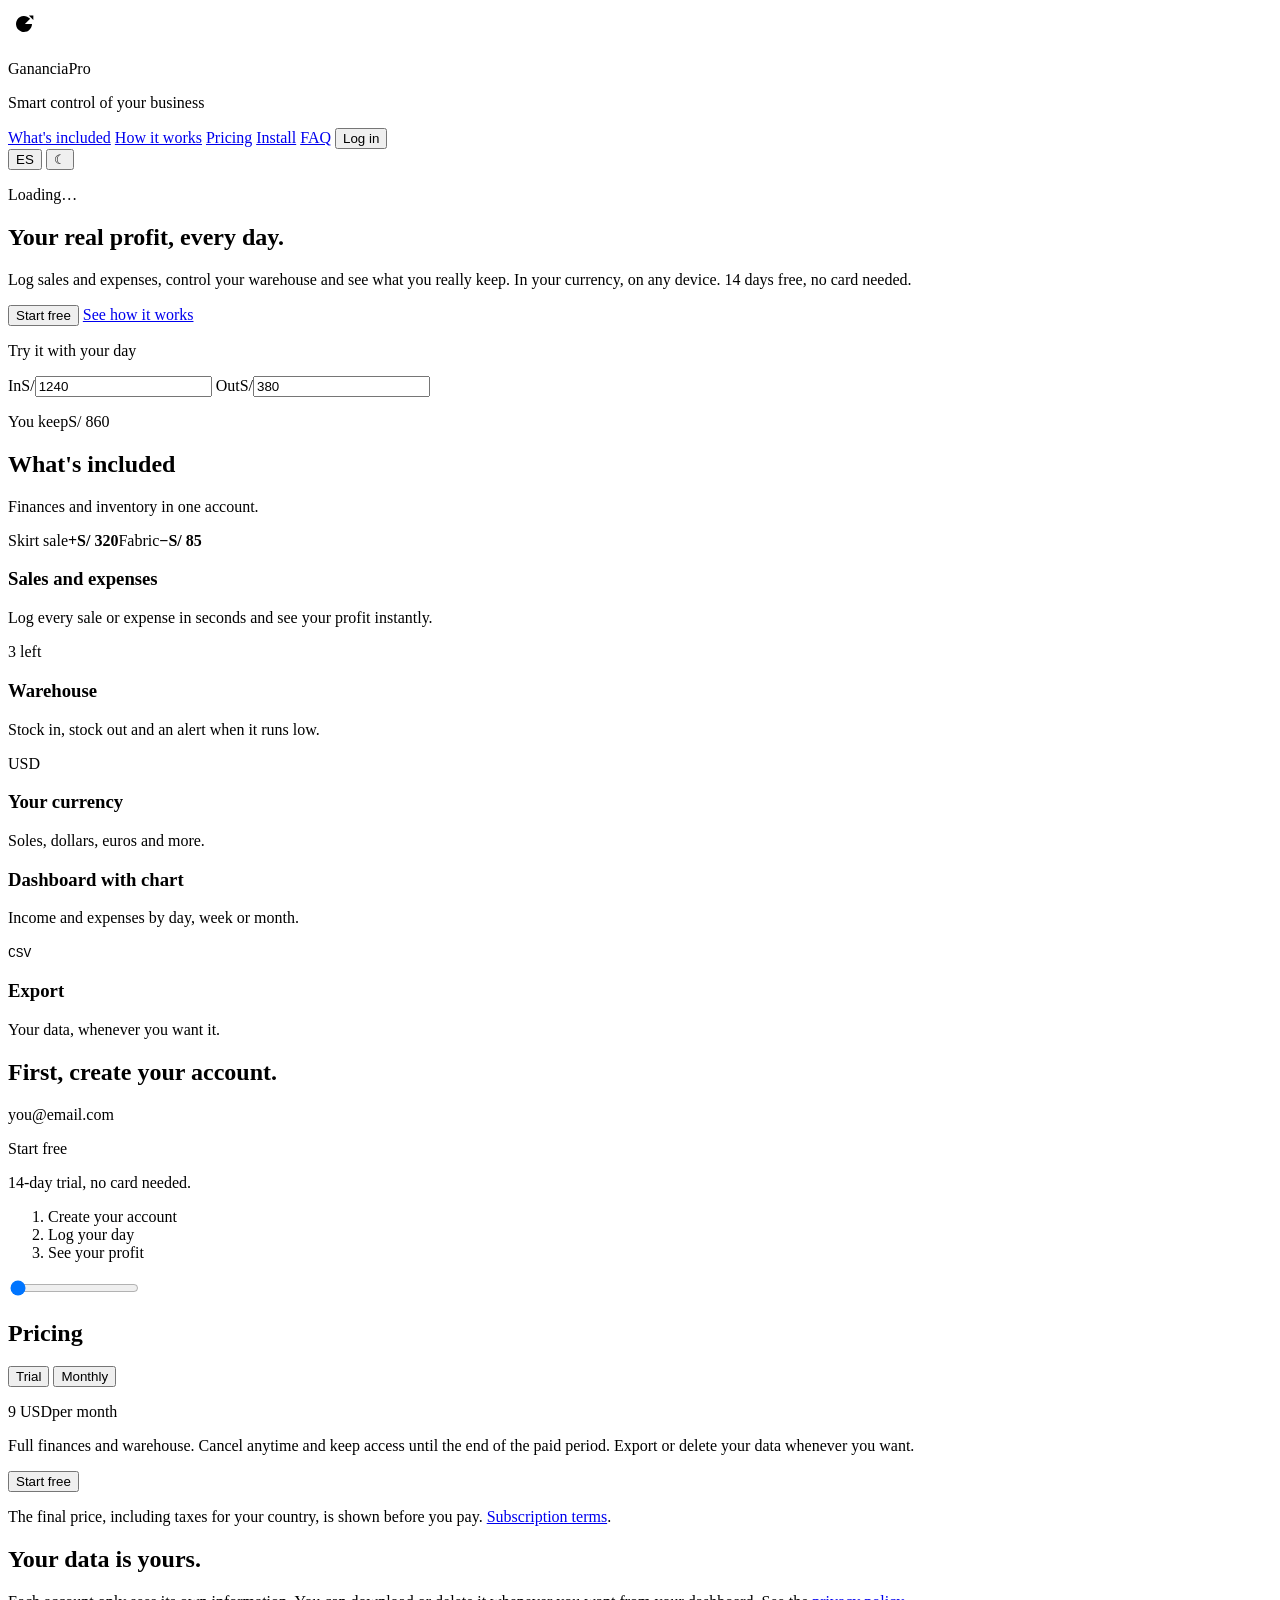
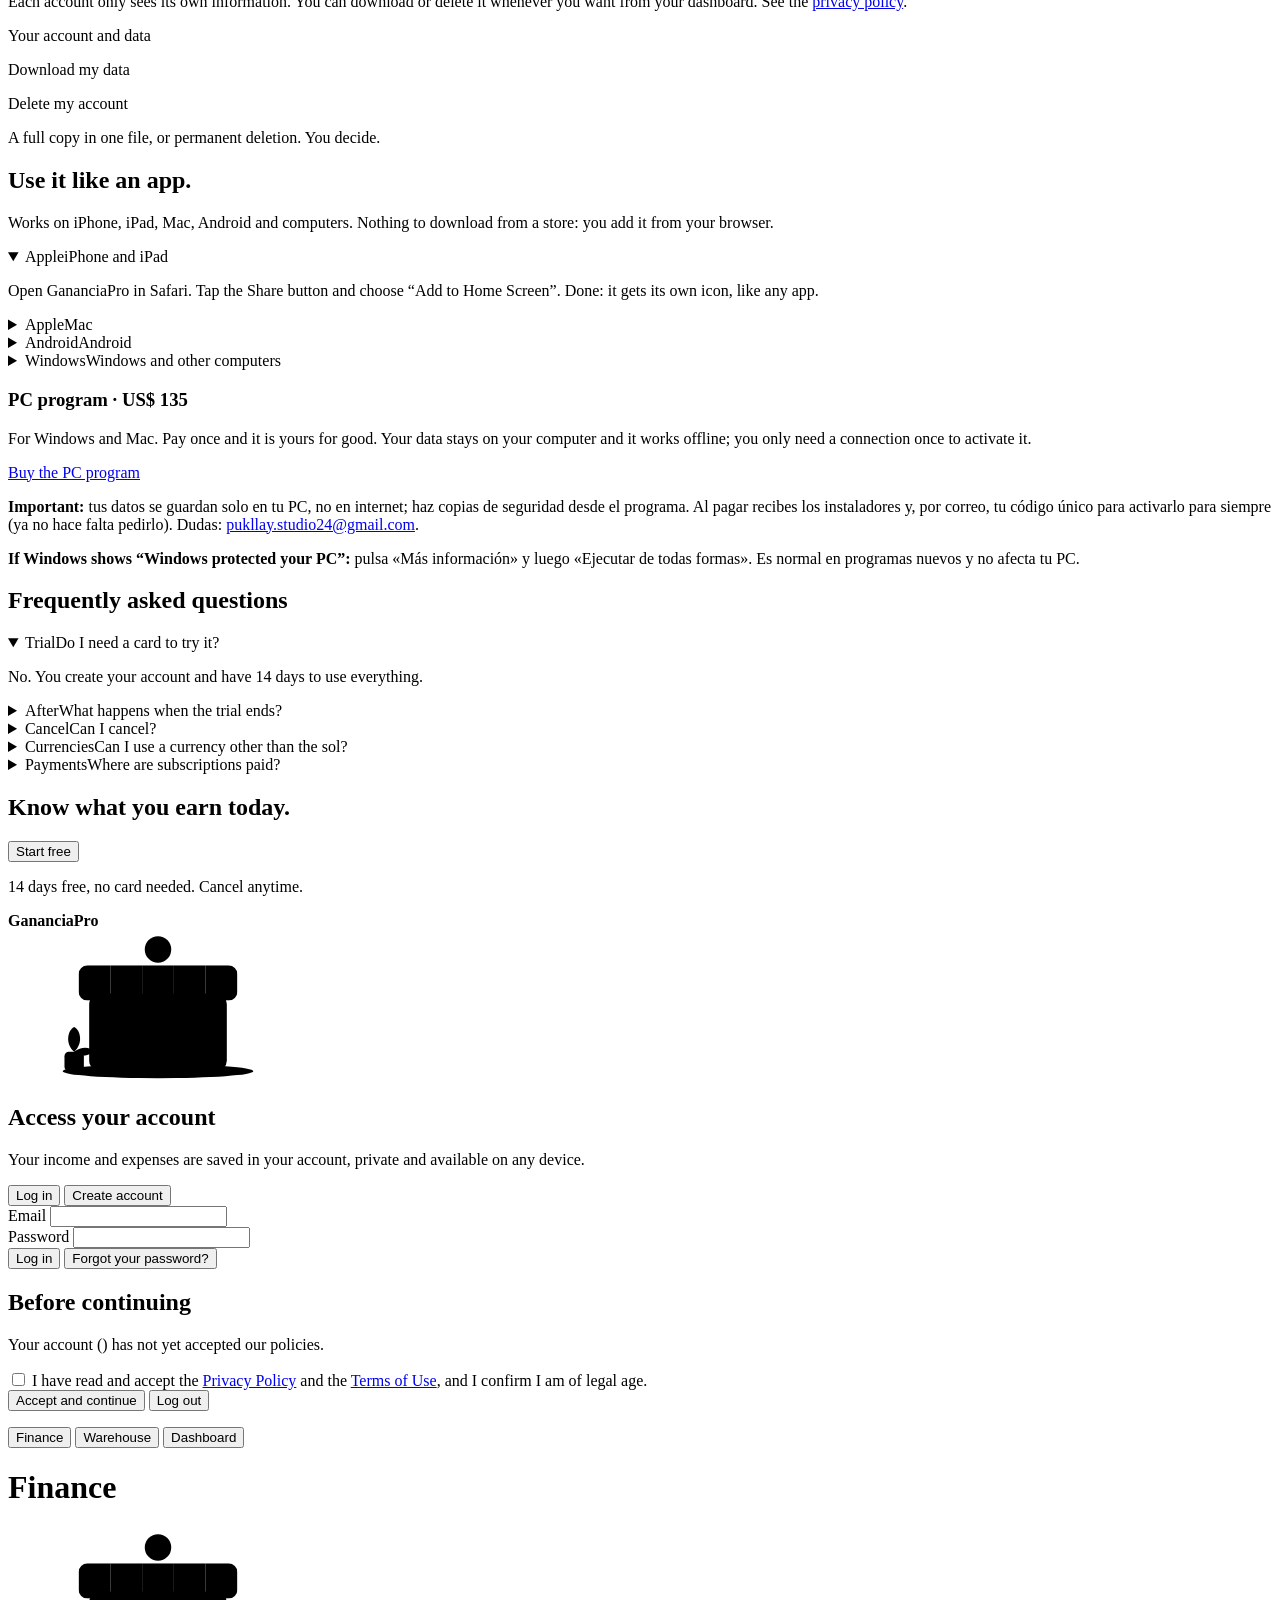
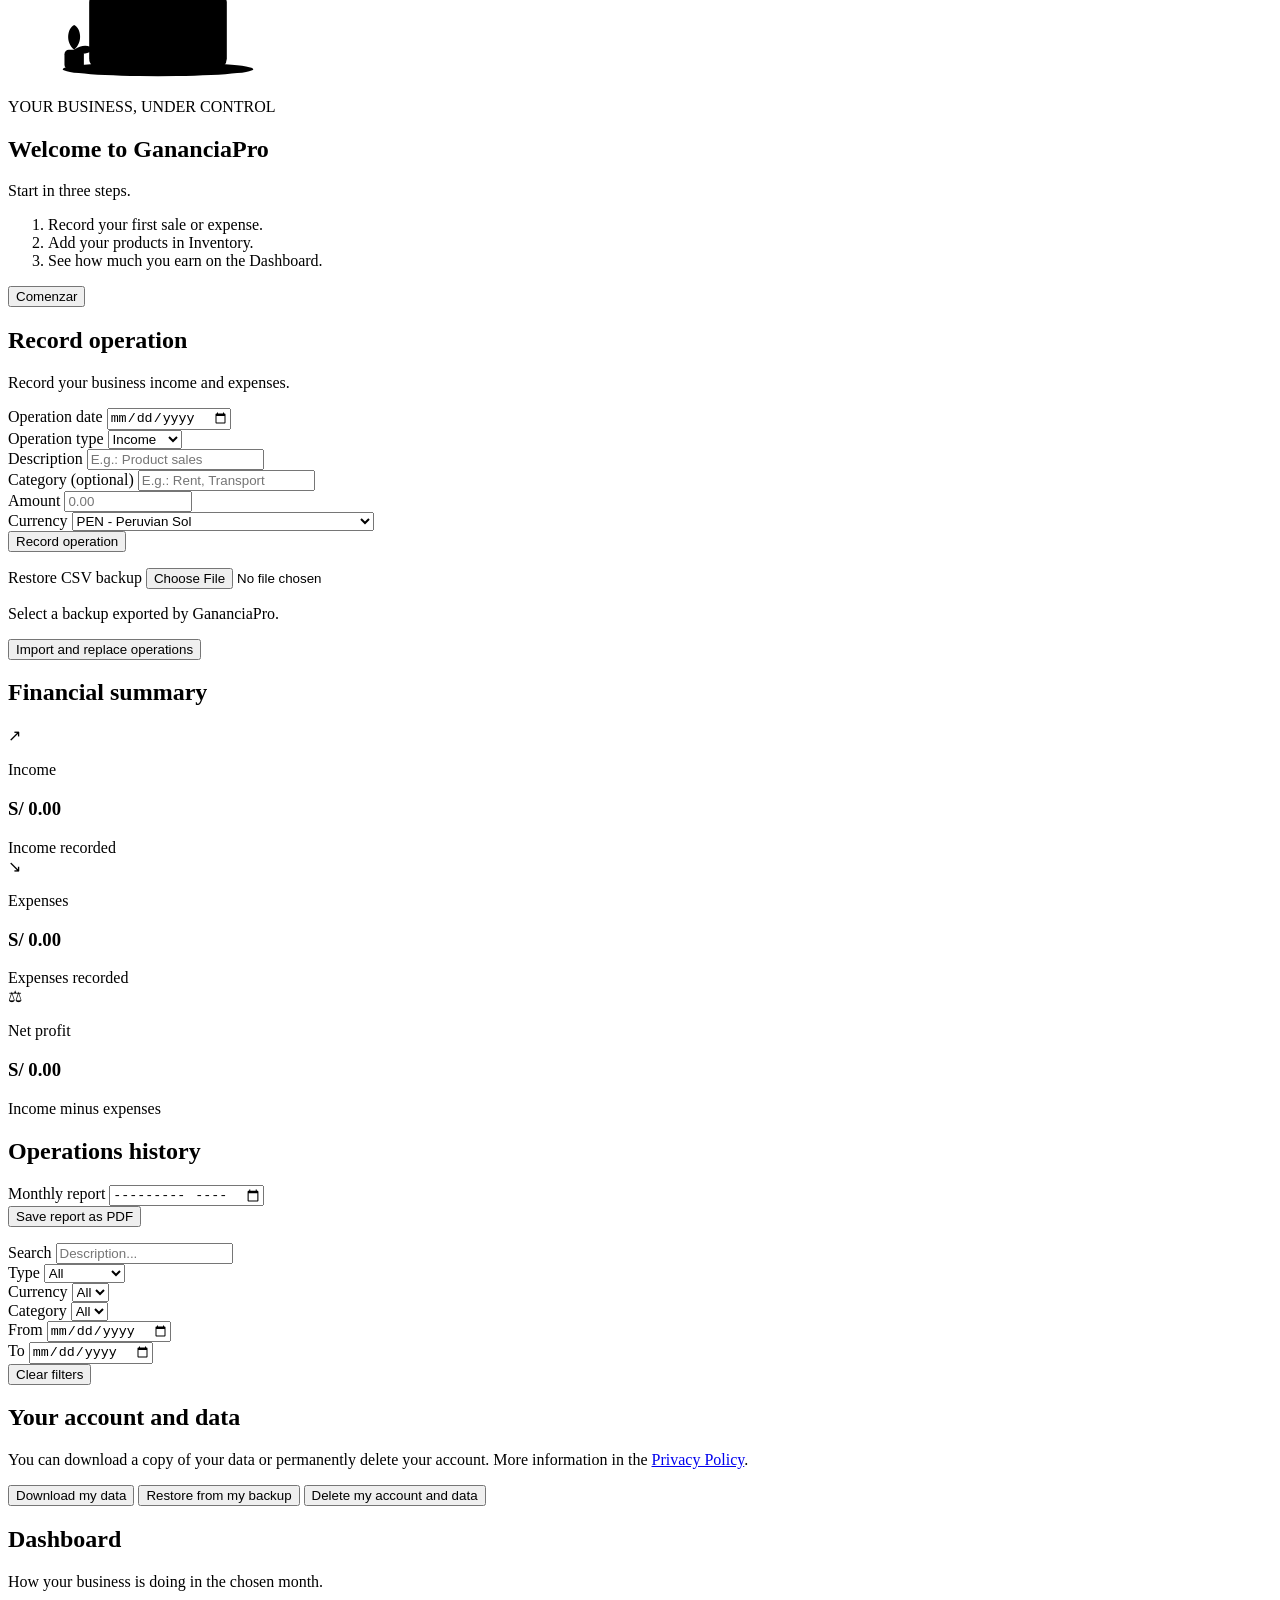
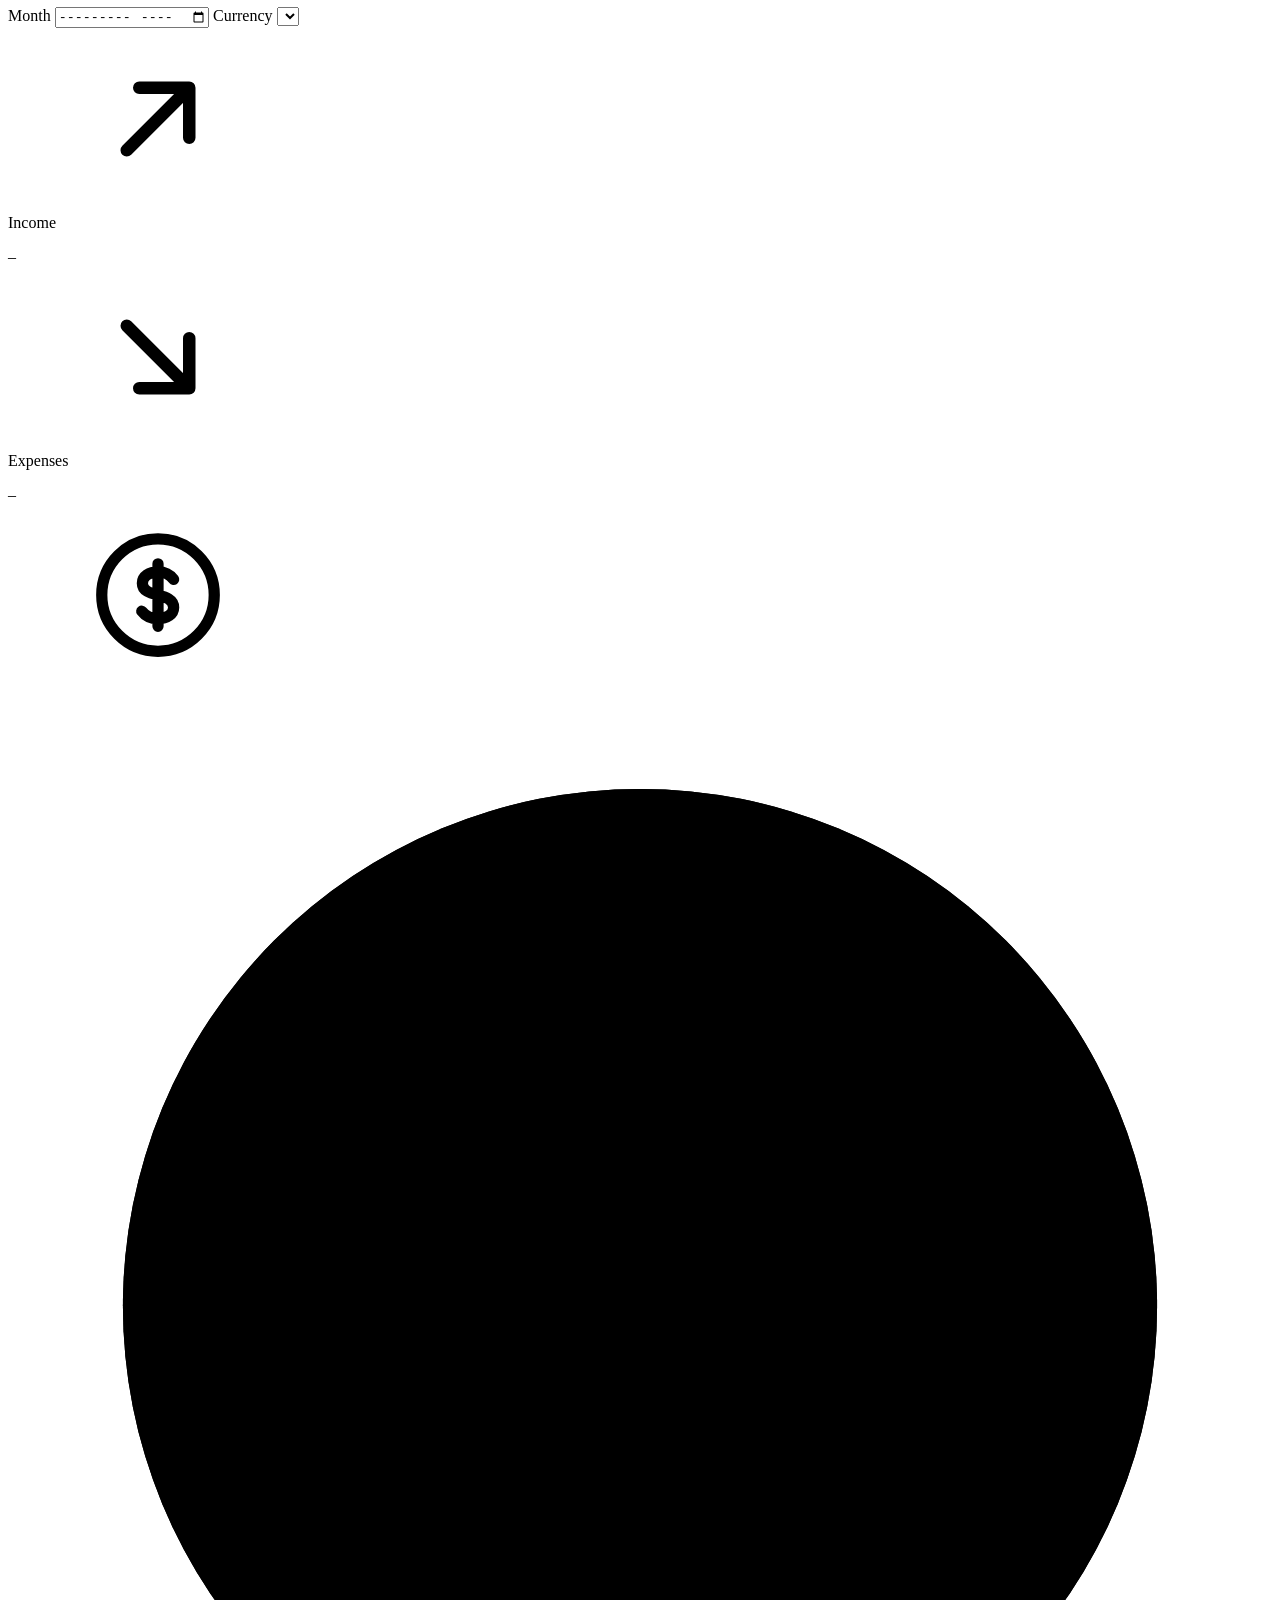
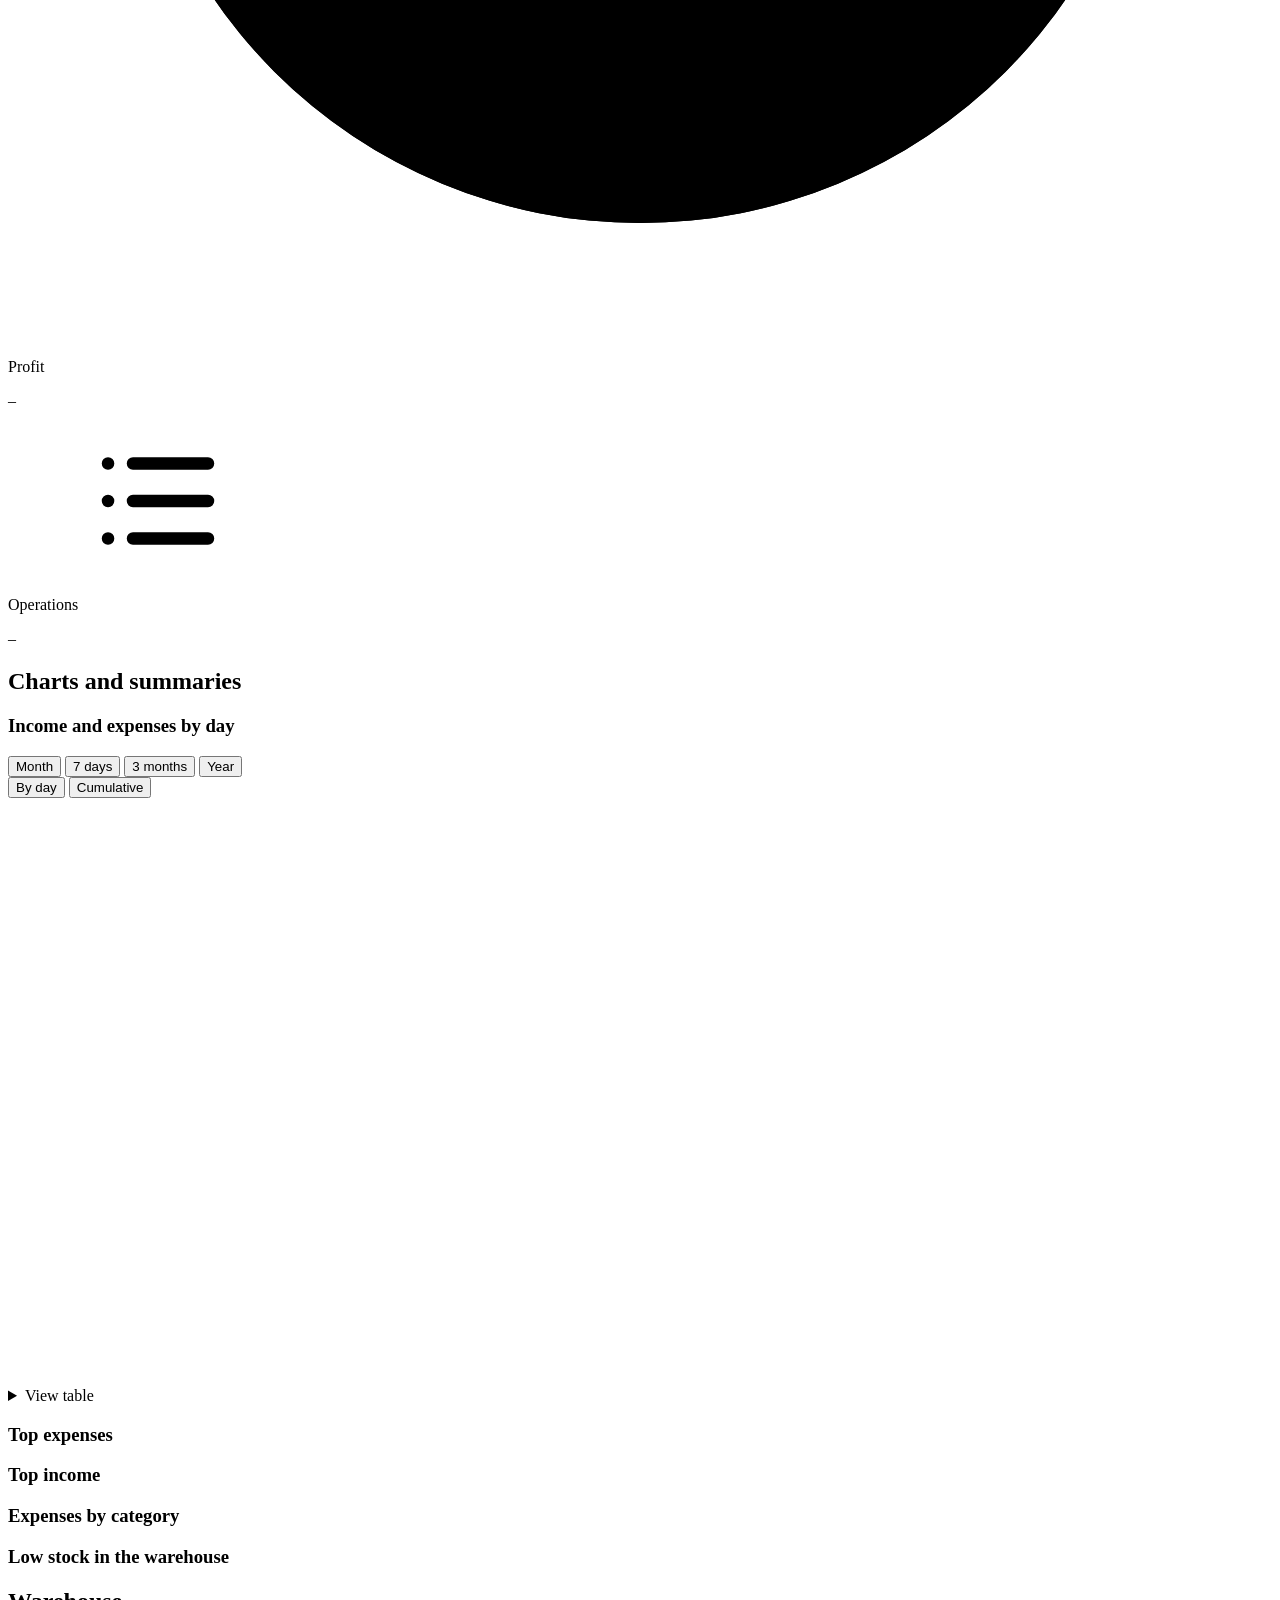
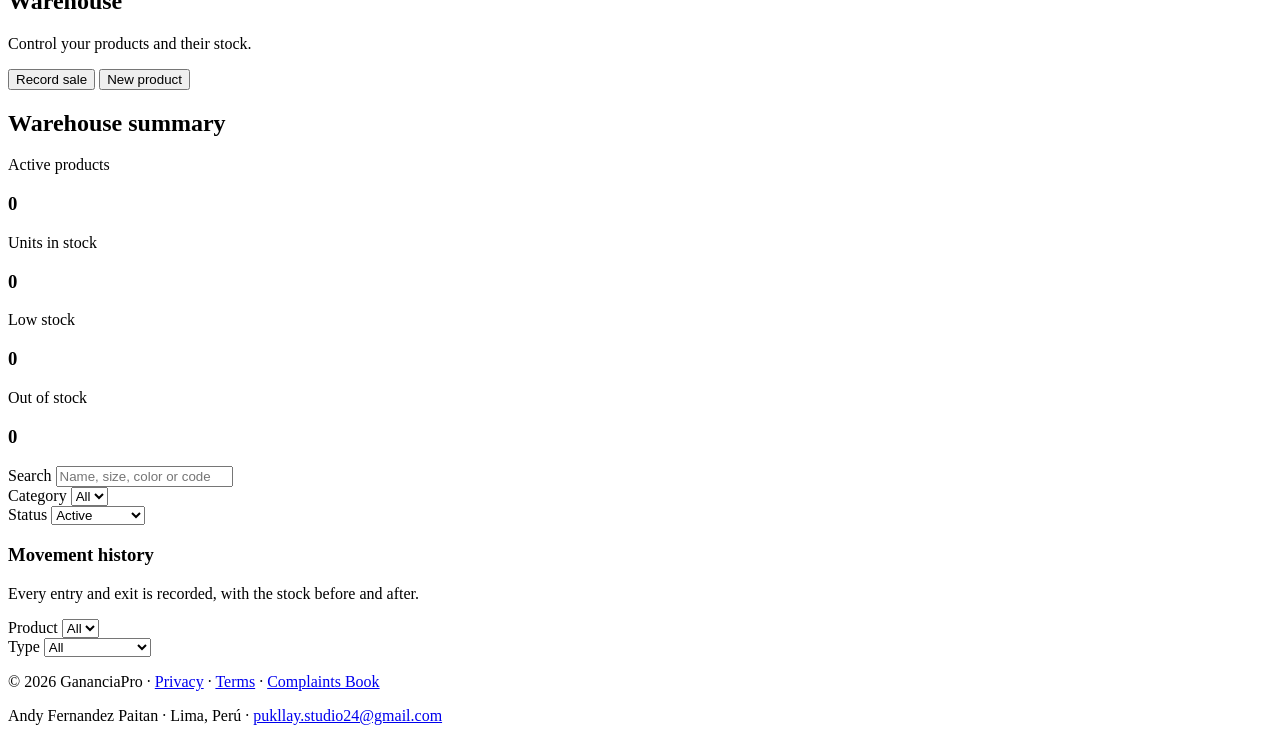
==== index.html @ c4acd56e "SEO: título, descripción y datos estructurados con palabras clave Co-Authored-By: Claude Sonnet 5.5 " ====
<!DOCTYPE html>
<html lang="es">
<head>
    <meta charset="UTF-8">
    <meta http-equiv="Content-Security-Policy" content="default-src 'self'; script-src 'self' https://challenges.cloudflare.com; style-src 'self' 'unsafe-inline'; img-src 'self' data: blob: https://ckipjthrubmhvwphkhyf.supabase.co; font-src 'self'; connect-src 'self' https://ckipjthrubmhvwphkhyf.supabase.co; object-src 'none'; base-uri 'self'; form-action 'self'; frame-src https://challenges.cloudflare.com">
    <meta name="referrer" content="strict-origin-when-cross-origin">
    <meta name="viewport" content="width=device-width, initial-scale=1, viewport-fit=cover">
    <meta name="theme-color" content="#0d0d0d">
    <meta name="color-scheme" content="light dark">
    <meta name="description" content="Programa para llevar el control de ingresos, gastos, ventas e inventario de tu negocio o emprendimiento. Sabe cuánto ganas cada día. Web y programa para PC. Prueba gratis 14 días, sin tarjeta.">
    <meta property="og:title" content="GananciaPro: control de ingresos, gastos e inventario para tu negocio">
    <meta property="og:description" content="Prueba gratis 14 días. Multimoneda, privado y disponible en cualquier dispositivo.">
    <meta property="og:type" content="website">
    <meta property="og:url" content="https://gananciapro.app/">
    <meta property="og:image" content="https://gananciapro.app/img/og.png">
    <meta property="og:image:width" content="1200">
    <meta property="og:image:height" content="630">
    <meta name="twitter:card" content="summary_large_image">
    <link rel="icon" href="favicon.svg" type="image/svg+xml">
    <link rel="manifest" href="manifest.webmanifest">
    <link rel="apple-touch-icon" href="img/apple-touch-icon.png">
    <meta name="mobile-web-app-capable" content="yes">
    <meta name="apple-mobile-web-app-title" content="GananciaPro">
    <link rel="canonical" href="https://gananciapro.app/">
    <title>GananciaPro | Control de ingresos, gastos e inventario para tu negocio</title>
    <link rel="stylesheet" href="css/styles.css">
    <link rel="stylesheet" href="css/mejoras.css">
    <link rel="stylesheet" href="css/landing.css">
    <link rel="stylesheet" href="css/app.css">
    <script type="application/ld+json">{"@context":"https://schema.org","@type":"SoftwareApplication","name":"GananciaPro","applicationCategory":"BusinessApplication","operatingSystem":"Web, Windows, macOS","description":"Control de ingresos, gastos, ventas e inventario para negocios y emprendedores.","url":"https://gananciapro.app/","inLanguage":["es","en"],"offers":[{"@type":"Offer","name":"Suscripción mensual","price":"9","priceCurrency":"USD"},{"@type":"Offer","name":"Programa para PC (pago único)","price":"135","priceCurrency":"USD"}]}</script>
    <script src="js/tema.js"></script>
</head>
<body data-sesion="cargando" data-vista="finanzas">
    <svg width="0" height="0" style="position:absolute" aria-hidden="true" focusable="false">
    <defs>
        <clipPath id="ilu-toldo"><rect x="30" y="40" width="180" height="40" rx="10"/></clipPath>
    </defs>
    <symbol id="ico-sube" viewBox="0 0 24 24"><path d="M7 17L17 7M9 7h8v8" fill="none" stroke="currentColor" stroke-width="2" stroke-linecap="round" stroke-linejoin="round"/></symbol>
    <symbol id="ico-baja" viewBox="0 0 24 24"><path d="M7 7l10 10M17 9v8H9" fill="none" stroke="currentColor" stroke-width="2" stroke-linecap="round" stroke-linejoin="round"/></symbol>
    <symbol id="ico-lista" viewBox="0 0 24 24"><path d="M8 6h12M8 12h12M8 18h12M4 6h.01M4 12h.01M4 18h.01" fill="none" stroke="currentColor" stroke-width="2" stroke-linecap="round"/></symbol>
    <symbol id="ico-finanzas" viewBox="0 0 24 24"><path d="M4 19V5M4 19h16M8 15l3-4 3 2 5-6" fill="none" stroke="currentColor" stroke-width="1.8" stroke-linecap="round" stroke-linejoin="round"/></symbol>
    <symbol id="ico-almacen" viewBox="0 0 24 24"><path d="M3 8l9-5 9 5v9l-9 5-9-5zM3 8l9 5 9-5M12 13v9" fill="none" stroke="currentColor" stroke-width="1.8" stroke-linecap="round" stroke-linejoin="round"/></symbol>
    <symbol id="ico-moneda" viewBox="0 0 24 24"><circle cx="12" cy="12" r="9" fill="none" stroke="currentColor" stroke-width="1.8"/><path d="M12 7v10M14.5 9.5c-.6-.8-1.5-1.2-2.5-1.2-1.4 0-2.5.7-2.5 1.8 0 2.5 5 1.3 5 3.9 0 1.1-1.1 1.8-2.5 1.8-1.1 0-2-.4-2.6-1.2" fill="none" stroke="currentColor" stroke-width="1.8" stroke-linecap="round"/></symbol>
    <symbol id="ilu-tienda" viewBox="0 0 240 170">
        <ellipse cx="120" cy="160" rx="108" ry="8" fill="var(--ilu-sombra)"/>
        <rect x="42" y="72" width="156" height="88" rx="12" fill="var(--ilu-2)"/>
        <g clip-path="url(#ilu-toldo)">
            <rect x="30" y="40" width="36" height="40" fill="var(--ilu-1)"/>
            <rect x="66" y="40" width="36" height="40" fill="var(--ilu-3)"/>
            <rect x="102" y="40" width="36" height="40" fill="var(--ilu-1)"/>
            <rect x="138" y="40" width="36" height="40" fill="var(--ilu-3)"/>
            <rect x="174" y="40" width="36" height="40" fill="var(--ilu-1)"/>
        </g>
        <rect x="104" y="102" width="40" height="58" rx="8" fill="var(--ilu-4)"/>
        <circle cx="137" cy="132" r="3" fill="var(--ilu-3)"/>
        <rect x="54" y="98" width="40" height="34" rx="8" fill="var(--ilu-5)"/>
        <rect x="154" y="98" width="34" height="34" rx="8" fill="var(--ilu-5)"/>
        <path d="M60 106h14M60 114h22" stroke="var(--ilu-2)" stroke-width="3" stroke-linecap="round"/>
        <circle cx="120" cy="22" r="15" fill="var(--ilu-6)"/>
        <circle cx="120" cy="22" r="9" fill="none" stroke="var(--ilu-2)" stroke-width="3"/>
        <rect x="14" y="138" width="22" height="22" rx="5" fill="var(--ilu-1)"/>
        <path d="M25 138c-10-8-8-24 0-28 8 4 10 20 0 28zM25 138c8-6 18-6 22 0-8 6-18 6-22 0z" fill="var(--ilu-7)"/>
    </symbol>
    <symbol id="ilu-cajas" viewBox="0 0 240 170">
        <ellipse cx="120" cy="160" rx="100" ry="8" fill="var(--ilu-sombra)"/>
        <rect x="44" y="104" width="86" height="54" rx="10" fill="var(--ilu-1)"/>
        <rect x="44" y="104" width="86" height="14" rx="7" fill="var(--ilu-3)"/>
        <rect x="116" y="90" width="82" height="68" rx="10" fill="var(--ilu-2)"/>
        <path d="M157 90v68" stroke="var(--ilu-1)" stroke-width="8"/>
        <rect x="70" y="52" width="72" height="50" rx="10" fill="var(--ilu-4)"/>
        <rect x="70" y="52" width="72" height="12" rx="6" fill="var(--ilu-1)"/>
        <circle cx="176" cy="52" r="16" fill="var(--ilu-6)"/>
        <path d="M168 52l6 6 10-12" fill="none" stroke="var(--ilu-3)" stroke-width="4" stroke-linecap="round" stroke-linejoin="round"/>
        <path d="M30 158c-2-14 2-24 10-30 4 10 2 22-10 30zM30 158c8-12 20-14 28-10-6 10-16 14-28 10z" fill="var(--ilu-7)"/>
    </symbol>
</svg>

    <header class="encabezado">
        <div class="marca">
            <div class="logo" aria-hidden="true">
                <svg viewBox="2 2 36 36" width="32" height="32" focusable="false">
                    <path class="logo-g" d="M26.9 14.2A9 9 0 1 0 29 20H21"/>
                    <path class="logo-flecha" d="M23.5 17.5L30.5 10.5M25.5 10.5H30.5V15.5"/>
                </svg>
            </div>
            <div>
                <p class="marca-nombre">Ganancia<span class="marca-pro">Pro</span></p>
                <p>Control inteligente de tu negocio</p>
            </div>
        </div>
        <nav class="nav-portada" aria-label="Secciones">
            <a href="#incluye">Qué incluye</a>
            <a href="#como">Cómo funciona</a>
            <a href="#precio">Precio</a>
            <a href="#instalar">Instalar</a>
            <a href="#preguntas">Preguntas</a>
            <button type="button" class="btn-secundario btn-chico" data-cta="entrar">Iniciar sesión</button>
        </nav>
        <div class="cuenta" id="cuenta" hidden>
            <span id="correoUsuario"></span>
            <button id="btnSalir" class="btn-salir" type="button">Cerrar sesión</button>
        </div>
        <button class="btn-tema btn-idioma" type="button" data-idioma-boton aria-label="Change language to English">EN</button>
        <button id="btnTema" class="btn-tema" type="button" aria-label="Cambiar entre modo claro y oscuro">&#9790;</button>
    </header>

    <main class="contenedor">
        <p id="cargando" class="nota" role="status">Cargando…</p>

        <div id="avisoSuscripcion" class="aviso-suscripcion" data-nivel="info" role="status" hidden>
            <p id="textoSuscripcion"></p>
            <button type="button" id="btnVerPlanes" class="btn-secundario btn-chico">Ver planes</button>
        </div>

        <div class="portada-zona lp">
        <section class="lp-hero" aria-labelledby="tituloPortada">
            <div class="lp-hero-texto">
                <h1 id="tituloPortada" class="lp-h1" data-aparece>Tu ganancia real, al día.</h1>
                <p class="lp-lead" data-aparece style="--i:1">Anota ventas y gastos, controla tu almacén y mira lo que de verdad te queda. En tu moneda, desde cualquier dispositivo. 14 días gratis, sin tarjeta.</p>
                <div class="lp-acciones" data-aparece style="--i:2">
                    <button type="button" class="lp-btn" data-cta="crear">Empezar gratis</button>
                    <a class="lp-enlace" href="#como">Ver cómo funciona</a>
                </div>
            </div>
            <div class="lp-escenario">
                <span class="lp-disco" aria-hidden="true"></span>
                <form class="lp-calc" data-ui data-aparece style="--i:3" aria-labelledby="calcTitulo">
                    <p class="lp-calc-titulo" id="calcTitulo">Prueba con tu día</p>
                    <label class="lp-fila"><span class="lp-punto lp-punto-menta" aria-hidden="true"></span><span class="lp-fila-nombre">Entra</span><span class="lp-prefijo">S/</span><input id="calcIngreso" type="text" inputmode="decimal" maxlength="12" value="1240" autocomplete="off" aria-label="Lo que entra hoy en ventas"></label>
                    <label class="lp-fila"><span class="lp-punto lp-punto-rosa" aria-hidden="true"></span><span class="lp-fila-nombre">Sale</span><span class="lp-prefijo">S/</span><input id="calcGasto" type="text" inputmode="decimal" maxlength="12" value="380" autocomplete="off" aria-label="Lo que sale hoy en gastos"></label>
                    <p class="lp-res" aria-live="polite"><span id="calcEtiqueta">Te queda</span><output id="calcGanancia" for="calcIngreso calcGasto">S/ 860</output></p>
                </form>
            </div>
        </section>

        <section id="incluye" class="lp-sec lp-incluye" aria-labelledby="tituloIncluye">
            <div class="lp-tablero">
                <div class="lp-teja lp-t-titulo" data-aparece>
                    <h2 id="tituloIncluye" class="lp-h2">Lo que incluye</h2>
                    <p>Finanzas y almacén en una sola cuenta.</p>
                </div>
                <article class="lp-teja lp-t-ventas" data-aparece style="--i:1">
                    <div class="lp-el lp-el-venta" data-ui aria-hidden="true"><span>Venta falda</span><strong>+S/ 320</strong><span>Tela</span><strong class="lp-neg">−S/ 85</strong></div>
                    <h3>Ventas y gastos</h3>
                    <p>Anota cada movimiento en segundos y ve tu ganancia al instante.</p>
                </article>
                <article class="lp-teja lp-t-stock" data-aparece style="--i:2">
                    <div class="lp-el lp-el-stock" data-ui aria-hidden="true"><span>Quedan 3</span></div>
                    <h3>Almacén</h3>
                    <p>Entradas, salidas y aviso cuando queda poco.</p>
                </article>
                <article class="lp-teja lp-t-moneda" data-aparece style="--i:3">
                    <div class="lp-el lp-el-moneda" data-ui aria-hidden="true"><span>USD</span></div>
                    <h3>Tu moneda</h3>
                    <p>Soles, dólares, euros y más.</p>
                </article>
                <article class="lp-teja lp-t-grafico" data-aparece style="--i:4">
                    <div class="lp-el lp-el-barras" data-ui aria-hidden="true"><i></i><i></i><i></i><i></i><i></i></div>
                    <h3>Panel con gráfico</h3>
                    <p>Ingresos y gastos por día, semana o mes.</p>
                </article>
                <article class="lp-teja lp-t-csv" data-aparece style="--i:5">
                    <div class="lp-el lp-el-tecla" data-ui aria-hidden="true"><kbd>CSV</kbd></div>
                    <h3>Exporta</h3>
                    <p>Tus datos, cuando los quieras.</p>
                </article>
            </div>
        </section>

        <section id="como" class="lp-sec lp-como" aria-labelledby="tituloComo">
            <div class="lp-como-campo lp-como-texto">
                <h2 id="tituloComo" class="lp-clausula" aria-live="polite"><span id="comoClausula">Primero, crea tu cuenta.</span></h2>
            </div>
            <div class="lp-como-campo lp-como-vista">
                <div class="lp-vista" id="comoVista" data-ui data-paso="0">
                    <div class="lp-vista-p" data-vp="0">
                        <p class="lp-input-falso">tu@correo.com</p>
                        <p class="lp-boton-falso">Empezar gratis</p>
                        <p class="lp-vista-n">14 días de prueba, sin tarjeta.</p>
                    </div>
                    <div class="lp-vista-p" data-vp="1" hidden>
                        <p class="lp-vista-t">Hoy</p>
                        <p class="lp-op"><span><i class="lp-punto lp-punto-menta"></i>Venta falda</span><b>+S/ 320</b></p>
                        <p class="lp-op"><span><i class="lp-punto lp-punto-rosa"></i>Tela</span><b>−S/ 85</b></p>
                        <p class="lp-op"><span><i class="lp-punto lp-punto-menta"></i>Venta medias</span><b>+S/ 120</b></p>
                    </div>
                    <div class="lp-vista-p" data-vp="2" hidden>
                        <p class="lp-vista-t">Tu ganancia del mes</p>
                        <p class="lp-vista-cifra">S/ 3 450</p>
                        <p class="lp-vista-n">Entró S/ 5 100 · Salió S/ 1 650</p>
                    </div>
                </div>
            </div>
            <div class="lp-control">
                <ol class="lp-pasos">
                    <li data-n="0" aria-current="true">Crea tu cuenta</li>
                    <li data-n="1">Registra tu día</li>
                    <li data-n="2">Mira tu ganancia</li>
                </ol>
                <input type="range" id="comoRango" min="0" max="2" step="1" value="0" aria-label="Paso de 3">
            </div>
        </section>

        <section id="precio" class="lp-sec lp-precio" aria-labelledby="tituloPrecio">
            <h2 id="tituloPrecio" class="lp-solo-lector">Precio</h2>
            <div class="lp-planes" role="tablist" aria-label="Planes">
                <button type="button" role="tab" class="lp-plan" id="planPrueba" aria-selected="false" aria-controls="planEscena" data-plan="prueba">Prueba</button>
                <button type="button" role="tab" class="lp-plan" id="planMensual" aria-selected="true" aria-controls="planEscena" data-plan="mensual">Mensual</button>
            </div>
            <div class="lp-plan-escena" id="planEscena" role="tabpanel" aria-labelledby="planMensual">
                <p class="lp-cifra"><span id="planCifra" data-precio-cifra>9 USD</span><span class="lp-periodo" id="planPeriodo">al mes</span></p>
                <p class="lp-plan-texto" id="planTexto">Finanzas y almacén completos. Cancela cuando quieras y conserva el acceso hasta el final del periodo pagado. Exporta o borra tus datos en cualquier momento.</p>
                <button type="button" class="lp-btn" id="planBoton" data-cta="crear">Empezar gratis</button>
                <p class="lp-nota">El precio final, con los impuestos de tu país, se te muestra antes de pagar. <a href="terminos.html#suscripcion">Condiciones de la suscripción</a>.</p>
            </div>
        </section>

        <section id="datos" class="lp-sec lp-datos" aria-labelledby="tituloDatos">
            <h2 id="tituloDatos" class="lp-h2">Tus datos son tuyos.</h2>
            <p class="lp-lead">Cada cuenta ve solo su información. Puedes descargarla o eliminarla cuando quieras desde tu panel. Consulta la <a href="privacidad.html">política de privacidad</a>.</p>
            <div class="lp-cuenta" data-ui aria-hidden="true">
                <p class="lp-vista-t">Tu cuenta y tus datos</p>
                <p class="lp-boton-falso lp-boton-claro">Descargar mis datos</p>
                <p class="lp-boton-falso lp-boton-claro">Eliminar mi cuenta</p>
                <p class="lp-vista-n">Una copia completa en un archivo, o borrado definitivo. Tú decides.</p>
            </div>
        </section>

        <section id="instalar" class="lp-sec lp-faq lp-instalar" aria-labelledby="tituloInstalar">
            <h2 id="tituloInstalar" class="lp-h2">Úsala como una app.</h2>
            <p class="lp-lead">Funciona en iPhone, iPad, Mac, Android y computadora. No hay nada que descargar de una tienda: la agregas desde tu navegador.</p>
            <div class="lp-fichas">
                <details name="inst" class="lp-ficha" open><summary><span class="lp-pestana">Apple</span><span class="lp-pregunta">iPhone y iPad</span></summary><p>Abre GananciaPro en Safari. Toca el botón Compartir y elige «Agregar a inicio». Listo: queda con su icono, como cualquier app.</p></details>
                <details name="inst" class="lp-ficha"><summary><span class="lp-pestana">Apple</span><span class="lp-pregunta">Mac</span></summary><p>Abre GananciaPro en Safari. En el menú Archivo elige «Agregar al Dock». Si usas Chrome, abre el menú de tres puntos y elige «Instalar GananciaPro».</p></details>
                <details name="inst" class="lp-ficha"><summary><span class="lp-pestana">Android</span><span class="lp-pregunta">Android</span></summary><p>Abre GananciaPro en Chrome. Toca el menú de tres puntos y elige «Instalar app» o «Agregar a la pantalla de inicio».</p></details>
                <details name="inst" class="lp-ficha"><summary><span class="lp-pestana">Windows</span><span class="lp-pregunta">Windows y otras computadoras</span></summary><p>Abre GananciaPro en Chrome o Edge. A la derecha de la barra de direcciones aparece el icono «Instalar»: púlsalo y confirma.</p></details>
            </div>
            <div class="lp-descarga">
                <h3 class="lp-descarga-t">Programa para PC · US$ 135</h3>
                <p>Para Windows y Mac. Pagas una sola vez y es tuyo para siempre. Tus datos se guardan en tu computadora y funciona sin internet; solo necesitas conexión una vez para activarlo.</p>
                <div class="lp-acciones">
                    <a class="lp-btn" href="https://buy.polar.sh/polar_cl_VUU9Y18mNoUMFZue7yYFqJueEMiuDHrmohDiP1S2RzD" rel="noopener">Comprar el programa para PC</a>
                </div>
                <p class="lp-descarga-n"><strong>Importante:</strong> tus datos se guardan solo en tu PC, no en internet; haz copias de seguridad desde el programa. Al pagar recibes los instaladores y, por correo, tu código único para activarlo para siempre (ya no hace falta pedirlo). Dudas: <a href="mailto:pukllay.studio24@gmail.com">pukllay.studio24@gmail.com</a>.</p>
                <p class="lp-descarga-n"><strong>Si Windows muestra «Windows protegió su PC»:</strong> pulsa «Más información» y luego «Ejecutar de todas formas». Es normal en programas nuevos y no afecta tu PC.</p>
            </div>
        </section>

        <section id="preguntas" class="lp-sec lp-faq" aria-labelledby="tituloPreguntas">
            <h2 id="tituloPreguntas" class="lp-h2">Preguntas frecuentes</h2>
            <div class="lp-fichas">
                <details name="faq" class="lp-ficha" open><summary><span class="lp-pestana">Prueba</span><span class="lp-pregunta">¿Necesito tarjeta para probar?</span></summary><p>No. Creas tu cuenta y tienes 14 días para usar todo.</p></details>
                <details name="faq" class="lp-ficha"><summary><span class="lp-pestana">Después</span><span class="lp-pregunta">¿Qué pasa cuando termina la prueba?</span></summary><p>Puedes seguir viendo y descargando tus datos. Para seguir registrando necesitas suscribirte.</p></details>
                <details name="faq" class="lp-ficha"><summary><span class="lp-pestana">Cancelar</span><span class="lp-pregunta">¿Puedo cancelar?</span></summary><p>Sí, cuando quieras desde tu cuenta. Conservas el acceso hasta el final del periodo pagado.</p></details>
                <details name="faq" class="lp-ficha"><summary><span class="lp-pestana">Monedas</span><span class="lp-pregunta">¿Puedo usar otra moneda que no sea el sol?</span></summary><p>Sí. Cada operación se guarda con la moneda que elijas.</p></details>
                <details name="faq" class="lp-ficha"><summary><span class="lp-pestana">Pagos</span><span class="lp-pregunta">¿Dónde se pagan las suscripciones?</span></summary><p>Con Polar, un procesador de pagos seguro. GananciaPro no guarda los datos de tu tarjeta.</p></details>
            </div>
        </section>

        <section class="lp-sec lp-cierre" aria-labelledby="tituloCierre">
            <h2 id="tituloCierre" class="lp-h1">Sabe cuánto ganas hoy.</h2>
            <div class="lp-cierre-acc">
                <button type="button" class="lp-btn" data-cta="crear">Empezar gratis</button>
                <p class="lp-nota">14 días gratis, sin tarjeta. Cancela cuando quieras.</p>
            </div>
        </section>

        <div class="lp-marca" aria-hidden="true"><b>G</b><b>a</b><b>n</b><b>a</b><b>n</b><b>c</b><b>i</b><b>a</b><b>P</b><b>r</b><b>o</b></div>
        </div>

        <section id="acceso" class="acceso" aria-labelledby="tituloAcceso">
            <div class="acceso-tarjeta">
                <svg class="ilustracion ilu-acceso" aria-hidden="true" focusable="false"><use href="#ilu-tienda"/></svg>
                <h2 id="tituloAcceso">Accede a tu cuenta</h2>
                <p class="nota">Tus ingresos y gastos quedan guardados en tu cuenta, privados y disponibles en cualquier dispositivo.</p>

                <div id="bloqueGoogle" hidden>
                    <button type="button" id="btnGoogle" class="btn-google">
                        <svg class="icono-google" viewBox="0 0 48 48" width="18" height="18" aria-hidden="true" focusable="false"><path fill="#EA4335" d="M24 9.5c3.54 0 6.71 1.22 9.21 3.6l6.85-6.85C35.9 2.38 30.47 0 24 0 14.62 0 6.51 5.38 2.56 13.22l7.98 6.19C12.43 13.72 17.74 9.5 24 9.5z"/><path fill="#4285F4" d="M46.98 24.55c0-1.57-.15-3.09-.38-4.55H24v9.02h12.94c-.58 2.96-2.26 5.48-4.78 7.18l7.73 6c4.51-4.18 7.09-10.36 7.09-17.65z"/><path fill="#FBBC05" d="M10.53 28.59c-.48-1.45-.76-2.99-.76-4.59s.27-3.14.76-4.59l-7.98-6.19C.92 16.46 0 20.12 0 24c0 3.88.92 7.54 2.56 10.78l7.97-6.19z"/><path fill="#34A853" d="M24 48c6.48 0 11.93-2.13 15.89-5.81l-7.73-6c-2.15 1.45-4.92 2.3-8.16 2.3-6.26 0-11.57-4.22-13.47-9.91l-7.98 6.19C6.51 42.62 14.62 48 24 48z"/></svg>
                        <span>Continuar con Google</span>
                    </button>
                    <p class="nota nota-google">Si es tu primera vez, te pediremos aceptar la Política de privacidad y los Términos de uso.</p>
                    <p class="separador" aria-hidden="true"><span>o con tu correo</span></p>
                </div>

                <div id="pestanasAcceso" class="acceso-pestanas" role="tablist">
                    <button type="button" role="tab" id="tabEntrar" aria-selected="true" aria-controls="formEntrar">Iniciar sesión</button>
                    <button type="button" role="tab" id="tabCrear" aria-selected="false" aria-controls="formCrear">Crear cuenta</button>
                </div>

                <form id="formEntrar" class="acceso-form">
                    <div class="campo">
                        <label for="correoEntrar">Correo electrónico</label>
                        <input type="email" id="correoEntrar" autocomplete="email" maxlength="254" required>
                    </div>
                    <div class="campo">
                        <label for="claveEntrar">Contraseña</label>
                        <input type="password" id="claveEntrar" autocomplete="current-password" maxlength="128" required>
                    </div>
                    <div class="captcha-caja" data-captcha></div>
                    <button type="submit">Entrar</button>
                    <button type="button" id="btnOlvide" class="btn-enlace">¿Olvidaste tu contraseña?</button>
                </form>

                <form id="formCrear" class="acceso-form" hidden>
                    <div class="campo">
                        <label for="correoCrear">Correo electrónico</label>
                        <input type="email" id="correoCrear" autocomplete="email" maxlength="254" required>
                    </div>
                    <div class="campo">
                        <label for="claveCrear">Contraseña</label>
                        <input type="password" id="claveCrear" autocomplete="new-password" minlength="10" maxlength="128" required>
                        <p>Mínimo 10 caracteres, con letras y números.</p>
                    </div>
                    <div class="campo">
                        <label for="claveCrear2">Repite la contraseña</label>
                        <input type="password" id="claveCrear2" autocomplete="new-password" maxlength="128" required>
                    </div>
                    <label class="campo-check" for="aceptoPolitica">
                        <input type="checkbox" id="aceptoPolitica" required>
                        <span>He leído y acepto la <a href="privacidad.html" target="_blank" rel="noopener">Política de privacidad</a> y los <a href="terminos.html" target="_blank" rel="noopener">Términos de uso</a>, y confirmo que soy mayor de edad.</span>
                    </label>
                    <div class="captcha-caja" data-captcha></div>
                    <button type="submit">Crear cuenta</button>
                </form>

                <form id="formRecuperar" class="acceso-form" hidden>
                    <div class="campo">
                        <label for="correoRecuperar">Correo de tu cuenta</label>
                        <input type="email" id="correoRecuperar" autocomplete="email" maxlength="254" required>
                    </div>
                    <div class="captcha-caja" data-captcha></div>
                    <button type="submit">Enviar enlace</button>
                    <button type="button" id="btnVolverEntrar" class="btn-enlace">Volver</button>
                </form>

                <form id="formNuevaClave" class="acceso-form" hidden>
                    <div class="campo">
                        <label for="claveNueva">Nueva contraseña</label>
                        <input type="password" id="claveNueva" autocomplete="new-password" minlength="10" maxlength="128" required>
                        <p>Mínimo 10 caracteres, con letras y números.</p>
                    </div>
                    <div class="campo">
                        <label for="claveNueva2">Repite la nueva contraseña</label>
                        <input type="password" id="claveNueva2" autocomplete="new-password" maxlength="128" required>
                    </div>
                    <button type="submit">Guardar contraseña</button>
                </form>

                <p id="mensajeAcceso" class="mensaje-acceso" role="status" aria-live="polite"></p>
            </div>
        </section>

        <section id="consentimiento" class="aviso-tarjeta" aria-labelledby="tituloConsentimiento">
            <h2 id="tituloConsentimiento">Antes de continuar</h2>
            <p>Tu cuenta (<span id="correoConsentimiento"></span>) aún no tiene registrada la aceptación de nuestras políticas.</p>
            <label class="campo-check" for="aceptoConsentimiento">
                <input type="checkbox" id="aceptoConsentimiento">
                <span>He leído y acepto la <a href="privacidad.html" target="_blank" rel="noopener">Política de privacidad</a> y los <a href="terminos.html" target="_blank" rel="noopener">Términos de uso</a>, y confirmo que soy mayor de edad.</span>
            </label>
            <div class="acciones">
                <button type="button" id="btnAceptarConsentimiento">Aceptar y continuar</button>
                <button type="button" id="btnSalirConsentimiento" class="btn-secundario">Cerrar sesión</button>
            </div>
            <p id="mensajeConsentimiento" class="mensaje-acceso" role="status" aria-live="polite"></p>
        </section>

        <section id="migracion" class="aviso-tarjeta" aria-labelledby="tituloMigracion" hidden>
            <h2 id="tituloMigracion">Datos de este navegador</h2>
            <p id="textoMigracion"></p>
            <div class="acciones">
                <button type="button" id="btnSubirLocales">Subir a mi cuenta</button>
                <button type="button" id="btnOmitirMigracion" class="btn-secundario">Ahora no</button>
            </div>
        </section>
        <nav id="navApp" class="nav-app" role="tablist" aria-label="Secciones de la aplicación">
            <button type="button" id="navFinanzas" role="tab" aria-selected="true">Finanzas</button>
            <button type="button" id="navAlmacen" role="tab" aria-selected="false">Almacén</button>
            <button type="button" id="navPanel" role="tab" aria-selected="false">Panel</button>
        </nav>

        <h1 class="app-titulo">Finanzas</h1>

        <section class="bienvenida">
            <svg class="ilustracion ilu-bienvenida" aria-hidden="true" focusable="false"><use href="#ilu-tienda"/></svg>
            <p class="etiqueta">TU NEGOCIO, BAJO CONTROL</p>
            <h2>Bienvenido a GananciaPro</h2>
            <p>Empieza en tres pasos.</p>
            <ol class="pasos-inicio">
                <li>Registra tu primera venta o gasto.</li>
                <li>Agrega tus productos en Almacén.</li>
                <li>Mira cuánto ganas en el Panel.</li>
            </ol>
            <button id="btnComenzar" type="button">Comenzar</button>
            <p id="mensaje" role="status" aria-live="polite"></p>
        </section>

        <section class="operaciones">
            <h2>Registrar operación</h2>
            <p>Registra los ingresos y gastos de tu negocio.</p>

            <form id="formOperacion">
                <div class="campo">
                    <label for="fechaOperacion">Fecha de operación</label>
                    <input
                        type="date"
                        id="fechaOperacion"
                        name="fechaOperacion"
                        required
                    >
                </div>

                <div class="campo">
                    <label for="tipoOperacion">Tipo de operación</label>
                    <select id="tipoOperacion" name="tipo" required>
                        <option value="ingreso">Ingreso</option>
                        <option value="gasto">Gasto</option>
                    </select>
                </div>

                <div class="campo">
                    <label for="descripcion">Descripción</label>
                    <input
                        type="text"
                        id="descripcion"
                        name="descripcion"
                        maxlength="100"
                        placeholder="Ej.: Venta de productos"
                        required
                    >
                </div>

                <div class="campo">
                    <label for="categoriaOperacion">Categoría (opcional)</label>
                    <input
                        type="text"
                        id="categoriaOperacion"
                        name="categoria"
                        maxlength="30"
                        list="listaCategoriasOp"
                        placeholder="Ej.: Alquiler, Transporte"
                        autocomplete="off"
                    >
                    <datalist id="listaCategoriasOp"></datalist>
                </div>

                <div class="campo">
                    <label for="importe">Importe</label>
                    <input
                        type="number"
                        inputmode="decimal"
                        id="importe"
                        name="importe"
                        min="0.01"
                        max="100000000"
                        step="0.01"
                        placeholder="0.00"
                        required
                    >
                </div>

                <div class="campo">
                    <label for="monedaOperacion">Moneda</label>
                    <select id="monedaOperacion" name="moneda" required>
                        <optgroup label="Más usadas">
                        <option value="PEN">PEN - Sol peruano</option>
                        <option value="USD">USD - Dólar estadounidense</option>
                        <option value="EUR">EUR - Euro</option>
                        <option value="GBP">GBP - Libra esterlina</option>
                        <option value="MXN">MXN - Peso mexicano</option>
                        <option value="COP">COP - Peso colombiano</option>
                        <option value="CLP">CLP - Peso chileno</option>
                        <option value="ARS">ARS - Peso argentino</option>
                        <option value="BRL">BRL - Real brasileño</option>
                        <option value="CAD">CAD - Dólar canadiense</option>
                        <option value="AUD">AUD - Dólar australiano</option>
                        </optgroup>
                        <optgroup label="Todas las monedas">
                        <option value="AFN">AFN - Afgani afgano</option>
                        <option value="MGA">MGA - Ariari malgache</option>
                        <option value="PAB">PAB - Balboa panameño</option>
                        <option value="THB">THB - Bat tailandés</option>
                        <option value="ETB">ETB - Bir etíope</option>
                        <option value="VES">VES - Bolívar venezolano</option>
                        <option value="BOB">BOB - Boliviano</option>
                        <option value="GHS">GHS - Cedi ghanés</option>
                        <option value="KES">KES - Chelín keniano</option>
                        <option value="SOS">SOS - Chelín somalí</option>
                        <option value="TZS">TZS - Chelín tanzano</option>
                        <option value="UGX">UGX - Chelín ugandés</option>
                        <option value="CRC">CRC - Colón costarricense</option>
                        <option value="SVC">SVC - Colón salvadoreño</option>
                        <option value="NIO">NIO - Córdoba oro</option>
                        <option value="CZK">CZK - Corona checa</option>
                        <option value="DKK">DKK - Corona danesa</option>
                        <option value="ISK">ISK - Corona islandesa</option>
                        <option value="NOK">NOK - Corona noruega</option>
                        <option value="SEK">SEK - Corona sueca</option>
                        <option value="GMD">GMD - Dalasi gambiano</option>
                        <option value="DZD">DZD - Dinar argelino</option>
                        <option value="BHD">BHD - Dinar bareiní</option>
                        <option value="IQD">IQD - Dinar iraquí</option>
                        <option value="JOD">JOD - Dinar jordano</option>
                        <option value="KWD">KWD - Dinar kuwaití</option>
                        <option value="LYD">LYD - Dinar libio</option>
                        <option value="MKD">MKD - Dinar macedonio</option>
                        <option value="RSD">RSD - Dinar serbio</option>
                        <option value="TND">TND - Dinar tunecino</option>
                        <option value="AED">AED - Dírham de los Emiratos Árabes Unidos</option>
                        <option value="MAD">MAD - Dírham marroquí</option>
                        <option value="STN">STN - Dobra santotomense</option>
                        <option value="BSD">BSD - Dólar bahameño</option>
                        <option value="BBD">BBD - Dólar barbadense</option>
                        <option value="BZD">BZD - Dólar beliceño</option>
                        <option value="BMD">BMD - Dólar bermudeño</option>
                        <option value="BND">BND - Dólar bruneano</option>
                        <option value="KYD">KYD - Dólar de las Islas Caimán</option>
                        <option value="TTD">TTD - Dólar de Trinidad y Tobago</option>
                        <option value="XCD">XCD - Dólar del Caribe Oriental</option>
                        <option value="FJD">FJD - Dólar fiyiano</option>
                        <option value="GYD">GYD - Dólar guyanés</option>
                        <option value="HKD">HKD - Dólar hongkonés</option>
                        <option value="JMD">JMD - Dólar jamaicano</option>
                        <option value="LRD">LRD - Dólar liberiano</option>
                        <option value="NAD">NAD - Dólar namibio</option>
                        <option value="NZD">NZD - Dólar neozelandés</option>
                        <option value="SBD">SBD - Dólar salomonense</option>
                        <option value="SGD">SGD - Dólar singapurense</option>
                        <option value="SRD">SRD - Dólar surinamés</option>
                        <option value="ZWL">ZWL - Dólar zimbabuense</option>
                        <option value="VND">VND - Dong vietnamita</option>
                        <option value="AMD">AMD - Dram armenio</option>
                        <option value="CVE">CVE - Escudo de Cabo Verde</option>
                        <option value="PLN">PLN - Esloti polaco</option>
                        <option value="ANG">ANG - Florín antillano</option>
                        <option value="AWG">AWG - Florín arubeño</option>
                        <option value="HUF">HUF - Forinto húngaro</option>
                        <option value="BIF">BIF - Franco burundés</option>
                        <option value="XAF">XAF - Franco CFA de África Central</option>
                        <option value="XOF">XOF - Franco CFA de África Occidental</option>
                        <option value="XPF">XPF - Franco CFP</option>
                        <option value="KMF">KMF - Franco comorense</option>
                        <option value="CDF">CDF - Franco congoleño</option>
                        <option value="GNF">GNF - Franco guineano</option>
                        <option value="RWF">RWF - Franco ruandés</option>
                        <option value="CHF">CHF - Franco suizo</option>
                        <option value="DJF">DJF - Franco yibutiano</option>
                        <option value="UAH">UAH - Grivna ucraniana</option>
                        <option value="PYG">PYG - Guaraní paraguayo</option>
                        <option value="BTN">BTN - Gultrum butanés</option>
                        <option value="HTG">HTG - Gurde haitiano</option>
                        <option value="MMK">MMK - Kiat de Myanmar</option>
                        <option value="PGK">PGK - Kina papú</option>
                        <option value="LAK">LAK - Kip laosiano</option>
                        <option value="MWK">MWK - Kuacha malauí</option>
                        <option value="ZMW">ZMW - Kuacha zambiano</option>
                        <option value="AOA">AOA - Kuanza angoleño</option>
                        <option value="GEL">GEL - Lari georgiano</option>
                        <option value="ALL">ALL - Lek albanés</option>
                        <option value="HNL">HNL - Lempira hondureño</option>
                        <option value="SLE">SLE - Leona sierraleonesa</option>
                        <option value="MDL">MDL - Leu moldavo</option>
                        <option value="RON">RON - Leu rumano</option>
                        <option value="SHP">SHP - Libra de Santa Elena</option>
                        <option value="EGP">EGP - Libra egipcia</option>
                        <option value="GIP">GIP - Libra gibraltareña</option>
                        <option value="LBP">LBP - Libra libanesa</option>
                        <option value="FKP">FKP - Libra malvinense</option>
                        <option value="SYP">SYP - Libra siria</option>
                        <option value="SDG">SDG - Libra sudanesa</option>
                        <option value="SSP">SSP - Libra sursudanesa</option>
                        <option value="SZL">SZL - Lilangeni esuatiní</option>
                        <option value="TRY">TRY - Lira turca</option>
                        <option value="LSL">LSL - Loti lesotense</option>
                        <option value="AZN">AZN - Manat azerbaiyano</option>
                        <option value="TMT">TMT - Manat turcomano</option>
                        <option value="BAM">BAM - Marco convertible de Bosnia y Herzegovina</option>
                        <option value="MZN">MZN - Metical mozambiqueño</option>
                        <option value="NGN">NGN - Naira nigeriano</option>
                        <option value="ERN">ERN - Nakfa eritreo</option>
                        <option value="TWD">TWD - Nuevo dólar taiwanés</option>
                        <option value="ILS">ILS - Nuevo séquel israelí</option>
                        <option value="TOP">TOP - Paanga tongano</option>
                        <option value="MOP">MOP - Pataca macaense</option>
                        <option value="CUP">CUP - Peso cubano</option>
                        <option value="DOP">DOP - Peso dominicano</option>
                        <option value="PHP">PHP - Peso filipino</option>
                        <option value="UYU">UYU - Peso uruguayo</option>
                        <option value="BWP">BWP - Pula botsuano</option>
                        <option value="GTQ">GTQ - Quetzal guatemalteco</option>
                        <option value="ZAR">ZAR - Rand sudafricano</option>
                        <option value="QAR">QAR - Rial catarí</option>
                        <option value="IRR">IRR - Rial iraní</option>
                        <option value="OMR">OMR - Rial omaní</option>
                        <option value="SAR">SAR - Rial saudí</option>
                        <option value="YER">YER - Rial yemení</option>
                        <option value="KHR">KHR - Riel camboyano</option>
                        <option value="MYR">MYR - Ringit malasio</option>
                        <option value="BYN">BYN - Rublo bielorruso</option>
                        <option value="RUB">RUB - Rublo ruso</option>
                        <option value="MVR">MVR - Rufiya maldiva</option>
                        <option value="LKR">LKR - Rupia esrilanquesa</option>
                        <option value="INR">INR - Rupia india</option>
                        <option value="IDR">IDR - Rupia indonesia</option>
                        <option value="MUR">MUR - Rupia mauriciana</option>
                        <option value="NPR">NPR - Rupia nepalí</option>
                        <option value="PKR">PKR - Rupia pakistaní</option>
                        <option value="SCR">SCR - Rupia seychellense</option>
                        <option value="KGS">KGS - Som kirguís</option>
                        <option value="TJS">TJS - Somoni tayiko</option>
                        <option value="UZS">UZS - Sum uzbeko</option>
                        <option value="BDT">BDT - Taka bangladesí</option>
                        <option value="WST">WST - Tala samoano</option>
                        <option value="KZT">KZT - Tengue kazajo</option>
                        <option value="MNT">MNT - Tugrik mongol</option>
                        <option value="MRU">MRU - Uguiya mauritano</option>
                        <option value="VUV">VUV - Vatu vanuatense</option>
                        <option value="KPW">KPW - Won norcoreano</option>
                        <option value="KRW">KRW - Won surcoreano</option>
                        <option value="JPY">JPY - Yen japonés</option>
                        <option value="CNY">CNY - Yuan renminbi</option>
                        </optgroup>
                    </select>
                </div>

                <button type="submit">Registrar operación</button>
                <button type="button" id="btnCancelarEdicion" class="btn-secundario" hidden>Cancelar edición</button>
                <p id="mensajeOperacion" role="status" aria-live="polite"></p>

                <div class="campo">
                    <label for="archivoCSV">Recuperar respaldo CSV</label>
                    <input
                        type="file"
                        id="archivoCSV"
                        name="archivoCSV"
                        accept=".csv,text/csv"
                    >
                    <p>Selecciona un respaldo exportado por GananciaPro.</p>
                </div>

                <button id="btnImportarCSV" type="button" class="btn-secundario">
                    Importar y reemplazar operaciones
                </button>

                <p id="mensajeImportacion" role="status" aria-live="polite"></p>
            </form>
        </section>

        <section class="resumen" aria-label="Resumen financiero">
            <h2>Resumen financiero</h2>

            <div class="tarjetas">
                <article class="tarjeta tarjeta-ingresos">
                    <div class="icono" aria-hidden="true">&#8599;</div>
                    <p>Ingresos</p>
                    <h3 id="totalIngresos">S/ 0.00</h3>
                    <span>Ingresos registrados</span>
                </article>

                <article class="tarjeta tarjeta-gastos">
                    <div class="icono" aria-hidden="true">&#8600;</div>
                    <p>Gastos</p>
                    <h3 id="totalGastos">S/ 0.00</h3>
                    <span>Gastos registrados</span>
                </article>

                <article class="tarjeta tarjeta-balance">
                    <div class="icono" aria-hidden="true">&#9878;</div>
                    <p>Ganancia neta</p>
                    <h3 id="balanceTotal">S/ 0.00</h3>
                    <span>Ingresos menos gastos</span>
                </article>
            </div>
        </section>

        <section class="historial">
            <h2>Historial de operaciones</h2>

            <div class="reporte-mes">
                <div class="campo">
                    <label for="reporteMes">Reporte del mes</label>
                    <input type="month" id="reporteMes">
                </div>
                <button type="button" id="btnReporte" class="btn-secundario">Guardar reporte en PDF</button>
                <p id="mensajeReporte" class="nota" role="status" aria-live="polite"></p>
            </div>

            <div class="filtros" role="search" aria-label="Filtrar historial">
                <div class="campo">
                    <label for="filtroBusqueda">Buscar</label>
                    <input type="search" id="filtroBusqueda" placeholder="Descripción..." autocomplete="off">
                </div>
                <div class="campo">
                    <label for="filtroTipo">Tipo</label>
                    <select id="filtroTipo">
                        <option value="">Todos</option>
                        <option value="ingreso">Ingresos</option>
                        <option value="gasto">Gastos</option>
                    </select>
                </div>
                <div class="campo">
                    <label for="filtroMoneda">Moneda</label>
                    <select id="filtroMoneda">
                        <option value="">Todas</option>
                    </select>
                </div>
                <div class="campo">
                    <label for="filtroCategoria">Categoría</label>
                    <select id="filtroCategoria">
                        <option value="">Todas</option>
                    </select>
                </div>
                <div class="campo">
                    <label for="filtroDesde">Desde</label>
                    <input type="date" id="filtroDesde">
                </div>
                <div class="campo">
                    <label for="filtroHasta">Hasta</label>
                    <input type="date" id="filtroHasta">
                </div>
                <button type="button" id="btnLimpiarFiltros" class="btn-secundario">Limpiar filtros</button>
            </div>

            <p id="contadorHistorial" class="nota" role="status" aria-live="polite"></p>
            <ul id="listaOperaciones" class="lista-operaciones"></ul>
        </section>
        <section id="gastosFijos" class="gastos-fijos" aria-labelledby="tituloFijos" hidden>
            <h2 id="tituloFijos">Gastos fijos</h2>
            <p class="nota">Gastos que se repiten cada mes, como el alquiler o el internet. Se registran solos desde el día que elijas, una vez al mes, cuando abres la app. Los meses que ya pasaron no se rellenan.</p>
            <ul id="listaFijos" class="lista-fijos"></ul>
            <form id="formFijo" class="form-fijo">
                <div class="campo">
                    <label for="fijoDescripcion">Descripción</label>
                    <input type="text" id="fijoDescripcion" maxlength="100" placeholder="Ej.: Alquiler del local" required>
                </div>
                <div class="campo">
                    <label for="fijoCategoria">Categoría (opcional)</label>
                    <input type="text" id="fijoCategoria" maxlength="30" list="listaCategoriasOp" autocomplete="off">
                </div>
                <div class="campo">
                    <label for="fijoImporte">Importe</label>
                    <input type="number" inputmode="decimal" id="fijoImporte" min="0.01" max="100000000" step="0.01" placeholder="0.00" required>
                </div>
                <div class="campo">
                    <label for="fijoMoneda">Moneda</label>
                    <select id="fijoMoneda"></select>
                </div>
                <div class="campo">
                    <label for="fijoDia">Día del mes (1 a 28)</label>
                    <input type="number" inputmode="numeric" id="fijoDia" min="1" max="28" step="1" value="1" required>
                </div>
                <button type="submit">Agregar gasto fijo</button>
            </form>
            <p id="mensajeFijo" class="mensaje-acceso" role="status" aria-live="polite"></p>
        </section>

        <section id="panelCuenta" class="panel-cuenta" aria-labelledby="tituloCuenta">
            <h2 id="tituloCuenta">Tu cuenta y tus datos</h2>
            <p id="textoPlan" class="nota" hidden></p>
            <p class="nota">Puedes descargar una copia de tus datos o eliminar tu cuenta de forma definitiva. Más información en la <a href="privacidad.html">Política de privacidad</a>.</p>
            <div class="acciones">
                <button type="button" id="btnGestionar" class="btn-secundario" hidden>Gestionar suscripción</button>
                <button type="button" id="btnInstalar" class="btn-secundario" hidden>Instalar en tu celular</button>
                <button type="button" id="btnExportarCuenta" class="btn-secundario">Descargar mis datos</button>
                <button type="button" id="btnRestaurarCuenta" class="btn-secundario">Restaurar desde mi respaldo</button>
                <input type="file" id="archivoRestaurar" accept=".json,application/json" hidden>
                <button type="button" id="btnEliminarCuenta" class="btn-peligro">Eliminar mi cuenta y mis datos</button>
            </div>
            <p id="pistaInstalar" class="nota" hidden>Para instalarla en tu iPhone: toca Compartir y luego «Agregar a inicio».</p>
            <p id="mensajeCuenta" class="mensaje-acceso" role="status" aria-live="polite"></p>
        </section>
        <section id="tablero" class="tablero" aria-labelledby="tituloTablero">
            <div class="tablero-cab">
                <div>
                    <h1 id="tituloTablero">Panel</h1>
                    <p class="nota">Cómo va tu negocio en el mes elegido.</p>
                </div>
                <div class="tablero-filtros">
                    <label>Mes <input type="month" id="tabMes"></label>
                    <label>Moneda <select id="tabMoneda"></select></label>
                </div>
            </div>
            <p id="tabMensaje" class="nota" role="status"></p>

            <div class="kpis">
                <article class="kpi kpi-ing"><span class="kpi-ico" aria-hidden="true"><svg><use href="#ico-sube"/></svg></span><p class="kpi-etiqueta">Ingresos</p><p class="kpi-valor" id="kpiIngresos">–</p><p class="kpi-delta" id="kpiIngresosD"></p></article>
                <article class="kpi kpi-gas"><span class="kpi-ico" aria-hidden="true"><svg><use href="#ico-baja"/></svg></span><p class="kpi-etiqueta">Gastos</p><p class="kpi-valor" id="kpiGastos">–</p><p class="kpi-delta" id="kpiGastosD"></p></article>
                <article class="kpi kpi-gan"><span class="kpi-ico" aria-hidden="true"><svg><use href="#ico-moneda"/></svg></span><svg class="kpi-anillo" viewBox="0 0 44 44" aria-hidden="true"><circle class="anillo-pista" cx="22" cy="22" r="18"/><circle class="anillo-valor" id="anilloMargen" cx="22" cy="22" r="18" pathLength="100"/></svg><p class="kpi-etiqueta">Ganancia</p><p class="kpi-valor" id="kpiGanancia">–</p><p class="kpi-delta" id="kpiMargen"></p></article>
                <article class="kpi kpi-ops"><span class="kpi-ico" aria-hidden="true"><svg><use href="#ico-lista"/></svg></span><p class="kpi-etiqueta">Operaciones</p><p class="kpi-valor" id="kpiOps">–</p><p class="kpi-delta" id="kpiOpsD"></p></article>
            </div>

            <h2 class="solo-lector">Gráficos y resúmenes</h2>
            <div class="tablero-grid">
                <article class="tablero-tarjeta tablero-ancha">
                    <div class="graf-cabecera">
                        <h3 id="grafTitulo">Ingresos y gastos por día</h3>
                        <div class="graf-controles">
                            <div class="segmento" role="group" aria-label="Periodo">
                                <button type="button" class="seg-btn" data-graf-rango="mes" aria-pressed="true">Mes</button>
                                <button type="button" class="seg-btn" data-graf-rango="7" aria-pressed="false">7 días</button>
                                <button type="button" class="seg-btn" data-graf-rango="3m" aria-pressed="false">3 meses</button>
                                <button type="button" class="seg-btn" data-graf-rango="12m" aria-pressed="false">Año</button>
                            </div>
                            <div class="segmento" role="group" aria-label="Vista">
                                <button type="button" class="seg-btn" data-graf-modo="dia" aria-pressed="true">Por día</button>
                                <button type="button" class="seg-btn" data-graf-modo="acum" aria-pressed="false">Acumulado</button>
                            </div>
                        </div>
                    </div>
                    <p id="grafLeyenda" class="leyenda"></p>
                    <div class="graf-wrap">
                        <svg id="grafLinea" class="grafico" viewBox="0 0 640 280" role="img" aria-label="Gráfico de ingresos y gastos por día"></svg>
                        <div id="grafTip" class="graf-tip" hidden></div>
                    </div>
                    <p id="grafLectura" class="lectura solo-lector" aria-live="polite"></p>
                    <details class="graf-tabla">
                        <summary>Ver tabla</summary>
                        <table>
                            <thead><tr><th scope="col">Fecha</th><th scope="col">Ingresos</th><th scope="col">Gastos</th><th scope="col">Ganancia</th></tr></thead>
                            <tbody id="grafTablaCuerpo"></tbody>
                        </table>
                    </details>
                </article>
                <article class="tablero-tarjeta">
                    <h3>Mayores gastos</h3>
                    <ul id="topGastos" class="barras"></ul>
                </article>
                <article class="tablero-tarjeta">
                    <h3>Mayores ingresos</h3>
                    <ul id="topIngresos" class="barras"></ul>
                </article>
                <article class="tablero-tarjeta">
                    <h3>Gastos por categoría</h3>
                    <ul id="topCategorias" class="barras"></ul>
                </article>
                <article class="tablero-tarjeta" id="tarjetaAlmacen" hidden>
                    <h3>Ganancia del almacén</h3>
                    <dl id="gananciaAlmacen" class="resumen-lista"></dl>
                    <p id="notaAlmacen" class="nota"></p>
                </article>
                <article class="tablero-tarjeta" id="tarjetaMasVendidos" hidden>
                    <h3>Productos más vendidos</h3>
                    <ul id="masVendidos" class="barras"></ul>
                </article>
                <article class="tablero-tarjeta">
                    <h3>Stock bajo en el almacén</h3>
                    <ul id="stockBajo" class="barras"></ul>
                </article>
            </div>
        </section>

        <section id="almacen" class="almacen" aria-labelledby="tituloAlmacen">
            <div class="almacen-cab">
                <div>
                    <h1 id="tituloAlmacen">Almacén</h1>
                    <p class="nota">Controla tus productos y su stock.</p>
                </div>
                <div class="acciones">
                    <button type="button" id="btnVenta">Registrar venta</button>
                    <button type="button" id="btnNuevoProducto" class="btn-secundario">Nuevo producto</button>
                </div>
            </div>

            <h2 class="solo-lector">Resumen del almacén</h2>
            <div class="tarjetas tarjetas-almacen" aria-label="Resumen del almacén">
                <article class="tarjeta"><p>Productos activos</p><h3 id="almProductos">0</h3></article>
                <article class="tarjeta"><p>Unidades en stock</p><h3 id="almUnidades">0</h3></article>
                <article class="tarjeta tarjeta-poco"><p>Poco stock</p><h3 id="almPoco">0</h3></article>
                <article class="tarjeta tarjeta-gastos"><p>Agotados</p><h3 id="almAgotados">0</h3></article>
            </div>

            <div class="filtros filtros-almacen" role="search" aria-label="Filtrar productos">
                <div class="campo">
                    <label for="almBusqueda">Buscar</label>
                    <input type="search" id="almBusqueda" placeholder="Nombre, talla, color o código" autocomplete="off">
                </div>
                <div class="campo">
                    <label for="almCategoria">Categoría</label>
                    <select id="almCategoria"><option value="">Todas</option></select>
                </div>
                <div class="campo">
                    <label for="almEstado">Estado</label>
                    <select id="almEstado">
                        <option value="activos">Activos</option>
                        <option value="poco">Poco stock</option>
                        <option value="agotados">Agotados</option>
                        <option value="inactivos">Inactivos</option>
                        <option value="todos">Todos</option>
                    </select>
                </div>
            </div>

            <p id="contadorAlmacen" class="nota" role="status" aria-live="polite"></p>
            <ul id="listaProductos" class="lista-productos"></ul>
            <p id="mensajeAlmacen" class="mensaje-acceso" role="status" aria-live="polite"></p>

            <div class="almacen-hist">
                <h3 id="tituloMov">Historial de movimientos</h3>
                <p class="nota">Cada entrada y salida queda registrada, con el stock antes y después.</p>
                <div class="filtros filtros-hist" role="search" aria-label="Filtrar movimientos">
                    <div class="campo">
                        <label for="histProducto">Producto</label>
                        <select id="histProducto"><option value="">Todos</option></select>
                    </div>
                    <div class="campo">
                        <label for="histTipo">Tipo</label>
                        <select id="histTipo">
                            <option value="">Todos</option>
                            <option value="entrada">Entradas</option>
                            <option value="venta">Ventas</option>
                            <option value="perdida">Pérdidas</option>
                            <option value="dano">Daños</option>
                            <option value="uso_interno">Uso interno</option>
                            <option value="ajuste_positivo">Ajustes +</option>
                            <option value="ajuste_negativo">Ajustes −</option>
                        </select>
                    </div>
                </div>
                <p id="contadorHist" class="nota" role="status" aria-live="polite"></p>
                <ul id="listaMovimientos" class="lista-movimientos"></ul>
                <p id="mensajeHist" class="mensaje-acceso" role="status" aria-live="polite"></p>
            </div>
        </section>

        <dialog id="dlgProducto" aria-labelledby="tituloDlgProducto">
            <form id="formProducto" class="acceso-form" method="dialog">
                <h2 id="tituloDlgProducto">Nuevo producto</h2>
                <div class="campo">
                    <label for="prodNombre">Nombre</label>
                    <input type="text" id="prodNombre" maxlength="120" required>
                </div>
                <div class="campo-doble">
                    <div class="campo" id="campoTalla">
                        <label for="prodTalla">Talla</label>
                        <input type="text" id="prodTalla" maxlength="40">
                    </div>
                    <div class="campo">
                        <label for="prodColor">Color</label>
                        <input type="text" id="prodColor" maxlength="60" list="listaColores" autocomplete="off">
                        <datalist id="listaColores">
                            <option value="Negro"><option value="Blanco"><option value="Gris"><option value="Azul"><option value="Rojo"><option value="Verde">
                            <option value="Amarillo"><option value="Rosado"><option value="Morado"><option value="Naranja"><option value="Beige"><option value="Marrón"><option value="Celeste"><option value="Dorado"><option value="Plateado">
                        </datalist>
                    </div>
                </div>
                <div class="campo" id="bloqueTallas" hidden>
                    <label>Tallas y cantidades</label>
                    <div id="filasTallas" class="filas-tallas"></div>
                    <div class="atajos-tallas">
                        <button type="button" id="btnMasTalla" class="btn-secundario btn-chico">+ Agregar talla</button>
                        <button type="button" id="btnTallasNumeros" class="btn-secundario btn-chico">Tallas 2 a 16</button>
                        <button type="button" id="btnTallasLetras" class="btn-secundario btn-chico">S · M · L · XL</button>
                        <button type="button" id="btnTallasExtra" class="btn-secundario btn-chico">XS a XXXL</button>
                        <button type="button" id="btnTallaUnica" class="btn-secundario btn-chico">Talla única</button>
                        <button type="button" id="btnTallasInfantil" class="btn-secundario btn-chico">Bebé / infantil</button>
                        <select id="sistemaTalla" class="select-chico" aria-label="Sistema de tallas de calzado"><option value="EU">EU</option><option value="US">US</option><option value="UK">UK</option></select>
                        <button type="button" id="btnTallasCalzado" class="btn-secundario btn-chico">Calzado</button>
                    </div>
                    <p>Cada talla se guarda como una variante de este producto y se despliega en la lista. El color es el mismo para todas.</p>
                </div>
                <div class="campo">
                    <label for="prodCategoria">Categoría</label>
                    <input type="text" id="prodCategoria" list="listaCategorias" maxlength="80" autocomplete="off" placeholder="Ej.: Ropa">
                    <datalist id="listaCategorias"></datalist>
                    <div id="chipsCategoria" class="chips-elegir" role="group" aria-label="Elegir categoría"></div>
                    <p>Toca una categoría o escribe una nueva: si no existe, se crea sola. En <strong>Ropa</strong> cada producto se maneja por tallas.</p>
                </div>
                <div class="campo" id="campoFoto" hidden>
                    <label for="prodFoto">Foto de referencia (opcional)</label>
                    <div class="foto-editor">
                        <img id="prodFotoVista" alt="Vista previa de la foto" hidden>
                        <div class="foto-controles">
                            <input type="file" id="prodFoto" accept="image/jpeg,image/png,image/webp">
                            <button type="button" id="btnQuitarFoto" class="btn-secundario btn-chico" hidden>Quitar foto</button>
                        </div>
                    </div>
                    <p>JPG, PNG o WEBP. Se reduce sola y se quitan los datos ocultos de la foto (como la ubicación).</p>
                </div>
                <div class="campo">
                    <label for="prodCodigo">Código (opcional)</label>
                    <input type="text" id="prodCodigo" maxlength="60">
                </div>
                <div class="campo">
                    <label for="prodCosto">Costo por unidad (opcional)</label>
                    <input type="number" inputmode="decimal" id="prodCosto" min="0" max="100000000" step="0.01" placeholder="0.00">
                    <p>Lo que te costó cada unidad, en la moneda de tus ventas. Sirve para calcular tu ganancia en el Panel.</p>
                </div>
                <div class="campo" id="campoCantidadInicial">
                    <label for="prodCantidad">Cantidad inicial (stock)</label>
                    <input type="number" id="prodCantidad" min="0" max="1000000" step="1" inputmode="numeric" placeholder="0">
                    <p>Cuántas unidades tienes ahora. Se registra como una entrada.</p>
                </div>
                <p id="mensajeProducto" class="mensaje-acceso" role="alert" aria-live="assertive"></p>
                <div class="acciones">
                    <button type="submit" id="btnGuardarProducto">Guardar</button>
                    <button type="button" id="btnCancelarProducto" class="btn-secundario">Cancelar</button>
                </div>
            </form>
        </dialog>

        <dialog id="dlgVenta" aria-labelledby="tituloDlgVenta">
            <form id="formVenta" class="acceso-form" method="dialog">
                <h2 id="tituloDlgVenta">Registrar venta</h2>
                <div id="ventaLineas" class="venta-lineas"></div>
                <button type="button" id="btnAgregarLinea" class="btn-secundario btn-chico">+ Agregar otro producto</button>
                <div class="campo-doble">
                    <div class="campo">
                        <label for="ventaImporte">Importe total (se calcula: cantidad × precio c/u)</label>
                        <input type="number" id="ventaImporte" min="0.01" max="100000000" step="0.01" inputmode="decimal" required>
                    </div>
                    <div class="campo">
                        <label for="ventaMoneda">Moneda</label>
                        <select id="ventaMoneda"></select>
                    </div>
                </div>
                <div class="campo-doble">
                    <div class="campo">
                        <label for="ventaFecha">Fecha</label>
                        <input type="date" id="ventaFecha" required>
                    </div>
                    <div class="campo">
                        <label for="ventaDescripcion">Descripción</label>
                        <input type="text" id="ventaDescripcion" maxlength="100" value="Venta de almacén">
                    </div>
                </div>
                <p class="nota">El importe se registra como un ingreso en Finanzas y el stock se descuenta a la vez.</p>
                <p id="mensajeVenta" class="mensaje-acceso" role="alert" aria-live="assertive"></p>
                <div class="acciones">
                    <button type="submit" id="btnGuardarVenta">Registrar venta</button>
                    <button type="button" id="btnCancelarVenta" class="btn-secundario">Cancelar</button>
                </div>
            </form>
        </dialog>

        <dialog id="dlgPlanes" aria-labelledby="tituloDlgPlanes">
            <div class="acceso-form">
                <h2 id="tituloDlgPlanes">Planes de GananciaPro</h2>
                <ul class="lista-planes">
                    <li><strong>14 días de prueba gratis</strong>, sin tarjeta.</li>
                    <li><strong>Después, suscripción mensual</strong> con todo incluido: finanzas, almacén, multimoneda y respaldos.</li>
                    <li>Si no te suscribes, <strong>tus datos siguen siendo tuyos</strong>: puedes verlos, descargarlos o eliminar tu cuenta cuando quieras.</li>
                </ul>
                <p id="textoPrecio" class="nota"></p>
                <p id="textoEstadoPlan" class="mensaje-acceso" role="status"></p>
                <div class="acciones">
                    <button type="button" id="btnSuscribirme" disabled>Suscribirme (próximamente)</button>
                    <button type="button" id="btnCerrarPlanes" class="btn-secundario">Cerrar</button>
                </div>
            </div>
        </dialog>

        <dialog id="dlgFoto" aria-label="Foto del producto" class="dlg-foto">
            <img id="fotoGrande" alt="">
            <div class="acciones"><button type="button" id="btnCerrarFoto" class="btn-secundario">Cerrar</button></div>
        </dialog>

        <dialog id="dlgMovimiento" aria-labelledby="tituloDlgMov">
            <form id="formMovimiento" class="acceso-form" method="dialog">
                <h2 id="tituloDlgMov">Mover stock</h2>
                <p id="movProducto" class="nota"></p>
                <div class="campo">
                    <label for="movTipo">Tipo de movimiento</label>
                    <select id="movTipo">
                        <option value="entrada">Entrada (suma stock)</option>
                        <option value="venta">Venta (resta y suma a Finanzas)</option>
                        <option value="perdida">Pérdida (resta)</option>
                        <option value="dano">Daño (resta)</option>
                        <option value="uso_interno">Uso interno (resta)</option>
                        <option value="ajuste_positivo">Ajuste + (suma)</option>
                        <option value="ajuste_negativo">Ajuste − (resta)</option>
                    </select>
                </div>
                <div class="campo">
                    <label for="movCantidad">Cantidad</label>
                    <input type="number" id="movCantidad" min="1" max="1000000" step="1" inputmode="numeric" required>
                </div>
                <div class="campo">
                    <label for="movNota">Nota (opcional)</label>
                    <input type="text" id="movNota" maxlength="250">
                </div>
                <p id="mensajeMovimiento" class="mensaje-acceso" role="alert" aria-live="assertive"></p>
                <div class="acciones">
                    <button type="submit" id="btnGuardarMov">Registrar</button>
                    <button type="button" id="btnCancelarMov" class="btn-secundario">Cancelar</button>
                </div>
            </form>
        </dialog>

    </main>

    <footer>
        <p>&copy; 2026 GananciaPro · <a href="privacidad.html">Privacidad</a> · <a href="terminos.html">Términos</a> · <a href="reclamaciones.html">Libro de Reclamaciones</a></p>
        <p class="pie-titular">Andy Fernandez Paitan · Lima, Perú · <a href="mailto:pukllay.studio24@gmail.com">pukllay.studio24@gmail.com</a></p>
    </footer>

    <script src="js/vendor/supabase.js"></script>
    <script src="js/config.js"></script>
    <script src="js/captcha.js"></script>
    <script src="js/idioma.js"></script>
    <script src="js/nube.js"></script>
    <script src="js/app.js"></script>
    <script src="js/acceso.js"></script>
    <script src="js/almacen.js"></script>
    <script src="js/panel.js"></script>
    <script src="js/portada.js"></script>
    <script src="js/instalar.js"></script>
    <div id="reporteImpresion" class="reporte-impresion" aria-hidden="true"></div>
    <script src="js/gastosfijos.js"></script>
    <script src="js/reporte.js"></script>
    <script src="js/escaner.js"></script>
</body>
</html>
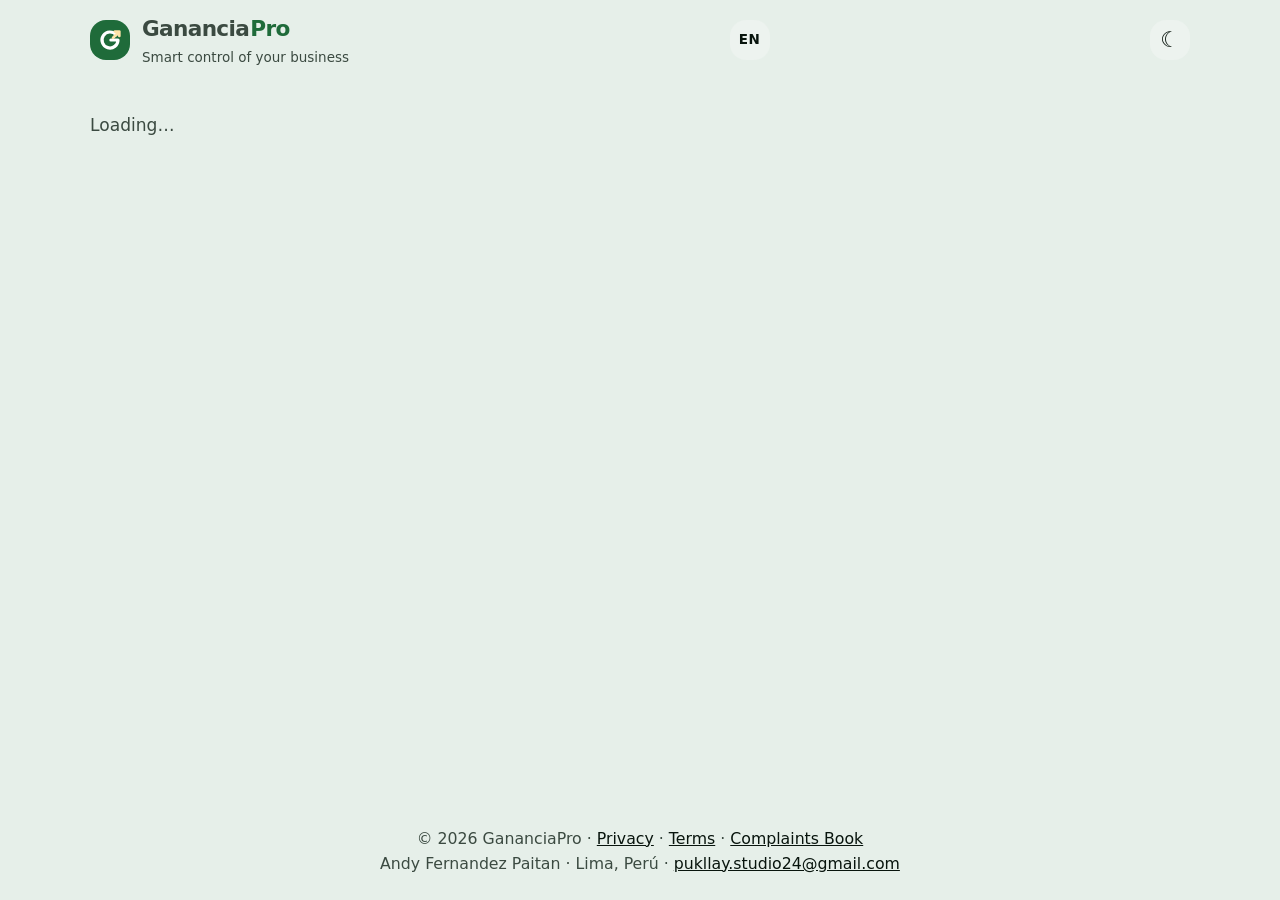
==== commit 97833c1d: "Idioma: portugués + menú de idiomas (ES/EN/PT) Co-Authored-By: Claude Sonnet 5.5 <noreply@anthropic." ====
--- a/index.html
+++ b/index.html
@@ -1097,6 +1097,7 @@
     <script src="js/vendor/supabase.js"></script>
     <script src="js/config.js"></script>
     <script src="js/captcha.js"></script>
+    <script src="js/idioma-pt.js"></script>
     <script src="js/idioma.js"></script>
     <script src="js/nube.js"></script>
     <script src="js/app.js"></script>
--- a/css/styles.css
+++ b/css/styles.css
@@ -0,0 +1,3733 @@
+/* ==========================================================================
+   GananciaPro - Hoja de estilos principal
+   Estructura: 1 Tokens · 2 Base · 3 Encabezado · 4 Componentes ·
+               5 Secciones · 6 Historial · 7 Estados y animaciones · 8 Responsive
+   ========================================================================== */
+
+/* Fuente Inter: usa la instalada o css/fuentes/Inter-Variable.woff2 si existe.
+   Si no hay ninguna, se usa la fuente del sistema (sin errores). */
+@font-face {
+    font-family: "Inter";
+    src: local("Inter"), url("fuentes/Inter-Variable.woff2") format("woff2");
+    font-weight: 100 900;
+    font-display: swap;
+}
+
+/* ---------- 1. DESIGN TOKENS ---------- */
+:root {
+    color-scheme: light;
+
+    /* Tipografía y escala modular (razón 1.2) */
+    --font: "Inter", system-ui, -apple-system, "Segoe UI", Roboto, Arial, sans-serif;
+    --fs-xs: 0.75rem;
+    --fs-sm: 0.875rem;
+    --fs-base: 1rem;
+    --fs-md: 1.2rem;
+    --fs-lg: 1.44rem;
+    --fs-xl: 1.73rem;
+    --fs-2xl: 2.07rem;
+
+    /* Espaciado */
+    --sp-1: 4px;
+    --sp-2: 8px;
+    --sp-3: 12px;
+    --sp-4: 16px;
+    --sp-6: 24px;
+    --sp-8: 32px;
+
+    /* Radios */
+    --radio-sm: 8px;
+    --radio: 12px;
+    --radio-lg: 16px;
+
+    /* Tiempos (en "reducir movimiento" pasan a 0) */
+    --dur-fast: 120ms;
+    --dur: 200ms;
+    --dur-slow: 500ms;
+    --ease: cubic-bezier(0.22, 0.61, 0.36, 1);
+
+    /* Colores: neutros + un acento */
+    --bg: #f5f6fa;
+    --surface: #ffffff;
+    --surface-2: #f8f9fc;
+    --texto: #0f172a;
+    --texto-suave: #556075;
+    --borde: #e3e7ef;
+    --borde-fuerte: #c9d0dd;
+    --acento: #4f46e5;
+    --acento-hover: #4338ca;
+    --acento-texto: #ffffff;
+    --anillo: rgba(79, 70, 229, 0.35);
+
+    /* Colores semánticos (solo ingresos / gastos) */
+    --ok: #0f7a55;
+    --ok-fondo: #e6f6ef;
+    --mal: #c62f2f;
+    --mal-fondo: #fdeceb;
+
+    /* Sombras */
+    --sombra-sm: 0 1px 2px rgba(15, 23, 42, 0.06);
+    --sombra: 0 1px 2px rgba(15, 23, 42, 0.04), 0 8px 24px rgba(15, 23, 42, 0.06);
+    --sombra-lg: 0 2px 4px rgba(15, 23, 42, 0.05), 0 18px 40px rgba(15, 23, 42, 0.1);
+
+    /* Encabezado (siempre oscuro) */
+    --cab-fondo: rgba(11, 16, 32, 0.92);
+    --cab-texto: #f1f4fb;
+    --cab-suave: #a7b1c7;
+    --cab-borde: rgba(255, 255, 255, 0.08);
+}
+
+/* Modo oscuro automático (si el sistema lo usa y no se eligió claro a mano) */
+@media (prefers-color-scheme: dark) {
+    :root:not([data-theme="light"]) {
+        color-scheme: dark;
+        --bg: #0a0f1d;
+        --surface: #121a2b;
+        --surface-2: #0f1626;
+        --texto: #e8ecf5;
+        --texto-suave: #9ba7bd;
+        --borde: #222c42;
+        --borde-fuerte: #34415c;
+        --acento: #5a5ded;
+        --acento-hover: #4a4ddc;
+        --anillo: rgba(129, 140, 248, 0.45);
+        --ok: #4ade9e;
+        --ok-fondo: rgba(74, 222, 158, 0.12);
+        --mal: #ff8f8f;
+        --mal-fondo: rgba(255, 143, 143, 0.12);
+        --sombra-sm: 0 1px 2px rgba(0, 0, 0, 0.4);
+        --sombra: 0 1px 2px rgba(0, 0, 0, 0.35), 0 8px 24px rgba(0, 0, 0, 0.35);
+        --sombra-lg: 0 2px 4px rgba(0, 0, 0, 0.4), 0 18px 40px rgba(0, 0, 0, 0.5);
+    }
+}
+
+/* Modo oscuro elegido con el botón */
+:root[data-theme="dark"] {
+    color-scheme: dark;
+    --bg: #0a0f1d;
+    --surface: #121a2b;
+    --surface-2: #0f1626;
+    --texto: #e8ecf5;
+    --texto-suave: #9ba7bd;
+    --borde: #222c42;
+    --borde-fuerte: #34415c;
+    --acento: #5a5ded;
+    --acento-hover: #4a4ddc;
+    --anillo: rgba(129, 140, 248, 0.45);
+    --ok: #4ade9e;
+    --ok-fondo: rgba(74, 222, 158, 0.12);
+    --mal: #ff8f8f;
+    --mal-fondo: rgba(255, 143, 143, 0.12);
+    --sombra-sm: 0 1px 2px rgba(0, 0, 0, 0.4);
+    --sombra: 0 1px 2px rgba(0, 0, 0, 0.35), 0 8px 24px rgba(0, 0, 0, 0.35);
+    --sombra-lg: 0 2px 4px rgba(0, 0, 0, 0.4), 0 18px 40px rgba(0, 0, 0, 0.5);
+}
+
+/* Reducir movimiento: todos los tiempos pasan a 0 */
+@media (prefers-reduced-motion: reduce) {
+    :root {
+        --dur-fast: 0ms;
+        --dur: 0ms;
+        --dur-slow: 0ms;
+    }
+}
+
+/* ---------- 2. BASE ---------- */
+* {
+    box-sizing: border-box;
+}
+
+html {
+    scroll-behavior: smooth;
+    -webkit-tap-highlight-color: transparent;
+    -webkit-text-size-adjust: 100%;
+}
+
+button,
+a,
+[role="tab"] {
+    touch-action: manipulation;
+}
+
+button {
+    -webkit-user-select: none;
+    user-select: none;
+}
+
+@media (prefers-reduced-motion: reduce) {
+    html {
+        scroll-behavior: auto;
+    }
+}
+
+body {
+    margin: 0;
+    min-height: 100vh;
+    min-height: 100dvh;
+    display: flex;
+    flex-direction: column;
+    font-family: var(--font);
+    font-size: var(--fs-base);
+    line-height: 1.55;
+    color: var(--texto);
+    background: var(--bg);
+    -webkit-font-smoothing: antialiased;
+    text-rendering: optimizeLegibility;
+}
+
+h1,
+h2,
+h3 {
+    line-height: 1.2;
+    letter-spacing: -0.015em;
+}
+
+p {
+    margin: 0 0 var(--sp-3);
+}
+
+:focus-visible {
+    outline: 2px solid var(--acento);
+    outline-offset: 2px;
+}
+
+/* ---------- 3. ENCABEZADO (fijo) ---------- */
+.encabezado {
+    position: sticky;
+    top: 0;
+    z-index: 50;
+    display: flex;
+    align-items: center;
+    justify-content: space-between;
+    gap: var(--sp-4);
+    padding: calc(var(--sp-3) + env(safe-area-inset-top, 0px)) max(5%, calc((100% - 1100px) / 2)) var(--sp-3);
+    color: var(--cab-texto);
+    background: var(--cab-fondo);
+    border-bottom: 1px solid var(--cab-borde);
+    -webkit-backdrop-filter: saturate(160%) blur(12px);
+    backdrop-filter: saturate(160%) blur(12px);
+}
+
+.marca {
+    display: flex;
+    align-items: center;
+    gap: var(--sp-3);
+}
+
+.logo {
+    width: 40px;
+    height: 40px;
+    display: grid;
+    place-items: center;
+    border-radius: var(--radio);
+    background: linear-gradient(135deg, #6366f1, #4338ca);
+    color: #ffffff;
+    font-size: var(--fs-md);
+    font-weight: 800;
+    box-shadow: 0 4px 14px rgba(99, 102, 241, 0.45);
+}
+
+.marca h1,
+.marca .marca-nombre {
+    margin: 0;
+    font-size: var(--fs-md);
+    font-weight: 700;
+}
+
+.marca p {
+    margin: 0;
+    color: var(--cab-suave);
+    font-size: var(--fs-xs);
+}
+
+/* ---------- 4. COMPONENTES ---------- */
+
+/* Botones */
+button {
+    padding: var(--sp-3) var(--sp-6);
+    margin-top: var(--sp-2);
+    border: 1px solid transparent;
+    border-radius: var(--radio-sm);
+    background: var(--acento);
+    color: var(--acento-texto);
+    font: inherit;
+    font-size: var(--fs-sm);
+    font-weight: 600;
+    cursor: pointer;
+    box-shadow: var(--sombra-sm);
+    transition: background var(--dur) var(--ease), transform var(--dur-fast) var(--ease),
+        box-shadow var(--dur) var(--ease), border-color var(--dur) var(--ease);
+}
+
+@media (hover: hover) and (pointer: fine) {
+    button:hover {
+        background: var(--acento-hover);
+        box-shadow: var(--sombra);
+    }
+}
+
+button:active {
+    transform: translateY(1px);
+    box-shadow: none;
+}
+
+button:focus-visible {
+    outline: 2px solid var(--acento);
+    outline-offset: 3px;
+    box-shadow: 0 0 0 4px var(--anillo);
+}
+
+button:disabled {
+    opacity: 0.5;
+    cursor: not-allowed;
+    transform: none;
+    box-shadow: none;
+}
+
+.btn-secundario,
+#btnImportarCSV,
+#btnExportarCSV {
+    background: var(--surface);
+    color: var(--texto);
+    border-color: var(--borde-fuerte);
+    box-shadow: none;
+}
+
+@media (hover: hover) and (pointer: fine) {
+    .btn-secundario:hover,
+    #btnImportarCSV:hover,
+    #btnExportarCSV:hover {
+        background: var(--surface-2);
+        border-color: var(--acento);
+        box-shadow: none;
+    }
+}
+
+.btn-tema {
+    width: 40px;
+    height: 40px;
+    margin: 0;
+    padding: 0;
+    display: grid;
+    place-items: center;
+    flex-shrink: 0;
+    border: 1px solid var(--cab-borde);
+    border-radius: var(--radio);
+    background: rgba(255, 255, 255, 0.06);
+    color: var(--cab-texto);
+    font-size: var(--fs-md);
+    box-shadow: none;
+}
+
+@media (hover: hover) and (pointer: fine) {
+    .btn-tema:hover {
+        background: rgba(255, 255, 255, 0.14);
+        box-shadow: none;
+    }
+}
+
+.btn-editar {
+    margin: 0;
+    padding: var(--sp-1) var(--sp-3);
+    background: transparent;
+    color: var(--texto-suave);
+    border-color: transparent;
+    font-size: var(--fs-xs);
+    box-shadow: none;
+}
+
+.btn-eliminar {
+    margin: 0;
+    padding: var(--sp-1) var(--sp-3);
+    background: transparent;
+    color: var(--mal);
+    border-color: var(--mal-fondo);
+    font-size: var(--fs-xs);
+    box-shadow: none;
+}
+
+@media (hover: hover) and (pointer: fine) {
+    .btn-eliminar:hover {
+        background: var(--mal-fondo);
+        border-color: var(--mal);
+        box-shadow: none;
+    }
+}
+
+/* Campos de formulario */
+.campo {
+    display: flex;
+    flex-direction: column;
+    gap: var(--sp-2);
+}
+
+.campo label {
+    font-size: var(--fs-sm);
+    font-weight: 600;
+}
+
+.campo p {
+    margin: 0;
+    color: var(--texto-suave);
+    font-size: var(--fs-xs);
+}
+
+.campo input,
+.campo select {
+    width: 100%;
+    min-height: 46px;
+    padding: var(--sp-3);
+    border: 1px solid var(--borde-fuerte);
+    border-radius: var(--radio-sm);
+    background: var(--surface);
+    color: var(--texto);
+    font: inherit;
+    transition: border-color var(--dur) var(--ease), box-shadow var(--dur) var(--ease);
+}
+
+.campo input::placeholder {
+    color: var(--texto-suave);
+    opacity: 0.8;
+}
+
+@media (hover: hover) and (pointer: fine) {
+    .campo input:hover,
+    .campo select:hover {
+        border-color: var(--texto-suave);
+    }
+}
+
+.campo input:focus,
+.campo select:focus {
+    outline: none;
+    border-color: var(--acento);
+    box-shadow: 0 0 0 4px var(--anillo);
+}
+
+/* Mensajes de estado */
+#mensaje,
+#mensajeOperacion,
+#mensajeImportacion {
+    margin: 0;
+    color: var(--ok);
+    font-size: var(--fs-sm);
+    font-weight: 600;
+}
+
+.nota {
+    color: var(--texto-suave);
+    font-size: var(--fs-sm);
+}
+
+/* ---------- 5. SECCIONES ---------- */
+.contenedor {
+    width: min(1100px, 90%);
+    margin: var(--sp-8) auto;
+    flex: 1;
+}
+
+.bienvenida,
+.operaciones,
+.historial {
+    border: 1px solid var(--borde);
+    border-radius: var(--radio-lg);
+    background: var(--surface);
+    box-shadow: var(--sombra);
+}
+
+.bienvenida {
+    padding: var(--sp-8) clamp(var(--sp-6), 4vw, 48px);
+    background: linear-gradient(135deg, var(--surface) 0%, var(--surface-2) 100%);
+}
+
+.etiqueta {
+    display: inline-block;
+    margin-bottom: var(--sp-2);
+    padding: var(--sp-1) var(--sp-3);
+    border-radius: 999px;
+    background: var(--ok-fondo);
+    color: var(--ok);
+    font-size: var(--fs-xs);
+    font-weight: 700;
+    letter-spacing: 0.08em;
+}
+
+.bienvenida h2 {
+    margin: var(--sp-2) 0 var(--sp-3);
+    font-size: clamp(var(--fs-xl), 4vw, var(--fs-2xl));
+}
+
+.bienvenida > p:not(.etiqueta) {
+    max-width: 56ch;
+    color: var(--texto-suave);
+    font-size: var(--fs-md);
+}
+
+.operaciones {
+    margin-top: var(--sp-6);
+    padding: var(--sp-6);
+}
+
+.historial,
+.gastos-fijos {
+    margin-top: var(--sp-6);
+    padding: var(--sp-6);
+}
+
+.operaciones h2,
+.historial h2,
+.resumen > h2 {
+    margin: 0 0 var(--sp-2);
+    font-size: var(--fs-lg);
+}
+
+.operaciones > p {
+    color: var(--texto-suave);
+}
+
+#formOperacion {
+    display: grid;
+    grid-template-columns: repeat(2, minmax(0, 1fr));
+    gap: var(--sp-4) var(--sp-6);
+    margin-top: var(--sp-6);
+}
+
+#formOperacion > button {
+    justify-self: start;
+}
+
+#formOperacion > button,
+#mensajeOperacion,
+#mensajeImportacion {
+    grid-column: 1 / -1;
+}
+
+.operaciones > #btnExportarCSV {
+    margin-top: var(--sp-4);
+}
+
+/* Resumen financiero */
+.resumen {
+    margin-top: var(--sp-8);
+}
+
+.tarjetas {
+    display: grid;
+    grid-template-columns: repeat(auto-fit, minmax(240px, 1fr));
+    gap: var(--sp-4);
+    margin-top: var(--sp-4);
+}
+
+.tarjeta {
+    position: relative;
+    overflow: hidden;
+    container-type: inline-size;
+    padding: var(--sp-6);
+    border: 1px solid var(--borde);
+    border-radius: var(--radio-lg);
+    background: var(--surface);
+    box-shadow: var(--sombra);
+    transition: transform var(--dur) var(--ease), box-shadow var(--dur) var(--ease);
+}
+
+@media (hover: hover) and (pointer: fine) {
+    .tarjeta:hover {
+        transform: translateY(-3px);
+        box-shadow: var(--sombra-lg);
+    }
+}
+
+.tarjeta::before {
+    content: "";
+    position: absolute;
+    inset: 0 0 auto 0;
+    height: 3px;
+    background: var(--acento);
+}
+
+.tarjeta-ingresos::before { background: var(--ok); }
+.tarjeta-gastos::before { background: var(--mal); }
+
+.tarjeta .icono {
+    width: 40px;
+    height: 40px;
+    display: grid;
+    place-items: center;
+    margin-bottom: var(--sp-3);
+    border-radius: var(--radio);
+    background: var(--surface-2);
+    color: var(--acento);
+    font-size: var(--fs-md);
+    font-weight: 700;
+}
+
+.tarjeta-ingresos .icono { background: var(--ok-fondo); color: var(--ok); }
+.tarjeta-gastos .icono { background: var(--mal-fondo); color: var(--mal); }
+
+.tarjeta p {
+    margin: 0;
+    color: var(--texto-suave);
+    font-size: var(--fs-sm);
+    font-weight: 500;
+}
+
+.tarjeta h3 {
+    margin: var(--sp-2) 0;
+    font-size: var(--fs-lg);
+    font-size: clamp(1rem, 8.5cqi, var(--fs-xl));
+    font-variant-numeric: tabular-nums;
+}
+
+/* Los montos no se parten: la letra se ajusta al ancho de la tarjeta */
+.tarjeta h3 div {
+    white-space: nowrap;
+}
+
+.tarjeta h3 div + div {
+    margin-top: 2px;
+    font-size: var(--fs-md);
+    font-size: clamp(0.9rem, 6.5cqi, var(--fs-md));
+}
+
+.tarjeta-balance h3 .negativo {
+    color: var(--mal);
+}
+
+.tarjeta-ingresos h3 { color: var(--ok); }
+.tarjeta-gastos h3 { color: var(--mal); }
+
+.tarjeta span {
+    color: var(--texto-suave);
+    font-size: var(--fs-xs);
+}
+
+/* ---------- 6. HISTORIAL ---------- */
+.filtros {
+    display: grid;
+    grid-template-columns: 2fr repeat(4, 1fr) auto;
+    gap: var(--sp-3);
+    align-items: end;
+    margin-top: var(--sp-4);
+    padding: var(--sp-4);
+    border: 1px solid var(--borde);
+    border-radius: var(--radio);
+    background: var(--surface-2);
+}
+
+.filtros button {
+    margin: 0;
+    min-height: 46px;
+}
+
+#contadorHistorial {
+    margin: var(--sp-4) 0 0;
+}
+
+.lista-operaciones {
+    display: block;
+    padding: 0;
+    margin: var(--sp-2) 0 0;
+    list-style: none;
+}
+
+.lista-operaciones li {
+    display: grid;
+    grid-template-columns: minmax(0, 1fr) auto auto auto;
+    align-items: center;
+    gap: var(--sp-4);
+    padding: var(--sp-3) var(--sp-3);
+    border-bottom: 1px solid var(--borde);
+    border-radius: var(--radio-sm);
+    transition: background var(--dur-fast) var(--ease);
+}
+
+.lista-operaciones li:last-child {
+    border-bottom: 0;
+}
+
+@media (hover: hover) and (pointer: fine) {
+    .lista-operaciones li:hover {
+        background: var(--surface-2);
+    }
+}
+
+.lista-operaciones li.vacio {
+    display: block;
+    padding: var(--sp-8) var(--sp-3);
+    text-align: center;
+    color: var(--texto-suave);
+}
+
+.lista-operaciones .detalle {
+    display: flex;
+    align-items: flex-start;
+    gap: var(--sp-3);
+    min-width: 0;
+    overflow-wrap: anywhere;
+}
+
+.etiqueta-tipo {
+    flex-shrink: 0;
+    margin-top: 1px;
+    padding: 2px var(--sp-3);
+    border-radius: 999px;
+    font-size: var(--fs-xs);
+    font-weight: 700;
+}
+
+.etiqueta-ingreso { background: var(--ok-fondo); color: var(--ok); }
+.etiqueta-gasto { background: var(--mal-fondo); color: var(--mal); }
+
+.lista-operaciones li.ver-mas {
+    display: flex;
+    justify-content: center;
+    padding: var(--sp-4) var(--sp-3);
+}
+
+.lista-operaciones li.ver-mas button {
+    margin: 0;
+}
+
+.lista-operaciones strong {
+    text-align: right;
+    font-variant-numeric: tabular-nums;
+    white-space: nowrap;
+}
+
+.importe-ingreso { color: var(--ok); }
+.importe-gasto { color: var(--mal); }
+
+/* ---------- Pie ---------- */
+footer {
+    padding: var(--sp-6) var(--sp-6) calc(var(--sp-6) + env(safe-area-inset-bottom, 0px));
+    text-align: center;
+    color: var(--texto-suave);
+    border-top: 1px solid var(--borde);
+    background: var(--surface);
+    font-size: var(--fs-sm);
+}
+
+footer p {
+    margin: 0;
+}
+
+/* ---------- 7. ESTADOS Y ANIMACIONES ---------- */
+.operaciones.plegada,
+.bienvenida.oculta {
+    display: none;
+}
+
+.bienvenida.saliendo {
+    animation: salidaBienvenida var(--dur-slow) var(--ease) both;
+    pointer-events: none;
+}
+
+.operaciones.abriendo {
+    animation: entradaOperaciones calc(var(--dur-slow) * 1.4) var(--ease) both;
+}
+
+.bienvenida,
+.tarjeta,
+.historial {
+    animation: aparecer var(--dur-slow) var(--ease) both;
+}
+
+.tarjeta:nth-child(2) { animation-delay: 80ms; }
+.tarjeta:nth-child(3) { animation-delay: 160ms; }
+
+@keyframes aparecer {
+    from {
+        opacity: 0;
+        transform: translateY(12px);
+    }
+    to {
+        opacity: 1;
+        transform: none;
+    }
+}
+
+@keyframes salidaBienvenida {
+    to {
+        opacity: 0;
+        transform: translateY(-24px) scale(0.98);
+    }
+}
+
+@keyframes entradaOperaciones {
+    from {
+        opacity: 0;
+        transform: translateY(32px) scale(0.98);
+    }
+    to {
+        opacity: 1;
+        transform: none;
+    }
+}
+
+/* ---------- 8. RESPONSIVE ---------- */
+@media (max-width: 960px) {
+    .filtros {
+        grid-template-columns: repeat(2, minmax(0, 1fr));
+    }
+
+    .filtros .campo:first-child,
+    .filtros button {
+        grid-column: 1 / -1;
+    }
+}
+
+@media (max-width: 640px) {
+    .contenedor {
+        width: 92%;
+        margin: var(--sp-6) auto;
+    }
+
+    .marca p {
+        display: none;
+    }
+
+    .bienvenida,
+    .operaciones,
+    .historial {
+        padding: var(--sp-4);
+    }
+
+    .bienvenida {
+        padding: var(--sp-6) var(--sp-4);
+    }
+
+    #formOperacion {
+        grid-template-columns: 1fr;
+    }
+
+    .filtros {
+        grid-template-columns: 1fr;
+    }
+
+    .lista-operaciones li {
+        grid-template-columns: minmax(0, 1fr) auto auto;
+    }
+
+    .lista-operaciones .detalle {
+        grid-column: 1 / -1;
+        flex-wrap: wrap;
+        gap: var(--sp-2);
+    }
+
+    .lista-operaciones li strong {
+        text-align: left;
+    }
+}
+
+/* ---------- 9. ACCESO Y CUENTA ---------- */
+
+/* Qué se ve según el estado de la sesión (lo fija acceso.js en <body data-sesion>) */
+body:not([data-sesion="si"]) .bienvenida,
+body:not([data-sesion="si"]) .operaciones,
+body:not([data-sesion="si"]) .resumen,
+body:not([data-sesion="si"]) .historial,
+body:not([data-sesion="si"]) .panel-cuenta,
+body:not([data-sesion="si"]) #migracion,
+body:not([data-sesion="no"]) .acceso,
+body:not([data-sesion="consentimiento"]) #consentimiento,
+body:not([data-sesion="cargando"]) #cargando {
+    display: none;
+}
+
+.acceso {
+    display: grid;
+    place-items: center;
+    min-height: 60vh;
+}
+
+.acceso-tarjeta {
+    width: min(460px, 100%);
+    padding: var(--sp-8) var(--sp-6);
+    border: 1px solid var(--borde);
+    border-radius: var(--radio-lg);
+    background: var(--surface);
+    box-shadow: var(--sombra-lg);
+    animation: aparecer var(--dur-slow) var(--ease) both;
+}
+
+.acceso-tarjeta h2 {
+    margin: 0 0 var(--sp-2);
+    font-size: var(--fs-lg);
+}
+
+.acceso-pestanas {
+    display: grid;
+    grid-template-columns: 1fr 1fr;
+    gap: var(--sp-1);
+    margin: var(--sp-4) 0;
+    padding: var(--sp-1);
+    border: 1px solid var(--borde);
+    border-radius: var(--radio);
+    background: var(--surface-2);
+}
+
+.acceso-pestanas[hidden],
+.acceso-form[hidden],
+#migracion[hidden],
+.cuenta[hidden] {
+    display: none;
+}
+
+.acceso-pestanas button {
+    margin: 0;
+    border: 0;
+    background: transparent;
+    color: var(--texto-suave);
+    box-shadow: none;
+}
+
+.acceso-pestanas button[aria-selected="true"] {
+    background: var(--surface);
+    color: var(--texto);
+    box-shadow: var(--sombra-sm);
+}
+
+@media (hover: hover) and (pointer: fine) {
+    .acceso-pestanas button:hover {
+        background: var(--surface);
+        color: var(--texto);
+        box-shadow: var(--sombra-sm);
+    }
+}
+
+.acceso-form {
+    display: grid;
+    gap: var(--sp-4);
+}
+
+.acceso-form button[type="submit"] {
+    width: 100%;
+    margin-top: var(--sp-2);
+}
+
+.btn-enlace {
+    margin: 0;
+    padding: 0;
+    border: 0;
+    background: none;
+    color: var(--acento);
+    font-weight: 600;
+    text-decoration: underline;
+    box-shadow: none;
+}
+
+@media (hover: hover) and (pointer: fine) {
+    .btn-enlace:hover {
+        background: none;
+        box-shadow: none;
+        color: var(--acento-hover);
+    }
+}
+
+.campo-check {
+    display: flex;
+    gap: var(--sp-3);
+    align-items: flex-start;
+    font-size: var(--fs-sm);
+    line-height: 1.45;
+}
+
+.campo-check input {
+    flex-shrink: 0;
+    width: 20px;
+    height: 20px;
+    margin-top: 2px;
+    accent-color: var(--acento);
+}
+
+.campo-check a,
+.panel-cuenta a,
+footer a {
+    color: var(--acento);
+}
+
+.mensaje-acceso {
+    min-height: 1.4em;
+    margin: var(--sp-4) 0 0;
+    font-size: var(--fs-sm);
+    font-weight: 600;
+    color: var(--texto-suave);
+}
+
+.mensaje-acceso[data-tipo="error"] { color: var(--mal); }
+.mensaje-acceso[data-tipo="ok"] { color: var(--ok); }
+
+.aviso-tarjeta,
+.panel-cuenta {
+    margin-top: var(--sp-6);
+    padding: var(--sp-6);
+    border: 1px solid var(--borde);
+    border-radius: var(--radio-lg);
+    background: var(--surface);
+    box-shadow: var(--sombra);
+}
+
+.aviso-tarjeta {
+    border-left: 4px solid var(--acento);
+}
+
+.aviso-tarjeta h2,
+.panel-cuenta h2 {
+    margin: 0 0 var(--sp-2);
+    font-size: var(--fs-lg);
+}
+
+.acciones {
+    display: flex;
+    flex-wrap: wrap;
+    gap: var(--sp-3);
+    margin-top: var(--sp-3);
+}
+
+.acciones button {
+    margin: 0;
+}
+
+.btn-peligro {
+    background: transparent;
+    color: var(--mal);
+    border-color: var(--mal);
+    box-shadow: none;
+}
+
+@media (hover: hover) and (pointer: fine) {
+    .btn-peligro:hover {
+        background: var(--mal-fondo);
+        box-shadow: none;
+    }
+}
+
+/* Cuenta en el encabezado */
+.cuenta {
+    display: flex;
+    align-items: center;
+    gap: var(--sp-3);
+    margin-left: auto;
+}
+
+.cuenta span {
+    max-width: 24ch;
+    overflow: hidden;
+    text-overflow: ellipsis;
+    white-space: nowrap;
+    color: var(--cab-suave);
+    font-size: var(--fs-sm);
+}
+
+.btn-salir {
+    margin: 0;
+    padding: var(--sp-2) var(--sp-3);
+    border: 1px solid var(--cab-borde);
+    background: rgba(255, 255, 255, 0.06);
+    color: var(--cab-texto);
+    font-size: var(--fs-xs);
+    box-shadow: none;
+}
+
+@media (hover: hover) and (pointer: fine) {
+    .btn-salir:hover {
+        background: rgba(255, 255, 255, 0.14);
+        box-shadow: none;
+    }
+}
+
+/* Páginas legales */
+.legal {
+    max-width: 760px;
+    margin: var(--sp-8) auto;
+    padding: 0 var(--sp-4);
+}
+
+.legal h1 { font-size: var(--fs-xl); }
+.legal h2 { margin-top: var(--sp-6); font-size: var(--fs-md); }
+.legal li { margin-bottom: var(--sp-2); }
+
+.borrador {
+    padding: var(--sp-3) var(--sp-4);
+    border: 1px solid var(--mal);
+    border-radius: var(--radio-sm);
+    background: var(--mal-fondo);
+    color: var(--texto);
+    font-size: var(--fs-sm);
+}
+
+@media (max-width: 640px) {
+    .cuenta span {
+        display: none;
+    }
+}
+
+/* Entrar con Google */
+.btn-google {
+    width: 100%;
+    display: flex;
+    align-items: center;
+    justify-content: center;
+    gap: var(--sp-3);
+    margin: var(--sp-4) 0 0;
+    background: var(--surface);
+    color: var(--texto);
+    border-color: var(--borde-fuerte);
+    box-shadow: none;
+}
+
+.icono-google {
+    flex-shrink: 0;
+}
+
+.nota-google {
+    margin: var(--sp-3) 0 0;
+    font-size: var(--fs-xs);
+}
+
+.separador {
+    display: flex;
+    align-items: center;
+    gap: var(--sp-3);
+    margin: var(--sp-4) 0 0;
+    color: var(--texto-suave);
+    font-size: var(--fs-xs);
+}
+
+.separador::before,
+.separador::after {
+    content: "";
+    flex: 1;
+    height: 1px;
+    background: var(--borde);
+}
+
+#bloqueGoogle[hidden] {
+    display: none;
+}
+
+@media (hover: hover) and (pointer: fine) {
+    .btn-google:hover {
+        background: var(--surface-2);
+        border-color: var(--acento);
+        box-shadow: none;
+    }
+}
+
+/* ---------- 10. NAVEGACIÓN Y ALMACÉN ---------- */
+body:not([data-sesion="si"]) .nav-app,
+body:not([data-sesion="si"]) .almacen,
+body:not([data-vista="almacen"]) .almacen,
+body[data-vista="almacen"] .bienvenida,
+body[data-vista="almacen"] .operaciones,
+body[data-vista="almacen"] .resumen,
+body[data-vista="almacen"] .historial,
+body[data-vista="almacen"] .gastos-fijos,
+body[data-vista="almacen"] .panel-cuenta,
+body[data-vista="almacen"] #migracion {
+    display: none;
+}
+
+.nav-app {
+    display: flex;
+    gap: var(--sp-2);
+    margin-bottom: var(--sp-6);
+    border-bottom: 1px solid var(--borde);
+}
+
+.nav-app button {
+    margin: 0 0 -1px;
+    padding: var(--sp-3) var(--sp-4);
+    border: 0;
+    border-bottom: 2px solid transparent;
+    border-radius: 0;
+    background: transparent;
+    color: var(--texto-suave);
+    box-shadow: none;
+}
+
+.nav-app button[aria-selected="true"] {
+    color: var(--texto);
+    border-bottom-color: var(--acento);
+}
+
+@media (hover: hover) and (pointer: fine) {
+    .nav-app button:hover {
+        background: transparent;
+        color: var(--texto);
+        box-shadow: none;
+    }
+}
+
+.almacen-cab {
+    display: flex;
+    flex-wrap: wrap;
+    align-items: flex-end;
+    justify-content: space-between;
+    gap: var(--sp-4);
+}
+
+.almacen-cab h2 {
+    margin: 0 0 var(--sp-1);
+    font-size: var(--fs-lg);
+}
+
+.almacen-cab p {
+    margin: 0;
+}
+
+.tarjetas-almacen {
+    grid-template-columns: repeat(auto-fit, minmax(160px, 1fr));
+}
+
+.tarjetas-almacen h3 {
+    font-size: var(--fs-xl);
+}
+
+.filtros-almacen {
+    grid-template-columns: 2fr 1fr 1fr;
+}
+
+.lista-productos {
+    margin: var(--sp-2) 0 0;
+    padding: 0;
+    list-style: none;
+}
+
+.lista-productos li {
+    display: grid;
+    grid-template-columns: minmax(0, 1fr) auto auto;
+    align-items: center;
+    gap: var(--sp-4);
+    padding: var(--sp-3);
+    border-bottom: 1px solid var(--borde);
+    border-radius: var(--radio-sm);
+}
+
+.lista-productos li:last-child {
+    border-bottom: 0;
+}
+
+.lista-productos li.inactivo {
+    opacity: 0.6;
+}
+
+.lista-productos li.vacio {
+    display: block;
+    padding: var(--sp-8) var(--sp-3);
+    text-align: center;
+    color: var(--texto-suave);
+}
+
+.lista-productos li.ver-mas {
+    display: flex;
+    justify-content: center;
+}
+
+.prod-info {
+    display: grid;
+    gap: 2px;
+    min-width: 0;
+    overflow-wrap: anywhere;
+}
+
+.prod-info span {
+    color: var(--texto-suave);
+    font-size: var(--fs-sm);
+}
+
+.estado-stock {
+    padding: 2px var(--sp-3);
+    border-radius: 999px;
+    border: 1px solid var(--borde);
+    font-size: var(--fs-xs);
+    font-weight: 700;
+    font-variant-numeric: tabular-nums;
+    white-space: nowrap;
+}
+
+.estado-ok { background: var(--ok-fondo); color: var(--ok); border-color: transparent; }
+.estado-poco { background: var(--surface-2); color: var(--texto); }
+.estado-agotado { background: var(--mal-fondo); color: var(--mal); border-color: transparent; }
+
+.prod-acciones {
+    display: flex;
+    flex-wrap: wrap;
+    justify-content: flex-end;
+    gap: var(--sp-2);
+}
+
+.prod-acciones button,
+.lista-productos li.ver-mas button {
+    margin: 0;
+}
+
+.btn-chico {
+    padding: var(--sp-1) var(--sp-3);
+    font-size: var(--fs-xs);
+}
+
+dialog {
+    width: min(520px, calc(100% - var(--sp-8)));
+    padding: var(--sp-6);
+    border: 1px solid var(--borde);
+    border-radius: var(--radio-lg);
+    background: var(--surface);
+    color: var(--texto);
+    box-shadow: var(--sombra-lg);
+}
+
+dialog::backdrop {
+    background: rgba(10, 15, 29, 0.55);
+}
+
+dialog h2 {
+    margin: 0;
+    font-size: var(--fs-lg);
+}
+
+.campo-doble {
+    display: grid;
+    grid-template-columns: 1fr 1fr;
+    gap: var(--sp-4);
+}
+
+@media (max-width: 640px) {
+    .filtros-almacen,
+    .campo-doble {
+        grid-template-columns: 1fr;
+    }
+
+    .lista-productos li {
+        grid-template-columns: minmax(0, 1fr) auto;
+    }
+
+    .prod-acciones {
+        grid-column: 1 / -1;
+        justify-content: flex-start;
+    }
+}
+
+/* ---------- 11. HISTORIAL DE MOVIMIENTOS ---------- */
+.almacen-hist {
+    margin-top: var(--sp-8);
+}
+
+.almacen-hist h3 {
+    margin: 0 0 var(--sp-2);
+    font-size: var(--fs-md);
+}
+
+.filtros-hist {
+    grid-template-columns: 1fr 1fr;
+}
+
+.lista-movimientos {
+    margin: var(--sp-2) 0 0;
+    padding: 0;
+    list-style: none;
+}
+
+.lista-movimientos li {
+    display: grid;
+    grid-template-columns: minmax(0, 1fr) auto auto;
+    align-items: center;
+    gap: var(--sp-4);
+    padding: var(--sp-3);
+    border-bottom: 1px solid var(--borde);
+}
+
+.lista-movimientos li:last-child {
+    border-bottom: 0;
+}
+
+.lista-movimientos li.vacio {
+    display: block;
+    padding: var(--sp-8) var(--sp-3);
+    text-align: center;
+    color: var(--texto-suave);
+}
+
+.lista-movimientos li.ver-mas {
+    display: flex;
+    justify-content: center;
+}
+
+.lista-movimientos li.ver-mas button {
+    margin: 0;
+}
+
+.mov-info {
+    display: grid;
+    gap: 2px;
+    min-width: 0;
+    overflow-wrap: anywhere;
+}
+
+.mov-info span {
+    color: var(--texto-suave);
+    font-size: var(--fs-sm);
+}
+
+.mov-cantidad {
+    font-weight: 700;
+    font-variant-numeric: tabular-nums;
+    white-space: nowrap;
+}
+
+.mov-suma { color: var(--ok); }
+.mov-resta { color: var(--mal); }
+
+.mov-saldo {
+    color: var(--texto-suave);
+    font-size: var(--fs-sm);
+    font-variant-numeric: tabular-nums;
+    white-space: nowrap;
+}
+
+@media (max-width: 640px) {
+    .filtros-hist {
+        grid-template-columns: 1fr;
+    }
+
+    .lista-movimientos li {
+        grid-template-columns: minmax(0, 1fr) auto;
+    }
+
+    .mov-saldo {
+        grid-column: 1 / -1;
+    }
+}
+
+/* ---------- 12. COLORES POR SIGNIFICADO ---------- */
+:root {
+    --aviso: #92400e;
+    --aviso-fondo: #fef3c7;
+    --info: #3730a3;
+    --info-fondo: #e0e7ff;
+    --neutro-fondo: #eceff5;
+}
+
+@media (prefers-color-scheme: dark) {
+    :root:not([data-theme="light"]) {
+        --aviso: #fbbf24;
+        --aviso-fondo: rgba(251, 191, 36, 0.14);
+        --info: #a5b4fc;
+        --info-fondo: rgba(129, 140, 248, 0.18);
+        --neutro-fondo: rgba(148, 163, 184, 0.16);
+    }
+}
+
+:root[data-theme="dark"] {
+    --aviso: #fbbf24;
+    --aviso-fondo: rgba(251, 191, 36, 0.14);
+    --info: #a5b4fc;
+    --info-fondo: rgba(129, 140, 248, 0.18);
+    --neutro-fondo: rgba(148, 163, 184, 0.16);
+}
+
+/* Poco stock: ámbar (no es error, es aviso) */
+.estado-poco { background: var(--aviso-fondo); color: var(--aviso); border-color: transparent; }
+.tarjeta-poco::before { background: var(--aviso); }
+.tarjeta-poco h3 { color: var(--aviso); }
+
+/* Tipo de movimiento: cada uno con su color */
+.mov-detalle {
+    display: flex;
+    flex-wrap: wrap;
+    align-items: center;
+    gap: var(--sp-2);
+}
+
+.mov-tipo {
+    padding: 1px var(--sp-3);
+    border-radius: 999px;
+    background: var(--neutro-fondo);
+    color: var(--texto);
+    font-size: var(--fs-xs);
+    font-weight: 700;
+}
+
+.mov-tipo-entrada { background: var(--ok-fondo); color: var(--ok); }
+.mov-tipo-venta { background: var(--info-fondo); color: var(--info); }
+.mov-tipo-perdida { background: var(--mal-fondo); color: var(--mal); }
+.mov-tipo-dano { background: var(--aviso-fondo); color: var(--aviso); }
+
+/* Categorías: un color estable por nombre (el tono lo calcula almacen.js) */
+.chip-cat {
+    --h: 220;
+    display: inline-block;
+    margin-left: var(--sp-2);
+    padding: 1px var(--sp-3);
+    border-radius: 999px;
+    background: hsl(var(--h) 70% 92%);
+    color: hsl(var(--h) 60% 26%);
+    font-size: var(--fs-xs);
+    font-weight: 600;
+}
+
+@media (prefers-color-scheme: dark) {
+    :root:not([data-theme="light"]) .chip-cat {
+        background: hsl(var(--h) 45% 22%);
+        color: hsl(var(--h) 75% 82%);
+    }
+}
+
+:root[data-theme="dark"] .chip-cat {
+    background: hsl(var(--h) 45% 22%);
+    color: hsl(var(--h) 75% 82%);
+}
+
+/* ---------- 13. VENTA ---------- */
+.venta-lineas {
+    display: grid;
+    gap: var(--sp-3);
+}
+
+.venta-linea {
+    display: grid;
+    grid-template-columns: minmax(0, 1fr) 80px 104px auto;
+    gap: var(--sp-2);
+    align-items: center;
+}
+
+.venta-linea select,
+.venta-linea input {
+    width: 100%;
+    min-height: 46px;
+    padding: var(--sp-3);
+    border: 1px solid var(--borde-fuerte);
+    border-radius: var(--radio-sm);
+    background: var(--surface);
+    color: var(--texto);
+    font: inherit;
+}
+
+.venta-linea select:focus,
+.venta-linea input:focus {
+    outline: none;
+    border-color: var(--acento);
+    box-shadow: 0 0 0 4px var(--anillo);
+}
+
+.venta-linea button {
+    margin: 0;
+}
+
+@media (max-width: 640px) {
+    .venta-linea {
+        grid-template-columns: minmax(0, 1fr) 72px 96px;
+    }
+
+    .venta-linea select {
+        grid-column: 1 / -1;
+    }
+
+    .venta-linea button {
+        grid-column: 1 / -1;
+        justify-self: start;
+    }
+}
+
+/* ==========================================================================
+   14. TEMA CÁLIDO Y CERCANO
+   Colores tierra y coral, formas más redondeadas, letra con carácter
+   e ilustraciones propias. Va al final para reemplazar los valores anteriores.
+   ========================================================================== */
+:root {
+    --font-display: "Iowan Old Style", "Palatino Linotype", Palatino, Georgia, serif;
+
+    --radio-sm: 12px;
+    --radio: 16px;
+    --radio-lg: 24px;
+
+    --bg: #fbf5ec;
+    --surface: #fffdf9;
+    --surface-2: #f6ecdf;
+    --texto: #2d2118;
+    --texto-suave: #6b5a4b;
+    --borde: #eadccb;
+    --borde-fuerte: #d3bea6;
+    --acento: #c2410c;
+    --acento-hover: #9a3412;
+    --acento-texto: #ffffff;
+    --anillo: rgba(194, 65, 12, 0.3);
+
+    --ok: #2b7249;
+    --ok-fondo: #e1f0e5;
+    --mal: #b3372f;
+    --mal-fondo: #fbe5df;
+    --info: #0f5d6b;
+    --info-fondo: #d9eff1;
+
+    --sombra-sm: 0 1px 2px rgba(110, 66, 30, 0.08);
+    --sombra: 0 1px 2px rgba(110, 66, 30, 0.05), 0 10px 28px rgba(110, 66, 30, 0.09);
+    --sombra-lg: 0 2px 4px rgba(110, 66, 30, 0.06), 0 20px 44px rgba(110, 66, 30, 0.14);
+
+    --cab-fondo: rgba(48, 30, 20, 0.94);
+    --cab-texto: #fbf5ec;
+    --cab-suave: #dcc7b0;
+    --cab-borde: rgba(255, 255, 255, 0.1);
+
+    --ilu-1: #e0703a;
+    --ilu-2: #f7dfbd;
+    --ilu-3: #fbf1e2;
+    --ilu-4: #7a4a2e;
+    --ilu-5: #9fd0c2;
+    --ilu-6: #f2b45a;
+    --ilu-7: #5fa37a;
+    --ilu-sombra: rgba(110, 66, 30, 0.12);
+}
+
+@media (prefers-color-scheme: dark) {
+    :root:not([data-theme="light"]) {
+        --bg: #17110d;
+        --surface: #231a14;
+        --surface-2: #1c1510;
+        --texto: #f6ebdd;
+        --texto-suave: #c9b49e;
+        --borde: #3a2c22;
+        --borde-fuerte: #56412f;
+        --acento: #f59e6b;
+        --acento-hover: #ffb48a;
+        --acento-texto: #2a1208;
+        --anillo: rgba(245, 158, 107, 0.4);
+        --ok: #7fd3a1;
+        --ok-fondo: rgba(127, 211, 161, 0.14);
+        --mal: #ff9a8f;
+        --mal-fondo: rgba(255, 154, 143, 0.14);
+        --info: #7fd0dc;
+        --info-fondo: rgba(127, 208, 220, 0.14);
+        --sombra-sm: 0 1px 2px rgba(0, 0, 0, 0.45);
+        --sombra: 0 1px 2px rgba(0, 0, 0, 0.4), 0 10px 28px rgba(0, 0, 0, 0.4);
+        --sombra-lg: 0 2px 4px rgba(0, 0, 0, 0.45), 0 20px 44px rgba(0, 0, 0, 0.55);
+        --ilu-1: #d9653a;
+        --ilu-2: #4a3626;
+        --ilu-3: #3a2b1f;
+        --ilu-4: #b9825a;
+        --ilu-5: #3f7467;
+        --ilu-6: #d9a04a;
+        --ilu-7: #4f9068;
+        --ilu-sombra: rgba(0, 0, 0, 0.3);
+    }
+}
+
+:root[data-theme="dark"] {
+    --bg: #17110d;
+    --surface: #231a14;
+    --surface-2: #1c1510;
+    --texto: #f6ebdd;
+    --texto-suave: #c9b49e;
+    --borde: #3a2c22;
+    --borde-fuerte: #56412f;
+    --acento: #f59e6b;
+    --acento-hover: #ffb48a;
+    --acento-texto: #2a1208;
+    --anillo: rgba(245, 158, 107, 0.4);
+    --ok: #7fd3a1;
+    --ok-fondo: rgba(127, 211, 161, 0.14);
+    --mal: #ff9a8f;
+    --mal-fondo: rgba(255, 154, 143, 0.14);
+    --info: #7fd0dc;
+    --info-fondo: rgba(127, 208, 220, 0.14);
+    --sombra-sm: 0 1px 2px rgba(0, 0, 0, 0.45);
+    --sombra: 0 1px 2px rgba(0, 0, 0, 0.4), 0 10px 28px rgba(0, 0, 0, 0.4);
+    --sombra-lg: 0 2px 4px rgba(0, 0, 0, 0.45), 0 20px 44px rgba(0, 0, 0, 0.55);
+    --ilu-1: #d9653a;
+    --ilu-2: #4a3626;
+    --ilu-3: #3a2b1f;
+    --ilu-4: #b9825a;
+    --ilu-5: #3f7467;
+    --ilu-6: #d9a04a;
+    --ilu-7: #4f9068;
+    --ilu-sombra: rgba(0, 0, 0, 0.3);
+}
+
+/* Fondo con luz cálida */
+body {
+    background:
+        radial-gradient(900px 520px at 88% -8%, rgba(244, 162, 97, 0.28), transparent 62%),
+        radial-gradient(760px 520px at -8% 32%, rgba(233, 196, 106, 0.22), transparent 62%),
+        var(--bg);
+    background-attachment: fixed;
+}
+
+@media (prefers-color-scheme: dark) {
+    :root:not([data-theme="light"]) body {
+        background:
+            radial-gradient(900px 520px at 88% -8%, rgba(217, 101, 58, 0.16), transparent 62%),
+            radial-gradient(760px 520px at -8% 32%, rgba(217, 160, 74, 0.1), transparent 62%),
+            var(--bg);
+        background-attachment: fixed;
+    }
+}
+
+:root[data-theme="dark"] body {
+    background:
+        radial-gradient(900px 520px at 88% -8%, rgba(217, 101, 58, 0.16), transparent 62%),
+        radial-gradient(760px 520px at -8% 32%, rgba(217, 160, 74, 0.1), transparent 62%),
+        var(--bg);
+    background-attachment: fixed;
+}
+
+/* Letra con carácter en títulos y cifras */
+h1,
+h2,
+.tarjeta h3,
+.marca h1,
+.marca .marca-nombre {
+    font-family: var(--font-display);
+    font-weight: 700;
+    letter-spacing: -0.01em;
+}
+
+/* Botones y pestañas más redondeados */
+button {
+    border-radius: 999px;
+    padding: var(--sp-3) var(--sp-6);
+}
+
+.btn-chico {
+    padding: var(--sp-1) var(--sp-4);
+}
+
+.logo {
+    background: linear-gradient(135deg, #f08a4b, #c2410c);
+    color: #ffffff;
+    box-shadow: 0 6px 18px rgba(194, 65, 12, 0.45);
+}
+
+.nav-app button {
+    border-radius: 0;
+}
+
+/* Ganancia neta como protagonista */
+.tarjeta-balance {
+    grid-column: 1 / -1;
+    order: -1;
+    padding: var(--sp-8) var(--sp-6);
+    border-color: transparent;
+    color: #ffffff;
+    background:
+        radial-gradient(circle at 92% 0%, rgba(255, 196, 120, 0.5), transparent 55%),
+        linear-gradient(135deg, #9a3412 0%, #c2410c 100%);
+}
+
+.tarjeta-balance::before {
+    display: none;
+}
+
+.tarjeta-balance p,
+.tarjeta-balance span {
+    color: rgba(255, 255, 255, 0.94);
+}
+
+.tarjeta-balance h3,
+.tarjeta-balance h3 .negativo {
+    color: #ffffff;
+    font-size: clamp(2rem, 9cqi, 3.2rem);
+}
+
+.tarjeta-balance .icono {
+    background: rgba(255, 255, 255, 0.22);
+    color: #ffffff;
+}
+
+/* Ilustraciones */
+.ilustracion {
+    display: block;
+    width: 100%;
+    height: auto;
+    aspect-ratio: 240 / 170;
+}
+
+.ilu-acceso {
+    width: min(220px, 70%);
+    margin: 0 auto var(--sp-4);
+}
+
+.ilu-bienvenida {
+    float: right;
+    width: min(240px, 38%);
+    margin: 0 0 var(--sp-3) var(--sp-4);
+}
+
+.ilu-vacio {
+    width: min(200px, 60%);
+    margin: 0 auto var(--sp-3);
+}
+
+.lista-productos li.vacio p {
+    margin: 0;
+}
+
+@media (max-width: 640px) {
+    .ilu-bienvenida {
+        display: none;
+    }
+}
+
+/* ---------- 15. SUSCRIPCIÓN Y PLANES ---------- */
+.aviso-suscripcion {
+    display: flex;
+    flex-wrap: wrap;
+    align-items: center;
+    justify-content: space-between;
+    gap: var(--sp-3);
+    margin-bottom: var(--sp-6);
+    padding: var(--sp-3) var(--sp-4);
+    border-radius: var(--radio);
+    background: var(--info-fondo);
+    color: var(--info);
+    font-size: var(--fs-sm);
+    font-weight: 600;
+}
+
+.aviso-suscripcion[hidden],
+body:not([data-sesion="si"]) .aviso-suscripcion {
+    display: none;
+}
+
+.aviso-suscripcion p {
+    margin: 0;
+}
+
+.aviso-suscripcion[data-nivel="aviso"] { background: var(--aviso-fondo); color: var(--aviso); }
+.aviso-suscripcion[data-nivel="error"] { background: var(--mal-fondo); color: var(--mal); }
+
+.aviso-suscripcion button {
+    margin: 0;
+    color: var(--texto);
+}
+
+.lista-planes {
+    margin: 0;
+    padding-left: var(--sp-6);
+    display: grid;
+    gap: var(--sp-3);
+}
+
+button:disabled {
+    opacity: 0.5;
+    cursor: not-allowed;
+}
+
+/* ---------- 15. SUSCRIPCIÓN Y PLANES ---------- */
+.aviso-suscripcion {
+    display: flex;
+    flex-wrap: wrap;
+    align-items: center;
+    justify-content: space-between;
+    gap: var(--sp-3);
+    margin-bottom: var(--sp-6);
+    padding: var(--sp-3) var(--sp-4);
+    border-radius: var(--radio);
+    background: var(--info-fondo);
+    color: var(--info);
+    font-size: var(--fs-sm);
+    font-weight: 600;
+}
+
+.aviso-suscripcion[hidden],
+body:not([data-sesion="si"]) .aviso-suscripcion {
+    display: none;
+}
+
+.aviso-suscripcion p {
+    margin: 0;
+}
+
+.aviso-suscripcion[data-nivel="aviso"] { background: var(--aviso-fondo); color: var(--aviso); }
+.aviso-suscripcion[data-nivel="error"] { background: var(--mal-fondo); color: var(--mal); }
+
+.aviso-suscripcion button {
+    margin: 0;
+    color: var(--texto);
+}
+
+.lista-planes {
+    margin: 0;
+    padding-left: var(--sp-6);
+    display: grid;
+    gap: var(--sp-3);
+}
+
+
+/* ==========================================================================
+   16. PORTADA PÚBLICA (solo se ve sin sesión)
+   Movimiento: solo transform y opacidad. Se apaga con prefers-reduced-motion.
+   ========================================================================== */
+body:not([data-sesion="no"]) .portada-zona,
+body:not([data-sesion="no"]) .nav-portada {
+    display: none;
+}
+
+.nav-portada {
+    display: flex;
+    align-items: center;
+    gap: var(--sp-4);
+    margin-left: auto;
+    margin-right: var(--sp-3);
+}
+
+.nav-portada a {
+    color: var(--cab-suave);
+    font-size: 0.9rem;
+    text-decoration: none;
+    padding: 10px 4px;
+    transition: color 0.2s ease;
+}
+
+.nav-portada a:hover {
+    color: var(--cab-texto);
+}
+
+@media (max-width: 760px) {
+    .nav-portada a {
+        display: none;
+    }
+}
+
+.portada-zona {
+    display: grid;
+    gap: var(--sp-6);
+    margin-bottom: var(--sp-6);
+}
+
+.portada {
+    position: relative;
+    text-align: center;
+}
+
+.portada-hero {
+    overflow: hidden;
+    padding: clamp(48px, 9vw, 110px) 0 clamp(24px, 5vw, 56px);
+    isolation: isolate;
+}
+
+.hero-fondo {
+    position: absolute;
+    inset: 0;
+    z-index: -1;
+    pointer-events: none;
+}
+
+.mancha {
+    position: absolute;
+    border-radius: 50%;
+    filter: blur(60px);
+    opacity: 0.35;
+    will-change: transform;
+}
+
+.mancha-1 {
+    width: 340px;
+    height: 340px;
+    top: -60px;
+    left: 8%;
+    background: var(--ilu-1);
+}
+
+.mancha-2 {
+    width: 300px;
+    height: 300px;
+    top: 120px;
+    right: 6%;
+    background: var(--ilu-6);
+}
+
+.portada-sobre {
+    margin: 0 0 var(--sp-3);
+    color: var(--acento);
+    font-weight: 600;
+    font-size: 0.95rem;
+}
+
+.portada-titulo {
+    margin: 0 auto;
+    max-width: 18ch;
+    font-family: var(--font-display);
+    font-size: clamp(2.2rem, 7vw, 4.4rem);
+    line-height: 1.04;
+    letter-spacing: -0.03em;
+    text-wrap: balance;
+}
+
+.resaltado {
+    color: var(--acento);
+}
+
+.portada-sub {
+    margin: var(--sp-4) auto 0;
+    max-width: 52ch;
+    color: var(--texto-suave);
+    font-size: clamp(1.02rem, 2.4vw, 1.25rem);
+    line-height: 1.5;
+    text-wrap: balance;
+}
+
+.portada-acciones {
+    display: flex;
+    flex-wrap: wrap;
+    justify-content: center;
+    align-items: center;
+    gap: var(--sp-4);
+    margin-top: var(--sp-6);
+}
+
+.btn-cta {
+    min-height: 48px;
+    padding: 0 28px;
+    border: 0;
+    border-radius: 999px;
+    background: var(--acento);
+    color: var(--acento-texto);
+    font: inherit;
+    font-weight: 600;
+    font-size: 1.05rem;
+    cursor: pointer;
+    box-shadow: var(--sombra);
+    transition: transform 0.25s cubic-bezier(0.34, 1.56, 0.64, 1), background-color 0.2s ease, box-shadow 0.2s ease;
+}
+
+.btn-cta:hover {
+    background: var(--acento-hover);
+    transform: scale(1.04);
+    box-shadow: var(--sombra-lg);
+}
+
+.btn-cta:active {
+    transform: scale(0.97);
+}
+
+.btn-cta:focus-visible {
+    outline: 3px solid var(--anillo);
+    outline-offset: 3px;
+}
+
+.enlace-cta {
+    color: var(--acento);
+    font-weight: 600;
+    text-decoration: none;
+    padding: 12px 8px;
+}
+
+.enlace-cta:hover {
+    text-decoration: underline;
+}
+
+.ilu-hero {
+    display: block;
+    width: min(420px, 80%);
+    aspect-ratio: 240 / 170;
+    margin: clamp(32px, 6vw, 64px) auto 0;
+}
+
+.portada-seccion {
+    padding: clamp(32px, 6vw, 72px) 0;
+}
+
+.portada-h2 {
+    margin: 0 auto var(--sp-6);
+    max-width: 20ch;
+    font-family: var(--font-display);
+    font-size: clamp(1.7rem, 4.8vw, 2.8rem);
+    letter-spacing: -0.025em;
+    line-height: 1.1;
+    text-wrap: balance;
+}
+
+.tarjetas-portada {
+    display: grid;
+    gap: var(--sp-4);
+    grid-template-columns: repeat(auto-fit, minmax(240px, 1fr));
+    text-align: left;
+}
+
+.tarjeta-portada {
+    padding: var(--sp-6);
+    background: var(--surface);
+    border: 1px solid var(--borde);
+    border-radius: var(--radio-lg);
+    box-shadow: var(--sombra);
+    transition: transform 0.3s cubic-bezier(0.34, 1.56, 0.64, 1), box-shadow 0.3s ease;
+}
+
+.tarjeta-portada:hover {
+    transform: translateY(-4px);
+    box-shadow: var(--sombra-lg);
+}
+
+.tarjeta-portada h3 {
+    margin: var(--sp-3) 0 var(--sp-2);
+    font-size: 1.2rem;
+    letter-spacing: -0.01em;
+}
+
+.tarjeta-portada p {
+    margin: 0;
+    color: var(--texto-suave);
+    line-height: 1.5;
+}
+
+.icono-portada {
+    width: 40px;
+    height: 40px;
+    padding: 8px;
+    border-radius: 12px;
+    color: var(--acento);
+    background: var(--surface-2);
+}
+
+/* Escena de pasos: se queda fija mientras se avanza (solo con JS y con movimiento permitido) */
+.escena-marco {
+    padding: clamp(32px, 6vw, 72px) 0;
+}
+
+.escena-numero {
+    margin: 0;
+    font-family: var(--font-display);
+    font-size: clamp(5rem, 18vw, 11rem);
+    line-height: 1;
+    letter-spacing: -0.05em;
+    color: var(--acento);
+    font-variant-numeric: tabular-nums;
+    display: none;
+}
+
+.pasos-portada {
+    list-style: none;
+    margin: 0;
+    padding: 0;
+    display: grid;
+    gap: var(--sp-4);
+    grid-template-columns: repeat(auto-fit, minmax(230px, 1fr));
+    text-align: left;
+}
+
+.pasos-portada li {
+    padding: var(--sp-6);
+    background: var(--surface);
+    border: 1px solid var(--borde);
+    border-radius: var(--radio-lg);
+}
+
+.pasos-portada h3 {
+    margin: 0 0 var(--sp-2);
+    font-size: 1.2rem;
+    letter-spacing: -0.01em;
+}
+
+.pasos-portada p {
+    margin: 0;
+    color: var(--texto-suave);
+    line-height: 1.5;
+}
+
+@media (min-width: 860px) {
+    .escena.escena-activa {
+        height: 300vh;
+    }
+
+    .escena.escena-activa .escena-marco {
+        position: sticky;
+        top: 72px;
+        min-height: calc(100vh - 72px);
+        display: flex;
+        flex-direction: column;
+        justify-content: center;
+    }
+
+    .escena.escena-activa .escena-numero {
+        display: block;
+    }
+
+    .escena.escena-activa .pasos-portada {
+        width: min(640px, 100%);
+        max-width: 640px;
+        margin: 0 auto;
+        grid-template-columns: 1fr;
+        position: relative;
+        min-height: 170px;
+    }
+
+    .escena.escena-activa .pasos-portada li {
+        text-align: center;
+    }
+
+    .escena.escena-activa .pasos-portada li {
+        position: absolute;
+        inset: 0;
+        opacity: 0;
+        transform: translateY(24px) scale(0.98);
+        transition: opacity 0.45s ease, transform 0.55s cubic-bezier(0.22, 1, 0.36, 1);
+        pointer-events: none;
+    }
+
+    .escena.escena-activa .pasos-portada li[data-activo="true"] {
+        opacity: 1;
+        transform: none;
+        pointer-events: auto;
+    }
+}
+
+.caja-precio {
+    max-width: 420px;
+    margin: 0 auto;
+    padding: var(--sp-6);
+    background: var(--surface);
+    border: 1px solid var(--borde);
+    border-radius: var(--radio-lg);
+    box-shadow: var(--sombra-lg);
+}
+
+.precio-grande {
+    margin: 0 0 var(--sp-4);
+    font-family: var(--font-display);
+    font-size: clamp(2rem, 6vw, 2.8rem);
+    letter-spacing: -0.03em;
+    font-variant-numeric: tabular-nums;
+}
+
+.lista-precio {
+    list-style: none;
+    margin: 0 0 var(--sp-6);
+    padding: 0;
+    display: grid;
+    gap: var(--sp-2);
+    text-align: left;
+    color: var(--texto-suave);
+}
+
+.lista-precio li {
+    padding-left: 26px;
+    position: relative;
+}
+
+.lista-precio li::before {
+    content: "\2713";
+    position: absolute;
+    left: 0;
+    color: var(--ok);
+    font-weight: 700;
+}
+
+.faq {
+    max-width: 680px;
+    margin: 0 auto;
+    text-align: left;
+    display: grid;
+    gap: var(--sp-2);
+}
+
+.faq details {
+    background: var(--surface);
+    border: 1px solid var(--borde);
+    border-radius: var(--radio);
+    padding: 0 var(--sp-4);
+}
+
+.faq summary {
+    cursor: pointer;
+    min-height: 48px;
+    display: flex;
+    align-items: center;
+    font-weight: 600;
+}
+
+.faq details p {
+    margin: 0 0 var(--sp-4);
+    color: var(--texto-suave);
+    line-height: 1.5;
+}
+
+/* Aparición al desplazarse: solo si el JS la activó */
+.js-portada [data-aparece] {
+    opacity: 0;
+    transform: translateY(28px);
+    transition: opacity 0.7s ease, transform 0.8s cubic-bezier(0.22, 1, 0.36, 1);
+    transition-delay: calc(var(--i, 0) * 90ms);
+}
+
+.js-portada [data-aparece].visible {
+    opacity: 1;
+    transform: none;
+}
+
+@media (prefers-reduced-motion: reduce) {
+    .js-portada [data-aparece] {
+        opacity: 1;
+        transform: none;
+        transition: none;
+    }
+
+    .btn-cta,
+    .tarjeta-portada {
+        transition: none;
+    }
+}
+
+@media (prefers-reduced-transparency: reduce) {
+    .encabezado {
+        -webkit-backdrop-filter: none;
+        backdrop-filter: none;
+        background: var(--cab-fondo);
+    }
+}
+
+
+/* ==========================================================================
+   17. PANEL (tarjetas y gráficos)
+   ========================================================================== */
+body:not([data-sesion="si"]) .tablero,
+body:not([data-vista="panel"]) .tablero,
+body[data-vista="panel"] .bienvenida,
+body[data-vista="panel"] .operaciones,
+body[data-vista="panel"] .resumen,
+body[data-vista="panel"] .historial,
+body[data-vista="panel"] .gastos-fijos,
+body[data-vista="panel"] .panel-cuenta,
+body[data-vista="panel"] #migracion {
+    display: none;
+}
+
+.tablero {
+    display: grid;
+    gap: var(--sp-4);
+}
+
+.tablero-cab {
+    display: flex;
+    flex-wrap: wrap;
+    align-items: flex-end;
+    justify-content: space-between;
+    gap: var(--sp-4);
+}
+
+.tablero-cab h2 {
+    margin: 0;
+    font-family: var(--font-display);
+    letter-spacing: -0.02em;
+}
+
+.tablero-filtros {
+    display: flex;
+    flex-wrap: wrap;
+    gap: var(--sp-3);
+}
+
+.tablero-filtros label {
+    display: grid;
+    gap: 4px;
+    font-size: 0.85rem;
+    color: var(--texto-suave);
+}
+
+.tablero-filtros input,
+.tablero-filtros select {
+    min-height: 44px;
+    padding: 0 12px;
+    font: inherit;
+    color: var(--texto);
+    background: var(--surface);
+    border: 1px solid var(--borde-fuerte);
+    border-radius: var(--radio-sm);
+}
+
+.kpis {
+    display: grid;
+    gap: var(--sp-3);
+    grid-template-columns: repeat(auto-fit, minmax(170px, 1fr));
+}
+
+.kpi,
+.tablero-tarjeta {
+    background: var(--surface);
+    border: 1px solid var(--borde);
+    border-radius: var(--radio-lg);
+    box-shadow: var(--sombra);
+    padding: var(--sp-5, 20px);
+}
+
+.kpi p {
+    margin: 0;
+}
+
+.kpi-etiqueta {
+    color: var(--texto-suave);
+    font-size: 0.9rem;
+}
+
+.kpi-valor {
+    margin-top: 6px;
+    font-family: var(--font-display);
+    font-size: clamp(1.4rem, 3.4vw, 1.9rem);
+    letter-spacing: -0.02em;
+    font-variant-numeric: tabular-nums;
+    overflow-wrap: anywhere;
+}
+
+.kpi-delta {
+    margin-top: 4px;
+    font-size: 0.85rem;
+    color: var(--texto-suave);
+    font-variant-numeric: tabular-nums;
+}
+
+.kpi-delta[data-signo="bien"] { color: var(--ok); }
+.kpi-delta[data-signo="mal"] { color: var(--mal); }
+
+.tablero-grid {
+    display: grid;
+    gap: var(--sp-3);
+    grid-template-columns: repeat(auto-fit, minmax(280px, 1fr));
+}
+
+.tablero-ancha {
+    grid-column: 1 / -1;
+}
+
+.tablero-tarjeta h3 {
+    margin: 0 0 var(--sp-2);
+    font-size: 1.05rem;
+    letter-spacing: -0.01em;
+}
+
+.leyenda {
+    margin: 0 0 var(--sp-2);
+    font-size: 0.85rem;
+    color: var(--texto-suave);
+}
+
+.punto {
+    display: inline-block;
+    width: 10px;
+    height: 10px;
+    margin: 0 6px 0 12px;
+    border-radius: 50%;
+}
+
+.punto:first-child { margin-left: 0; }
+.punto-ing { background: var(--ok); }
+.punto-gas { background: var(--mal); }
+
+.grafico {
+    display: block;
+    width: 100%;
+    height: auto;
+    touch-action: pan-y;
+}
+
+.grafico .eje,
+.grafico .guia {
+    stroke: var(--borde);
+    stroke-width: 1;
+}
+
+.grafico .guia {
+    stroke: var(--borde-fuerte);
+    stroke-dasharray: 3 3;
+}
+
+.grafico text {
+    fill: var(--texto-suave);
+    font-size: 11px;
+    font-variant-numeric: tabular-nums;
+}
+
+.grafico .linea {
+    fill: none;
+    stroke-width: 2.5;
+    stroke-linecap: round;
+    stroke-linejoin: round;
+}
+
+.grafico .linea-ing { stroke: var(--ok); }
+.grafico .linea-gas { stroke: var(--mal); }
+.grafico .area-ing { fill: var(--ok); opacity: 0.1; }
+
+.grafico .linea.dibuja {
+    stroke-dasharray: 1;
+    stroke-dashoffset: 1;
+    animation: tab-dibujar 0.9s cubic-bezier(0.22, 1, 0.36, 1) forwards;
+}
+
+@keyframes tab-dibujar {
+    to { stroke-dashoffset: 0; }
+}
+
+.lectura {
+    min-height: 1.4em;
+    margin: var(--sp-2) 0 0;
+    font-size: 0.9rem;
+    color: var(--texto-suave);
+    font-variant-numeric: tabular-nums;
+}
+
+.barras {
+    list-style: none;
+    margin: 0;
+    padding: 0;
+    display: grid;
+    gap: var(--sp-3);
+}
+
+.barras li {
+    display: grid;
+    gap: 4px;
+    font-size: 0.92rem;
+}
+
+.barras .fila {
+    display: flex;
+    justify-content: space-between;
+    gap: var(--sp-3);
+}
+
+.barras .fila span:first-child {
+    overflow: hidden;
+    text-overflow: ellipsis;
+    white-space: nowrap;
+}
+
+.barras .fila span:last-child {
+    font-variant-numeric: tabular-nums;
+    color: var(--texto-suave);
+    white-space: nowrap;
+}
+
+.barras .pista {
+    height: 8px;
+    border-radius: 999px;
+    background: var(--surface-2);
+    overflow: hidden;
+}
+
+.barras .relleno {
+    height: 100%;
+    width: 100%;
+    border-radius: 999px;
+    background: var(--acento);
+    transform-origin: left;
+    transform: scaleX(var(--p, 0));
+    transition: transform 0.7s cubic-bezier(0.22, 1, 0.36, 1);
+}
+
+.barras[data-tipo="gasto"] .relleno { background: var(--mal); }
+.barras[data-tipo="ingreso"] .relleno { background: var(--ok); }
+.barras[data-tipo="stock"] .relleno { background: var(--acento); }
+
+.barras .vacio {
+    color: var(--texto-suave);
+}
+
+@media (prefers-reduced-motion: reduce) {
+    .grafico .linea.dibuja {
+        animation: none;
+        stroke-dasharray: none;
+        stroke-dashoffset: 0;
+    }
+
+    .barras .relleno {
+        transition: none;
+    }
+}
+
+
+/* ==========================================================================
+   18. ALMACÉN: productos más claros y diferenciados
+   Cada producto es una tarjeta con franja de color según su stock.
+   ========================================================================== */
+.lista-productos {
+    display: grid;
+    gap: var(--sp-3);
+}
+
+.lista-productos li {
+    position: relative;
+    grid-template-columns: minmax(0, 1fr) auto;
+    grid-template-areas:
+        "info stock"
+        "acc acc";
+    padding: var(--sp-4) var(--sp-4) var(--sp-4) calc(var(--sp-4) + 6px);
+    background: var(--surface);
+    border: 1px solid var(--borde);
+    border-radius: var(--radio);
+    box-shadow: var(--sombra-sm);
+    overflow: hidden;
+}
+
+.lista-productos li:last-child {
+    border-bottom: 1px solid var(--borde);
+}
+
+.lista-productos li[data-estado]::before {
+    content: "";
+    position: absolute;
+    inset: 0 auto 0 0;
+    width: 6px;
+    background: var(--ok);
+}
+
+.lista-productos li[data-estado="poco"]::before {
+    background: var(--aviso, #d99a1f);
+}
+
+.lista-productos li[data-estado="agotado"]::before {
+    background: var(--mal);
+}
+
+.lista-productos li[data-estado="agotado"] {
+    background: var(--mal-fondo);
+}
+
+.lista-productos li .prod-info {
+    grid-area: info;
+}
+
+.lista-productos li .estado-stock {
+    grid-area: stock;
+}
+
+.lista-productos li .prod-acciones {
+    grid-area: acc;
+    justify-content: flex-start;
+    padding-top: var(--sp-3);
+    border-top: 1px dashed var(--borde);
+}
+
+.prod-info strong {
+    font-size: 1.1rem;
+    letter-spacing: -0.01em;
+}
+
+.prod-info span {
+    font-size: 0.92rem;
+}
+
+.lista-productos li .estado-stock {
+    display: grid;
+    justify-items: center;
+    min-width: 76px;
+    padding: 6px 12px;
+    border-radius: var(--radio-sm);
+    line-height: 1.1;
+}
+
+.estado-stock b {
+    font-size: 1.5rem;
+    font-variant-numeric: tabular-nums;
+}
+
+.estado-stock small {
+    font-size: 0.72rem;
+    font-weight: 600;
+}
+
+.lista-productos li[data-estado="agotado"] .estado-stock {
+    background: var(--mal);
+    color: #fff;
+    font-size: 0.85rem;
+    align-content: center;
+}
+
+.prod-acciones .btn-mover {
+    background: var(--acento);
+    border-color: var(--acento);
+    color: var(--acento-texto);
+}
+
+.prod-acciones .btn-mover:hover {
+    background: var(--acento-hover);
+}
+
+.prod-acciones button {
+    min-height: 36px;
+}
+
+@media (min-width: 900px) {
+    .lista-productos li {
+        grid-template-columns: minmax(0, 1fr) auto auto;
+        grid-template-areas: "info stock acc";
+    }
+
+    .lista-productos li .prod-acciones {
+        padding-top: 0;
+        border-top: 0;
+        justify-content: flex-end;
+    }
+}
+
+
+/* ==========================================================================
+   19. LOGOTIPO
+   G abierta con una flecha de crecimiento saliendo de la abertura.
+   ========================================================================== */
+.logo {
+    position: relative;
+    overflow: hidden;
+    background: linear-gradient(140deg, #f59a5b 0%, #d9531a 55%, #a73a0d 100%);
+    box-shadow: 0 6px 18px rgba(194, 65, 12, 0.45), inset 0 1px 0 rgba(255, 255, 255, 0.35);
+}
+
+.logo::after {
+    content: "";
+    position: absolute;
+    inset: 0;
+    background: linear-gradient(160deg, rgba(255, 255, 255, 0.28), transparent 45%);
+    pointer-events: none;
+}
+
+.logo svg {
+    position: relative;
+    z-index: 1;
+    overflow: visible;
+}
+
+.logo-g,
+.logo-flecha {
+    fill: none;
+    stroke-linecap: round;
+    stroke-linejoin: round;
+}
+
+.logo-g {
+    stroke: #ffffff;
+    stroke-width: 3.6;
+}
+
+.logo-flecha {
+    stroke: #ffe3a8;
+    stroke-width: 3;
+}
+
+.marca-pro {
+    margin-left: 1px;
+    font-weight: 800;
+    color: #f7a569;
+}
+
+
+/* Ajustes de la portada (fondo sin bordes cortados y anclas bajo el encabezado) */
+.portada-zona {
+    overflow-x: clip;
+}
+
+.portada-hero {
+    overflow: visible;
+}
+
+.hero-fondo {
+    inset: -80px 0 0;
+}
+
+.mancha {
+    filter: none;
+    opacity: 0.6;
+}
+
+.mancha-1 {
+    background: radial-gradient(circle, var(--ilu-1) 0%, transparent 68%);
+    width: 460px;
+    height: 460px;
+    opacity: 0.38;
+}
+
+.mancha-2 {
+    background: radial-gradient(circle, var(--ilu-6) 0%, transparent 68%);
+    width: 420px;
+    height: 420px;
+    opacity: 0.45;
+}
+
+.portada[id] {
+    scroll-margin-top: 84px;
+}
+
+
+/* ==========================================================================
+   20. ALMACÉN: productos agrupados por nombre (se despliegan por talla/color)
+   ========================================================================== */
+.lista-productos li.grupo-producto {
+    display: block;
+    padding: 0;
+    grid-template-columns: none;
+}
+
+.lista-productos li.grupo-producto[data-estado]::before {
+    content: "";
+    position: absolute;
+    inset: 0 auto 0 0;
+    width: 6px;
+    background: var(--ok);
+}
+
+.lista-productos li.grupo-producto[data-estado="poco"]::before {
+    background: var(--aviso, #d99a1f);
+}
+
+.lista-productos li.grupo-producto[data-estado="agotado"]::before {
+    background: var(--mal);
+}
+
+.grupo-cabecera {
+    display: grid;
+    grid-template-columns: minmax(0, 1fr) auto auto;
+    align-items: center;
+    gap: var(--sp-4);
+    width: 100%;
+    min-height: 64px;
+    margin: 0;
+    padding: var(--sp-4) var(--sp-4) var(--sp-4) calc(var(--sp-4) + 6px);
+    border: 0;
+    border-radius: 0;
+    background: transparent;
+    color: var(--texto);
+    font: inherit;
+    text-align: left;
+    box-shadow: none;
+    cursor: pointer;
+}
+
+.grupo-cabecera:hover {
+    background: var(--surface-2);
+    transform: none;
+    box-shadow: none;
+}
+
+.grupo-cabecera:focus-visible {
+    outline: 3px solid var(--anillo);
+    outline-offset: -3px;
+}
+
+.grupo-textos {
+    display: grid;
+    gap: 2px;
+    min-width: 0;
+}
+
+.grupo-textos strong {
+    font-size: 1.1rem;
+    letter-spacing: -0.01em;
+}
+
+.grupo-textos span {
+    color: var(--texto-suave);
+    font-size: 0.92rem;
+}
+
+.lista-productos li .grupo-cabecera .estado-stock {
+    grid-area: auto;
+    display: grid;
+    justify-items: center;
+    min-width: 76px;
+    padding: 6px 12px;
+    border-radius: var(--radio-sm);
+    line-height: 1.1;
+}
+
+.grupo-flecha {
+    width: 10px;
+    height: 10px;
+    margin-right: 4px;
+    border-right: 2px solid var(--texto-suave);
+    border-bottom: 2px solid var(--texto-suave);
+    transform: rotate(45deg);
+    transition: transform 0.25s cubic-bezier(0.22, 1, 0.36, 1);
+}
+
+.grupo-cabecera[aria-expanded="true"] .grupo-flecha {
+    transform: rotate(-135deg);
+}
+
+.variantes {
+    list-style: none;
+    margin: 0;
+    padding: 0 var(--sp-3) var(--sp-3) calc(var(--sp-4) + 6px);
+    display: grid;
+    gap: var(--sp-2);
+    border-top: 1px dashed var(--borde);
+    padding-top: var(--sp-3);
+}
+
+.variantes[hidden] {
+    display: none;
+}
+
+.variantes > li {
+    background: var(--surface-2);
+    box-shadow: none;
+    padding: var(--sp-3) var(--sp-3) var(--sp-3) calc(var(--sp-3) + 5px);
+}
+
+.variantes > li[data-estado="agotado"] {
+    background: var(--mal-fondo);
+}
+
+.variantes > li[data-estado]::before {
+    width: 5px;
+}
+
+@media (prefers-reduced-motion: reduce) {
+    .grupo-flecha {
+        transition: none;
+    }
+}
+
+
+/* ==========================================================================
+   21. FORMULARIO DE ROPA: varias tallas con cantidad
+   ========================================================================== */
+.filas-tallas {
+    display: grid;
+    gap: var(--sp-2);
+}
+
+.fila-talla {
+    display: grid;
+    grid-template-columns: minmax(0, 1fr) minmax(0, 1fr) auto;
+    gap: var(--sp-2);
+    align-items: center;
+}
+
+.atajos-tallas {
+    display: flex;
+    flex-wrap: wrap;
+    gap: var(--sp-2);
+    margin-top: var(--sp-2);
+}
+
+.campo[hidden] {
+    display: none;
+}
+
+.select-chico {
+    min-height: 36px;
+    padding: 4px 8px;
+    border: 1px solid var(--borde);
+    border-radius: var(--radio-sm, 8px);
+    background: var(--superficie, transparent);
+    color: inherit;
+    font: inherit;
+}
+
+.fila-talla input {
+    min-height: 40px;
+    padding: 6px 10px;
+}
+
+dialog {
+    max-height: calc(100dvh - 32px);
+    overflow-y: auto;
+}
+
+
+/* Categorías para elegir con un toque */
+.chips-elegir {
+    display: flex;
+    flex-wrap: wrap;
+    gap: var(--sp-2);
+    margin-top: var(--sp-2);
+}
+
+.chip-elegir {
+    margin: 0;
+    min-height: 36px;
+    padding: 4px 14px;
+    border: 1px solid transparent;
+    cursor: pointer;
+    font: inherit;
+    font-size: 0.9rem;
+    font-weight: 600;
+    transition: transform 0.2s cubic-bezier(0.34, 1.56, 0.64, 1), border-color 0.2s ease;
+}
+
+.chip-elegir:hover {
+    transform: translateY(-1px);
+    border-color: currentColor;
+}
+
+.chip-elegir:active {
+    transform: scale(0.96);
+}
+
+@media (prefers-reduced-motion: reduce) {
+    .chip-elegir {
+        transition: none;
+    }
+}
+
+
+/* ==========================================================================
+   22. FOTOS DE REFERENCIA
+   ========================================================================== */
+.foto-editor {
+    display: flex;
+    align-items: center;
+    gap: var(--sp-3);
+    flex-wrap: wrap;
+}
+
+.foto-editor img {
+    width: 88px;
+    height: 88px;
+    object-fit: cover;
+    border-radius: var(--radio);
+    border: 1px solid var(--borde);
+    background: var(--surface-2);
+}
+
+.foto-editor img[hidden] {
+    display: none;
+}
+
+.foto-controles {
+    display: grid;
+    gap: var(--sp-2);
+    justify-items: start;
+}
+
+.miniatura {
+    width: 56px;
+    height: 56px;
+    padding: 0;
+    margin: 0;
+    flex: none;
+    overflow: hidden;
+    border: 1px solid var(--borde);
+    border-radius: var(--radio-sm);
+    background: var(--surface-2);
+    cursor: zoom-in;
+    display: block;
+    grid-row: span 2;
+}
+
+span.miniatura {
+    cursor: inherit;
+}
+
+.miniatura img {
+    width: 100%;
+    height: 100%;
+    object-fit: cover;
+    display: block;
+}
+
+button.miniatura:hover {
+    transform: none;
+    box-shadow: var(--sombra);
+}
+
+button.miniatura:focus-visible {
+    outline: 3px solid var(--anillo);
+    outline-offset: 2px;
+}
+
+.prod-info.con-foto,
+.grupo-textos.con-foto {
+    grid-template-columns: auto minmax(0, 1fr);
+    column-gap: var(--sp-3);
+    align-items: center;
+}
+
+.prod-info.con-foto > strong,
+.grupo-textos.con-foto > strong {
+    align-self: end;
+}
+
+.prod-info.con-foto > span:not(.miniatura),
+.grupo-textos.con-foto > span:not(.miniatura) {
+    align-self: start;
+}
+
+.dlg-foto {
+    width: min(560px, calc(100% - var(--sp-8)));
+    padding: var(--sp-4);
+    text-align: center;
+}
+
+.dlg-foto img {
+    display: block;
+    width: 100%;
+    max-height: 70vh;
+    object-fit: contain;
+    border-radius: var(--radio);
+    background: var(--surface-2);
+}
+
+.dlg-foto .acciones {
+    margin-top: var(--sp-3);
+    justify-content: center;
+}
+
+
+/* ==========================================================================
+   23. OSCURO PREMIUM
+   Fondo profundo con brillos cálidos, tarjetas con borde de luz, iconos y
+   gráficos con degradado. Es el aspecto por defecto; el botón de tema vuelve al claro.
+   ========================================================================== */
+
+/* --- Iconos y anillo de los indicadores (ambos temas) --- */
+.kpi {
+    position: relative;
+}
+
+.kpi-ico {
+    display: grid;
+    place-items: center;
+    width: 38px;
+    height: 38px;
+    margin-bottom: var(--sp-3);
+    border-radius: 12px;
+    color: var(--acento);
+    background: var(--surface-2);
+}
+
+.kpi-ico svg {
+    width: 20px;
+    height: 20px;
+}
+
+.kpi-ing .kpi-ico { color: var(--ok); background: var(--ok-fondo); }
+.kpi-gas .kpi-ico { color: var(--mal); background: var(--mal-fondo); }
+.kpi-gan .kpi-ico { color: var(--aviso, #d99a1f); background: var(--aviso-fondo, #fbf0d4); }
+.kpi-ops .kpi-ico { color: var(--info); background: var(--info-fondo); }
+
+.kpi-anillo {
+    position: absolute;
+    top: 16px;
+    right: 16px;
+    width: 46px;
+    height: 46px;
+    transform: rotate(-90deg);
+}
+
+.kpi-anillo circle {
+    fill: none;
+    stroke-width: 4;
+}
+
+.anillo-pista {
+    stroke: var(--borde);
+}
+
+.anillo-valor {
+    stroke: var(--ok);
+    stroke-linecap: round;
+    stroke-dasharray: 100;
+    stroke-dashoffset: calc(100 - var(--pct, 0));
+    transition: stroke-dashoffset 0.9s cubic-bezier(0.22, 1, 0.36, 1);
+}
+
+/* --- Gráfico: degradados bajo las líneas (ambos temas) --- */
+.grafico .area-ing,
+.grafico .area-gas {
+    opacity: 1;
+}
+
+.grafico .area-ing { fill: url(#gradIng); }
+.grafico .area-gas { fill: url(#gradGas); }
+.parada-ing { stop-color: var(--ok); }
+.parada-gas { stop-color: var(--mal); }
+
+@media (prefers-reduced-motion: reduce) {
+    .anillo-valor { transition: none; }
+}
+
+/* --- Paleta oscura premium --- */
+:root[data-theme="dark"] {
+    --bg: #0b0807;
+    --surface: #16100d;
+    --surface-2: #1d1612;
+    --texto: #f8eee2;
+    --texto-suave: #bda993;
+    --borde: rgba(255, 255, 255, 0.08);
+    --borde-fuerte: rgba(255, 255, 255, 0.16);
+    --acento: #ff9f68;
+    --acento-hover: #ffb98c;
+    --oro: #f2c46d;
+    --ok: #6fe0a0;
+    --ok-fondo: rgba(111, 224, 160, 0.13);
+    --mal: #ff8f84;
+    --mal-fondo: rgba(255, 143, 132, 0.13);
+    --aviso: #f7c35a;
+    --aviso-fondo: rgba(247, 195, 90, 0.14);
+    --cab-fondo: rgba(14, 10, 8, 0.72);
+    --sombra-sm: 0 1px 2px rgba(0, 0, 0, 0.5);
+    --sombra: 0 1px 0 rgba(255, 255, 255, 0.05) inset, 0 16px 36px rgba(0, 0, 0, 0.5);
+    --sombra-lg: 0 1px 0 rgba(255, 255, 255, 0.07) inset, 0 28px 60px rgba(0, 0, 0, 0.6);
+}
+
+:root[data-theme="dark"] body {
+    background:
+        radial-gradient(1000px 560px at 90% -12%, rgba(255, 140, 70, 0.20), transparent 62%),
+        radial-gradient(800px 520px at -10% 28%, rgba(242, 196, 109, 0.10), transparent 62%),
+        radial-gradient(700px 500px at 50% 115%, rgba(255, 120, 60, 0.08), transparent 65%),
+        var(--bg);
+    background-attachment: fixed;
+}
+
+:root[data-theme="dark"] .encabezado {
+    background: var(--cab-fondo);
+    border-bottom: 1px solid transparent;
+    border-image: linear-gradient(90deg, transparent, rgba(242, 196, 109, 0.35), transparent) 1;
+    -webkit-backdrop-filter: saturate(180%) blur(18px);
+    backdrop-filter: saturate(180%) blur(18px);
+}
+
+/* Tarjetas con borde de luz */
+:root[data-theme="dark"] .tarjeta,
+:root[data-theme="dark"] .bienvenida,
+:root[data-theme="dark"] .kpi,
+:root[data-theme="dark"] .tablero-tarjeta,
+:root[data-theme="dark"] .operaciones,
+:root[data-theme="dark"] .historial,
+:root[data-theme="dark"] .almacen-hist,
+:root[data-theme="dark"] .acceso-tarjeta,
+:root[data-theme="dark"] .caja-precio,
+:root[data-theme="dark"] .tarjeta-portada,
+:root[data-theme="dark"] .pasos-portada li,
+:root[data-theme="dark"] .lista-productos li,
+:root[data-theme="dark"] .faq details,
+:root[data-theme="dark"] dialog {
+    background:
+        linear-gradient(160deg, rgba(255, 255, 255, 0.055), rgba(255, 255, 255, 0.012) 55%),
+        var(--surface);
+    border-color: var(--borde);
+    box-shadow: var(--sombra);
+}
+
+:root[data-theme="dark"] .kpi,
+:root[data-theme="dark"] .tablero-tarjeta,
+:root[data-theme="dark"] .tarjeta {
+    transition: transform 0.3s cubic-bezier(0.22, 1, 0.36, 1), box-shadow 0.3s ease, border-color 0.3s ease;
+}
+
+:root[data-theme="dark"] .kpi:hover,
+:root[data-theme="dark"] .tablero-tarjeta:hover,
+:root[data-theme="dark"] .tarjeta:hover {
+    transform: translateY(-3px);
+    border-color: rgba(242, 196, 109, 0.28);
+    box-shadow: var(--sombra-lg), 0 0 36px rgba(255, 140, 70, 0.10);
+}
+
+/* La tarjeta de ganancia y los productos conservan su carácter */
+:root[data-theme="dark"] .tarjeta-balance {
+    background:
+        radial-gradient(520px 260px at 100% 0%, rgba(255, 190, 120, 0.35), transparent 60%),
+        linear-gradient(135deg, #b8470f, #7a2a08);
+    border-color: rgba(255, 190, 120, 0.3);
+    box-shadow: 0 24px 60px rgba(184, 71, 15, 0.35), 0 1px 0 rgba(255, 255, 255, 0.18) inset;
+}
+
+:root[data-theme="dark"] .lista-productos li.grupo-producto,
+:root[data-theme="dark"] .variantes > li {
+    background:
+        linear-gradient(160deg, rgba(255, 255, 255, 0.05), rgba(255, 255, 255, 0.01) 60%),
+        var(--surface);
+}
+
+:root[data-theme="dark"] .variantes > li {
+    background: rgba(255, 255, 255, 0.035);
+}
+
+:root[data-theme="dark"] .lista-productos li[data-estado="agotado"],
+:root[data-theme="dark"] .variantes > li[data-estado="agotado"] {
+    background:
+        linear-gradient(160deg, rgba(255, 143, 132, 0.14), rgba(255, 143, 132, 0.04) 60%),
+        var(--surface);
+}
+
+/* Cifras con degradado cálido */
+:root[data-theme="dark"] .kpi-valor,
+:root[data-theme="dark"] .precio-grande {
+    background: linear-gradient(180deg, #fff6e8 20%, #f2c46d 130%);
+    -webkit-background-clip: text;
+    background-clip: text;
+    color: transparent;
+}
+
+/* Botones principales con brillo */
+:root[data-theme="dark"] button:not(.btn-secundario):not(.btn-tema):not(.btn-salir):not(.btn-google):not(.btn-peligro):not(.btn-enlace):not(.chip-elegir):not(.grupo-cabecera):not(.miniatura):not(.seg-btn):not([role="tab"]),
+:root[data-theme="dark"] .btn-cta {
+    background: linear-gradient(135deg, #ffb27c 0%, #f2793c 100%);
+    color: #2a1208;
+    border-color: transparent;
+    box-shadow: 0 10px 28px rgba(242, 121, 60, 0.35), 0 1px 0 rgba(255, 255, 255, 0.35) inset;
+}
+
+:root[data-theme="dark"] .btn-cta:hover,
+:root[data-theme="dark"] button:not(.btn-secundario):not(.btn-tema):not(.btn-salir):not(.btn-google):not(.btn-peligro):not(.btn-enlace):not(.chip-elegir):not(.grupo-cabecera):not(.miniatura):not(.seg-btn):not([role="tab"]):hover {
+    background: linear-gradient(135deg, #ffc197 0%, #ff8a4c 100%);
+    box-shadow: 0 14px 34px rgba(242, 121, 60, 0.45), 0 1px 0 rgba(255, 255, 255, 0.4) inset;
+}
+
+:root[data-theme="dark"] .prod-acciones .btn-mover {
+    background: linear-gradient(135deg, #ffb27c, #f2793c);
+    color: #2a1208;
+    border-color: transparent;
+}
+
+/* Pestañas como píldoras */
+:root[data-theme="dark"] .nav-app {
+    border-bottom: 0;
+    gap: var(--sp-2);
+}
+
+:root[data-theme="dark"] .nav-app button {
+    border-radius: 999px;
+    border: 1px solid transparent;
+    padding-inline: 18px;
+    transition: background-color 0.25s ease, color 0.25s ease, border-color 0.25s ease;
+}
+
+:root[data-theme="dark"] .nav-app button[aria-selected="true"] {
+    background: linear-gradient(135deg, rgba(255, 159, 104, 0.22), rgba(242, 196, 109, 0.12));
+    border-color: rgba(255, 159, 104, 0.4);
+    color: var(--acento-hover);
+    box-shadow: 0 0 24px rgba(255, 140, 70, 0.18);
+}
+
+:root[data-theme="dark"] .nav-app button[aria-selected="true"]::after {
+    display: none;
+}
+
+/* Gráfico con brillo */
+:root[data-theme="dark"] .grafico .linea {
+    filter: drop-shadow(0 0 5px currentColor);
+}
+
+:root[data-theme="dark"] .grafico .linea-ing { stroke: var(--ok); color: var(--ok); }
+:root[data-theme="dark"] .grafico .linea-gas { stroke: var(--mal); color: var(--mal); }
+
+:root[data-theme="dark"] .grafico .eje {
+    stroke-dasharray: 2 5;
+}
+
+:root[data-theme="dark"] .punto-ing { box-shadow: 0 0 8px var(--ok); }
+:root[data-theme="dark"] .punto-gas { box-shadow: 0 0 8px var(--mal); }
+
+:root[data-theme="dark"] .barras .relleno {
+    background: linear-gradient(90deg, var(--acento), var(--oro));
+    box-shadow: 0 0 12px rgba(255, 159, 104, 0.45);
+}
+
+:root[data-theme="dark"] .barras[data-tipo="gasto"] .relleno {
+    background: linear-gradient(90deg, #ff7a6e, #ffb08a);
+    box-shadow: 0 0 12px rgba(255, 143, 132, 0.45);
+}
+
+:root[data-theme="dark"] .barras[data-tipo="ingreso"] .relleno {
+    background: linear-gradient(90deg, #4fd18a, #b6f0a0);
+    box-shadow: 0 0 12px rgba(111, 224, 160, 0.4);
+}
+
+:root[data-theme="dark"] .barras .pista {
+    background: rgba(255, 255, 255, 0.07);
+}
+
+:root[data-theme="dark"] .anillo-valor {
+    stroke: var(--oro);
+    filter: drop-shadow(0 0 4px rgba(242, 196, 109, 0.7));
+}
+
+/* Portada */
+:root[data-theme="dark"] .hero-fondo .mancha {
+    opacity: 0.5;
+}
+
+:root[data-theme="dark"] .portada-titulo {
+    background: linear-gradient(180deg, #fff6e8 30%, #f4c98a 120%);
+    -webkit-background-clip: text;
+    background-clip: text;
+    color: transparent;
+}
+
+:root[data-theme="dark"] .portada-titulo .resaltado {
+    background: linear-gradient(90deg, #ff9f68, #f2c46d);
+    -webkit-background-clip: text;
+    background-clip: text;
+    color: transparent;
+}
+
+:root[data-theme="dark"] .icono-portada,
+:root[data-theme="dark"] .kpi-ico {
+    box-shadow: 0 0 22px rgba(255, 159, 104, 0.18);
+}
+
+.tablero-grid {
+    grid-template-columns: repeat(auto-fit, minmax(min(100%, 420px), 1fr));
+}
+
+/* Botón de idioma (junto al de tema) */
+.btn-idioma {
+    font-size: var(--fs-xs);
+    font-weight: 700;
+    letter-spacing: 0.04em;
+}
+
+/* Móvil estrecho: el botón de idioma no debe causar desborde en la portada */
+@media (max-width: 480px) {
+    .encabezado .btn-tema {
+        width: 36px;
+        height: 36px;
+    }
+
+    .nav-portada {
+        margin-right: var(--sp-1);
+    }
+
+    .encabezado .marca p {
+        display: none;
+    }
+}
+
+@media (max-width: 360px) {
+    .encabezado {
+        gap: var(--sp-2);
+        padding-inline: var(--sp-3);
+    }
+
+    .nav-portada .btn-chico {
+        padding-inline: 10px;
+        font-size: var(--fs-xs);
+    }
+
+    .encabezado .btn-tema {
+        width: 34px;
+        height: 34px;
+    }
+}
+
+/* ===== Gráfico del Panel: barras por día, ganancia acumulada y detalle ===== */
+.graf-cabecera {
+    display: flex;
+    flex-wrap: wrap;
+    align-items: center;
+    justify-content: space-between;
+    gap: var(--sp-2) var(--sp-4);
+    margin-bottom: var(--sp-2);
+}
+
+.graf-cabecera h3 {
+    margin: 0;
+}
+
+.graf-controles {
+    display: flex;
+    flex-wrap: wrap;
+    gap: var(--sp-2);
+}
+
+.segmento {
+    display: inline-flex;
+    padding: 3px;
+    gap: 2px;
+    border: 1px solid var(--borde);
+    border-radius: 999px;
+    background: var(--surface-2);
+}
+
+.segmento button {
+    margin: 0;
+    min-height: 32px;
+    padding: 4px 14px;
+    border: 0;
+    border-radius: 999px;
+    background: transparent;
+    color: var(--texto-suave);
+    font-size: var(--fs-xs);
+    font-weight: 600;
+    box-shadow: none;
+    transition: background-color 0.2s ease, color 0.2s ease;
+}
+
+.segmento button[aria-pressed="true"] {
+    background: var(--surface);
+    color: var(--texto);
+    box-shadow: var(--sombra-sm);
+}
+
+.leyenda {
+    display: flex;
+    flex-wrap: wrap;
+    gap: var(--sp-1) var(--sp-4);
+}
+
+.leyenda .ley-item {
+    display: inline-flex;
+    align-items: center;
+}
+
+.punto-gan { background: var(--acento); }
+
+.punto-rayas {
+    background-image: repeating-linear-gradient(45deg, transparent 0 2px, rgba(255, 255, 255, 0.55) 2px 3.5px);
+}
+
+.graf-wrap {
+    position: relative;
+}
+
+.graf-tip {
+    position: absolute;
+    z-index: 2;
+    min-width: 168px;
+    padding: var(--sp-2) var(--sp-3);
+    border: 1px solid var(--borde-fuerte);
+    border-radius: var(--radio);
+    background: var(--surface);
+    box-shadow: var(--sombra-lg);
+    font-size: var(--fs-xs);
+    pointer-events: none;
+}
+
+.graf-tip[hidden] {
+    display: none;
+}
+
+.tip-titulo {
+    margin: 0 0 4px;
+    font-weight: 700;
+    text-transform: capitalize;
+}
+
+.tip-fila {
+    display: flex;
+    justify-content: space-between;
+    gap: var(--sp-3);
+    color: var(--texto-suave);
+    font-variant-numeric: tabular-nums;
+}
+
+.tip-fila strong {
+    color: var(--texto);
+}
+
+.tip-fila .punto {
+    margin: 0 6px 0 0;
+}
+
+.grafico .barra-ing { stroke: none; }
+.grafico .barra-rayas { stroke: none; pointer-events: none; }
+.grafico .raya { fill: rgba(255, 255, 255, 0.5); }
+.parada-gan { stop-color: var(--acento); }
+.grafico .linea-gan { stroke: var(--acento); }
+.grafico .area-gan { stroke: none; }
+.grafico .banda-hover { fill: var(--texto); opacity: 0.06; pointer-events: none; }
+.grafico .eje-cero { stroke: var(--borde-fuerte); stroke-dasharray: none; }
+.grafico .punto-final { fill: var(--acento); stroke: var(--surface); stroke-width: 2; }
+.grafico .etiqueta-max { fill: var(--texto); font-size: 11px; font-weight: 700; }
+.grafico .grafico-vacio { font-size: 13px; }
+
+.grafico .barra-grupo.crece path {
+    transform-box: fill-box;
+    transform-origin: bottom;
+    animation: graf-crece 0.55s cubic-bezier(0.22, 1, 0.36, 1) both;
+    animation-delay: calc(var(--i, 0) * 12ms);
+}
+
+@keyframes graf-crece {
+    from { transform: scaleY(0); }
+    to { transform: scaleY(1); }
+}
+
+@media (prefers-reduced-motion: reduce) {
+    .grafico .barra-grupo.crece path { animation: none; }
+}
+
+.solo-lector {
+    position: absolute;
+    width: 1px;
+    height: 1px;
+    margin: -1px;
+    overflow: hidden;
+    clip-path: inset(50%);
+    white-space: nowrap;
+}
+
+.graf-tabla {
+    margin-top: var(--sp-2);
+    font-size: var(--fs-xs);
+    color: var(--texto-suave);
+}
+
+.graf-tabla summary {
+    cursor: pointer;
+    padding: var(--sp-1) 0;
+}
+
+.graf-tabla table {
+    width: 100%;
+    margin-top: var(--sp-2);
+    border-collapse: collapse;
+    font-variant-numeric: tabular-nums;
+}
+
+.graf-tabla th,
+.graf-tabla td {
+    padding: 6px 8px;
+    border-bottom: 1px solid var(--borde);
+    text-align: right;
+}
+
+.graf-tabla th:first-child,
+.graf-tabla td:first-child {
+    text-align: left;
+}
+
+:root[data-theme="dark"] .parada-gan { stop-color: var(--oro); }
+:root[data-theme="dark"] .grafico .linea-gan { stroke: var(--oro); color: var(--oro); }
+:root[data-theme="dark"] .grafico .punto-final { fill: var(--oro); }
+:root[data-theme="dark"] .punto-gan { background: var(--oro); box-shadow: 0 0 8px var(--oro); }
+:root[data-theme="dark"] .segmento { background: rgba(255, 255, 255, 0.04); }
+:root[data-theme="dark"] .segmento button[aria-pressed="true"] { background: rgba(255, 255, 255, 0.1); }
+:root[data-theme="dark"] .graf-tip { background: #1d1712; }
+:root[data-theme="dark"] .grafico .barra-ing { filter: drop-shadow(0 0 4px rgba(74, 222, 158, 0.35)); }
+
+/* ===== Libro de Reclamaciones y pie legal ===== */
+.rec-proveedor,
+.rec-constancia {
+    margin: var(--sp-4) 0;
+    padding: var(--sp-4);
+    border: 1px solid var(--borde);
+    border-radius: var(--radio);
+    background: var(--surface);
+}
+
+.rec-form h2 {
+    margin-top: var(--sp-5);
+}
+
+.rec-form textarea {
+    width: 100%;
+    font: inherit;
+    resize: vertical;
+}
+
+.rec-tipo {
+    display: grid;
+    gap: var(--sp-2);
+    margin: 0 0 var(--sp-3);
+    padding: var(--sp-3);
+    border: 1px solid var(--borde);
+    border-radius: var(--radio);
+}
+
+.rec-tipo label {
+    display: flex;
+    gap: var(--sp-2);
+    align-items: flex-start;
+}
+
+.rec-constancia dl {
+    display: grid;
+    grid-template-columns: minmax(120px, 200px) 1fr;
+    gap: var(--sp-2) var(--sp-4);
+    margin: 0 0 var(--sp-4);
+}
+
+.rec-constancia dt {
+    color: var(--texto-suave);
+    font-weight: 600;
+}
+
+.rec-constancia dd {
+    margin: 0;
+    overflow-wrap: anywhere;
+    white-space: pre-wrap;
+}
+
+.rec-acciones {
+    display: flex;
+    flex-wrap: wrap;
+    gap: var(--sp-2);
+}
+
+.rec-acciones a.btn-cta {
+    display: inline-block;
+    text-decoration: none;
+}
+
+.precio-nota {
+    margin: var(--sp-3) 0 0;
+    font-size: var(--fs-xs);
+    color: var(--texto-suave);
+}
+
+.precio-nota a {
+    color: inherit;
+}
+
+@media print {
+    .encabezado,
+    footer,
+    .rec-acciones,
+    .rec-form,
+    .rec-proveedor + .rec-form {
+        display: none;
+    }
+}
+
+@media (max-width: 520px) {
+    .rec-constancia dl {
+        grid-template-columns: 1fr;
+    }
+}
+
+/* Reporte mensual (solo se ve al imprimir / guardar como PDF) */
+.reporte-impresion { display: none; }
+
+@media print {
+    body.imprimiendo-reporte > *:not(#reporteImpresion) { display: none !important; }
+    body.imprimiendo-reporte { background: #fff !important; }
+    body.imprimiendo-reporte .reporte-impresion {
+        display: block;
+        color: #111;
+        font: 12pt/1.45 system-ui, sans-serif;
+        padding: 0;
+    }
+    .reporte-impresion h1 { font-size: 20pt; margin: 0 0 4pt; }
+    .reporte-impresion h2 { font-size: 13pt; margin: 18pt 0 6pt; break-after: avoid; }
+    .reporte-impresion .rep-nota { color: #555; margin: 0 0 12pt; }
+    .reporte-impresion .rep-tabla { width: 100%; border-collapse: collapse; margin-bottom: 12pt; }
+    .reporte-impresion .rep-tabla caption { text-align: left; font-weight: 600; padding: 4pt 0; }
+    .reporte-impresion th, .reporte-impresion td { text-align: left; padding: 4pt 6pt; border-bottom: 0.5pt solid #bbb; }
+    .reporte-impresion th { border-bottom: 1pt solid #111; }
+    .reporte-impresion .num { text-align: right; white-space: nowrap; }
+    .reporte-impresion .rep-total { font-weight: 700; }
+    .reporte-impresion tr { break-inside: avoid; }
+}
+
+/* Menú de idioma */
+.gp-menu-idioma {
+    position: fixed;
+    z-index: 1000;
+    min-width: 168px;
+    padding: 6px;
+    display: flex;
+    flex-direction: column;
+    gap: 2px;
+    background: var(--surface, #fff);
+    color: var(--texto, #1a2a22);
+    border: 1px solid var(--borde, rgba(0, 0, 0, 0.14));
+    border-radius: 12px;
+    box-shadow: 0 12px 32px rgba(0, 0, 0, 0.18);
+}
+.gp-menu-idioma[hidden] { display: none; }
+.gp-menu-idioma button {
+    min-height: 44px;
+    padding: 0 14px;
+    border: 0;
+    border-radius: 8px;
+    background: transparent;
+    color: inherit;
+    font: inherit;
+    font-size: 1rem;
+    text-align: left;
+    cursor: pointer;
+}
+.gp-menu-idioma button:hover,
+.gp-menu-idioma button:focus-visible { background: rgba(26, 138, 90, 0.12); outline: none; }
+.gp-menu-idioma button[aria-checked="true"] { font-weight: 700; }
+.gp-menu-idioma button[aria-checked="true"]::after { content: "  ✓"; color: #1a8a5a; }
--- a/css/landing.css
+++ b/css/landing.css
@@ -0,0 +1,404 @@
+/* ==========================================================================
+   Portada pública de GananciaPro (solo se ve sin sesión)
+   Idea: lo que entra (menta) y lo que sale (rosa) son dos círculos: la moneda.
+   Un solo motivo, el círculo, a varios tamaños. Sin degradados, sin sombras,
+   sin líneas finas. Fuente: Schibsted Grotesk (local).
+   ========================================================================== */
+@font-face {
+    font-family: "Schibsted Grotesk";
+    src: url("fuentes/Schibsted-Grotesk-Variable.woff2") format("woff2");
+    font-weight: 400 900;
+    font-display: swap;
+}
+
+body[data-sesion="no"],
+.lp {
+    --lp-bg: #f8f8f8;
+    --lp-surface: #eeeeee;
+    --lp-ink: #0a0a0a;
+    --lp-muted: #565656;
+    --lp-accent: #1f6b3a;
+    --lp-accent-ink: #ffffff;
+    --lp-mint: #c3edce;
+    --lp-pink: #f8c7c9;
+    --lp-white: #ffffff;
+    --lp-m: clamp(16px, 2.8vw, 40px);
+    --lp-gap: clamp(88px, 11vw, 200px);
+    --lp-h1: clamp(2.7rem, 6.4vw, 6.4rem);
+    --lp-h2: clamp(2rem, 4vw, 3.6rem);
+    --lp-lead: clamp(1.1rem, 1.05rem + 0.45vw, 1.45rem);
+    --lp-body: 1.0625rem;
+    --lp-small: 0.875rem;
+    --acento: #1f6b3a;
+    --acento-hover: #175530;
+    --acento-texto: #ffffff;
+    --anillo: rgba(31, 107, 58, 0.4);
+    --cab-fondo: #ffffff; --cab-texto: #14140f; --cab-suave: #55555a; --cab-borde: #e6e6e1;
+    background: var(--lp-bg);
+    color: var(--lp-ink);
+    font-family: "Schibsted Grotesk", var(--font);
+}
+
+@media (prefers-color-scheme: dark) {
+    :root:not([data-theme="light"]) body[data-sesion="no"],
+    :root:not([data-theme="light"]) .lp {
+        --lp-bg: #0d0d0d; --lp-surface: #1b1b1b; --lp-ink: #f5f5f5; --lp-muted: #b4b4b4;
+        --lp-accent: #8fe0aa; --lp-accent-ink: #06210f; --lp-mint: #17402a; --lp-pink: #4a2327; --lp-white: #181818;
+        --cab-fondo: #0d0d0d; --cab-texto: #f5f5f5; --cab-suave: #b4b4b4; --cab-borde: #262626;
+    }
+}
+:root[data-theme="dark"] body[data-sesion="no"],
+:root[data-theme="dark"] .lp {
+    --lp-bg: #0d0d0d; --lp-surface: #1b1b1b; --lp-ink: #f5f5f5; --lp-muted: #b4b4b4;
+    --lp-accent: #8fe0aa; --lp-accent-ink: #06210f; --lp-mint: #17402a; --lp-pink: #4a2327; --lp-white: #181818;
+    --cab-fondo: #0d0d0d; --cab-texto: #f5f5f5; --cab-suave: #b4b4b4; --cab-borde: #262626;
+}
+
+/* El marco de la página: la portada ocupa todo el ancho; el acceso queda centrado */
+body[data-sesion="no"] .contenedor { width: 100%; max-width: none; margin: 0; }
+body[data-sesion="no"] .acceso { width: min(1100px, 90%); margin: var(--lp-gap) auto; }
+body[data-sesion="no"] .encabezado {
+    -webkit-
+}
+body[data-sesion="no"] .encabezado {
+    padding-left: var(--lp-m, 24px); padding-right: var(--lp-m, 24px);
+}
+body[data-sesion="no"] footer { border-top: 0; background: var(--lp-bg); color: var(--lp-muted); }
+body[data-sesion="no"] footer a { color: var(--lp-ink); }
+
+.lp { display: block; margin: 0; color: var(--lp-ink); font-size: var(--lp-body); line-height: 1.45; letter-spacing: -0.01em; }
+.lp * { box-sizing: border-box; }
+.lp h1, .lp h2, .lp h3, .lp p { margin: 0; font-family: inherit; }
+.lp a { color: inherit; text-underline-offset: 0.2em; }
+
+/* Títulos */
+.lp-h1, .lp-h2, .lp-clausula, .lp-cifra {
+    font-weight: 800; letter-spacing: -0.05em; line-height: 0.98; text-wrap: balance;
+}
+.lp-h1 { font-size: var(--lp-h1); }
+.lp-h2 { font-size: var(--lp-h2); }
+.lp-lead { font-size: var(--lp-lead); line-height: 1.35; max-width: 40ch; font-weight: 400; }
+.lp-nota { font-size: var(--lp-small); color: var(--lp-muted); max-width: 52ch; }
+.lp-solo-lector { position: absolute; width: 1px; height: 1px; overflow: hidden; clip: rect(0 0 0 0); white-space: nowrap; }
+
+/* Botones: un solo diseño, redondo (el círculo) */
+.lp-btn {
+    display: inline-flex; align-items: center; justify-content: center;
+    min-height: 52px; padding: 0 28px; border: 0; border-radius: 999px;
+    background: var(--lp-accent); color: var(--lp-accent-ink);
+    font: 600 1.0625rem/1 "Schibsted Grotesk", var(--font); letter-spacing: -0.01em;
+    cursor: pointer; transition: transform 0.18s var(--ease), background-color 0.18s var(--ease);
+}
+.lp .lp-btn, .lp .lp-btn:hover, .lp .lp-btn:active { background: var(--lp-accent) !important; color: var(--lp-accent-ink) !important; box-shadow: none !important; /* taste-skill-ignore */ border: 0 !important; }
+.lp-btn:hover { transform: translateY(-2px); }
+.lp-btn:active { transform: translateY(0) scale(0.97); }
+.lp-btn:focus-visible, .lp-plan:focus-visible, .lp-enlace:focus-visible, .lp-calc input:focus-visible, .lp-ficha summary:focus-visible {
+    outline: 3px solid var(--lp-ink); outline-offset: 3px;
+}
+.lp-enlace { font-weight: 600; padding: 14px 4px; text-decoration: none; background: none; color: var(--lp-ink); }
+.lp-enlace:hover { text-decoration: underline; }
+.lp-acciones { display: flex; flex-wrap: wrap; align-items: center; gap: 8px 24px; margin-top: 32px; }
+
+/* Puntos (el círculo pequeño) */
+.lp-punto { display: inline-block; width: 0.8em; height: 0.8em; border-radius: 50%; flex: none; }
+.lp-punto-menta { background: #2f9e5c; }
+.lp-punto-rosa { background: #e0525c; }
+
+/* ---------- 1. Portada ---------- */
+.lp-hero { display: grid; grid-template-columns: repeat(12, 1fr); column-gap: 0; min-height: calc(100svh - 64px); padding-top: clamp(40px, 7vw, 110px); overflow: hidden; }
+.lp-hero-texto { grid-column: 1 / 8; grid-row: 1; padding: 0 0 0 var(--lp-m); position: relative; z-index: 2; align-self: start; }
+.lp-hero-texto .lp-h1 { max-width: 9em; }
+.lp-hero-texto .lp-lead { margin-top: 28px; }
+.lp-escenario {
+    grid-column: 5 / 13; grid-row: 1; align-self: end; position: relative; overflow: hidden;
+    min-height: clamp(380px, 52vh, 600px); margin-top: clamp(220px, 28vh, 320px);
+    background: var(--lp-mint); border-top-left-radius: clamp(120px, 24vw, 340px);
+    animation: lp-abre 1.1s var(--ease) both;
+}
+.lp-disco { position: absolute; right: -14%; bottom: -34%; width: min(70vh, 62%); aspect-ratio: 1; border-radius: 50%; background: var(--lp-pink); }
+@keyframes lp-abre { from { clip-path: inset(100% 0 0 0); } to { clip-path: inset(0 0 0 0); } }
+
+/* Calculadora real */
+.lp-calc {
+    position: absolute; left: clamp(28px, 6vw, 88px); top: clamp(32px, 6vw, 72px);
+    width: min(460px, calc(100% - 2 * clamp(16px, 4vw, 56px)));
+    padding: 24px; border-radius: 28px; background: var(--lp-white); color: var(--lp-ink); font-size: 1rem;
+}
+.lp-calc-titulo { font-size: 1rem; font-weight: 600; margin-bottom: 8px; }
+.lp-fila { display: flex; align-items: center; gap: 12px; min-height: 64px; padding: 0 20px; margin-top: 8px; border-radius: 999px; background: var(--lp-surface); cursor: text; }
+.lp-fila-nombre { font-weight: 600; flex: 1; }
+.lp-prefijo { color: var(--lp-muted); font-weight: 600; }
+.lp .lp-calc input { background: transparent !important; border: 0 !important; }
+.lp-calc input {
+    width: 7ch; min-width: 0; border: 0; background: transparent; color: inherit; text-align: right;
+    font: 800 1.6rem/1 "Schibsted Grotesk", var(--font); letter-spacing: -0.03em; padding: 6px 0; box-shadow: none; /* taste-skill-ignore */ border-radius: 8px;
+}
+.lp-res { display: flex; align-items: baseline; justify-content: space-between; gap: 12px; margin-top: 20px; padding: 0 8px; flex-wrap: wrap; }
+.lp-res span { font-weight: 600; }
+.lp-res output { font-size: clamp(2.2rem, 4.4vw, 3.4rem); font-weight: 800; letter-spacing: -0.05em; line-height: 1; }
+
+/* ---------- 2. Lo que incluye (tablero) ---------- */
+.lp-sec { margin-top: var(--lp-gap); }
+.lp-tablero { display: grid; grid-template-columns: repeat(12, 1fr); grid-auto-rows: clamp(76px, 7.2vw, 104px); gap: 8px; padding: 0 10px; }
+.lp-teja { position: relative; overflow: hidden; border-radius: clamp(20px, 2.4vw, 36px); padding: 20px; display: flex; flex-direction: column; justify-content: flex-end; color: var(--lp-ink); }
+.lp-teja h3 { font-size: 1.125rem; font-weight: 600; position: relative; z-index: 1; }
+.lp-teja p { font-size: 1rem; position: relative; z-index: 1; max-width: 32ch; }
+.lp-t-titulo { grid-column: 7 / 13; grid-row: 1 / 3; background: var(--lp-surface); justify-content: space-between; }
+.lp-t-titulo p { font-size: clamp(1rem, 1.5vw, 1.25rem); max-width: 28ch; }
+.lp-t-ventas { grid-column: 1 / 7; grid-row: 1 / 5; background: var(--lp-mint); }
+.lp-t-stock { grid-column: 7 / 10; grid-row: 3 / 7; background: var(--lp-pink); }
+.lp-t-moneda { grid-column: 10 / 13; grid-row: 3 / 5; background: var(--lp-white); }
+.lp-t-csv { grid-column: 10 / 13; grid-row: 5 / 7; background: var(--lp-mint); }
+.lp-t-grafico { grid-column: 1 / 7; grid-row: 5 / 7; background: var(--lp-surface); }
+.lp-el { position: absolute; pointer-events: none; font-weight: 800; letter-spacing: -0.05em; line-height: 1; white-space: nowrap; }
+.lp-el-venta { left: 7%; top: 7%; font-size: clamp(2.4rem, 5.2vw, 5rem); display: flex; flex-direction: column; gap: 8px; }
+.lp-el-venta span { font-size: 0.34em; font-weight: 600; letter-spacing: -0.01em; }
+.lp-el-venta .lp-neg { background: var(--lp-pink); }
+.lp-el-venta strong { padding: 0.08em 0.38em 0.14em; border-radius: 999px; background: var(--lp-white); }
+.lp-el-stock { right: 7%; top: 8%; font-size: clamp(1.6rem, 3.4vw, 3rem); }
+.lp-el-stock span { display: inline-block; padding: 0.12em 0.5em 0.2em; border-radius: 999px; background: var(--lp-white); }
+.lp-el-moneda { right: 8%; top: 8%; font-size: clamp(1.8rem, 3.6vw, 3.2rem); }
+.lp-el-moneda span { display: inline-block; padding: 0.12em 0.5em 0.2em; border-radius: 999px; background: var(--lp-pink); }
+.lp-el-tecla { right: 10%; top: 8%; font-size: clamp(1.4rem, 3vw, 2.6rem); }
+.lp-el-tecla kbd { font: inherit; display: inline-block; padding: 0.2em 0.6em 0.3em; border-radius: 0.5em; background: var(--lp-white); }
+.lp-el-barras { right: 6%; bottom: 0; top: 14%; width: 46%; display: flex; align-items: flex-end; gap: 8%; }
+.lp-el-barras i { flex: 1; border-radius: 999px 999px 0 0; background: #2f9e5c; }
+.lp-el-barras i:nth-child(1) { height: 40%; } .lp-el-barras i:nth-child(2) { height: 62%; background: #e0525c; }
+.lp-el-barras i:nth-child(3) { height: 86%; } .lp-el-barras i:nth-child(4) { height: 54%; background: #e0525c; } .lp-el-barras i:nth-child(5) { height: 100%; }
+
+/* ---------- 3. Cómo funciona (control deslizante) ---------- */
+.lp-como { display: grid; grid-template-columns: 1fr 1fr; grid-template-rows: minmax(clamp(420px, 66svh, 640px), auto) auto; }
+.lp-como-campo { padding: var(--lp-m); }
+.lp-como-texto { background: var(--lp-mint); }
+.lp-como-vista { background: var(--lp-pink); display: grid; place-items: center; }
+.lp-clausula { font-size: clamp(2.4rem, 5vw, 4.8rem); max-width: 9em; }
+.lp-clausula span { display: inline-block; animation: lp-cruza 0.25s var(--ease) both; }
+@keyframes lp-cruza { from { opacity: 0; transform: translateY(12px); } to { opacity: 1; transform: none; } }
+.lp-vista { width: min(440px, 100%); min-height: 240px; padding: 28px; border-radius: 28px; background: var(--lp-white); color: var(--lp-ink); font-size: 1rem; }
+.lp-vista-p { animation: lp-cruza 0.25s var(--ease) both; }
+.lp-vista-p[hidden] { display: none; }
+.lp-vista-t { font-weight: 600; margin-bottom: 16px; }
+.lp-input-falso, .lp-boton-falso { padding: 16px 20px; border-radius: 999px; font-weight: 600; }
+.lp-input-falso { background: var(--lp-surface); color: var(--lp-muted); }
+.lp-boton-falso { margin-top: 10px; text-align: center; background: var(--lp-accent); color: var(--lp-accent-ink); }
+.lp-vista-n { margin-top: 16px; font-size: var(--lp-small); color: var(--lp-muted); }
+.lp-op { display: flex; justify-content: space-between; align-items: center; gap: 12px; padding: 16px 20px; margin-top: 8px; border-radius: 999px; background: var(--lp-surface); font-weight: 600; }
+.lp-op span { display: inline-flex; align-items: center; gap: 10px; }
+.lp-vista-cifra { font-size: clamp(2.6rem, 5vw, 4rem); font-weight: 800; letter-spacing: -0.05em; line-height: 1; }
+.lp-control { grid-column: 1 / 3; padding: 28px var(--lp-m) 0; }
+.lp-control input[type="range"] { -webkit-appearance: none; appearance: none; width: 100%; height: 40px; margin: 0; padding: 0; background: transparent; box-shadow: none; /* taste-skill-ignore */ border: 0; accent-color: var(--lp-accent); cursor: pointer; }
+.lp-control input[type="range"]::-webkit-slider-runnable-track { height: 8px; border-radius: 999px; background: var(--lp-ink); }
+.lp-control input[type="range"]::-moz-range-track { height: 8px; border-radius: 999px; background: var(--lp-ink); }
+.lp-control input[type="range"]::-webkit-slider-thumb { -webkit-appearance: none; appearance: none; width: 36px; height: 36px; margin-top: -14px; border-radius: 50%; background: var(--lp-accent); border: 0; }
+.lp-control input[type="range"]::-moz-range-thumb { width: 36px; height: 36px; border-radius: 50%; background: var(--lp-accent); border: 0; }
+.lp-pasos { display: flex; justify-content: space-between; list-style: none; margin: 0 0 8px; padding: 0; font-weight: 600; font-size: 1.0625rem; }
+.lp-pasos li { color: var(--lp-muted); }
+.lp-pasos li[aria-current="true"] { color: var(--lp-ink); }
+
+/* ---------- 4. Precio ---------- */
+.lp-precio { display: grid; grid-template-columns: repeat(12, 1fr); gap: 0 0; padding: 0 var(--lp-m); align-items: start; }
+.lp-planes { grid-column: 1 / 7; display: flex; flex-direction: column; align-items: flex-start; }
+.lp-plan, .lp .lp-plan:hover { background: none !important; border: 0 !important; box-shadow: none !important; /* taste-skill-ignore */ }
+.lp-plan { box-shadow: none; /* taste-skill-ignore */ min-height: 0; display: inline-flex; align-items: center; gap: 0.2em; border: 0; background: none; padding: 0; margin: 0; border-radius: 0; cursor: pointer; font: 800 clamp(3rem, 8vw, 7.5rem)/1.02 "Schibsted Grotesk", var(--font); letter-spacing: -0.05em; color: var(--lp-muted); text-align: left; transition: color 0.18s var(--ease); }
+.lp-plan::before { content: ""; width: 0.3em; height: 0.3em; border-radius: 50%; background: transparent; flex: none; transition: background-color 0.2s var(--ease); }
+.lp-plan[aria-selected="true"] { color: var(--lp-ink); }
+.lp-plan[aria-selected="true"]::before { background: var(--lp-accent); }
+.lp-plan:hover { color: var(--lp-ink); transform: none; }
+.lp-plan-escena { grid-column: 8 / 13; }
+.lp-cifra { display: flex; align-items: baseline; gap: 16px; flex-wrap: wrap; font-size: clamp(3.4rem, 8vw, 8rem); }
+.lp-periodo { font-size: 1.125rem; font-weight: 600; letter-spacing: -0.01em; }
+.lp-plan-texto { margin: 28px 0; font-size: 1.125rem; max-width: 40ch; }
+.lp-plan-escena .lp-nota { margin-top: 20px; }
+.lp-plan-escena > * { animation: lp-cruza 0.25s var(--ease) both; }
+
+/* ---------- 5. Datos ---------- */
+.lp-datos { display: grid; grid-template-columns: repeat(12, 1fr); align-items: start; padding: clamp(48px, 7vw, 120px) var(--lp-m); background: var(--lp-mint); }
+.lp-datos .lp-h2 { grid-column: 1 / 7; grid-row: 1; }
+.lp-datos .lp-lead { grid-column: 1 / 7; grid-row: 2; margin-top: 28px; }
+.lp-cuenta { grid-column: 8 / 13; grid-row: 1 / 3; padding: 28px; border-radius: 28px; background: var(--lp-white); color: var(--lp-ink); }
+.lp-boton-claro { background: var(--lp-surface); color: var(--lp-ink); margin-top: 10px; }
+
+/* ---------- 6. Preguntas (fichas) ---------- */
+.lp-faq { padding: 0 var(--lp-m); }
+.lp-faq .lp-h2 { max-width: 20ch; margin-left: calc(25%); }
+.lp-fichas { margin: 40px 0 0 25%; width: 50%; }
+.lp-descarga { margin: 56px 0 0 25%; width: 50%; padding: 28px; border-radius: 28px; background: var(--lp-mint); }
+.lp-descarga-t { font-size: 1.375rem; font-weight: 700; margin: 0 0 8px; }
+.lp-descarga p { margin: 0 0 16px; max-width: 52ch; }
+.lp-descarga .lp-acciones { display: flex; flex-wrap: wrap; gap: 12px; margin: 0 0 16px; }
+.lp-descarga a.lp-btn { display: inline-flex; align-items: center; text-decoration: none; }
+.lp-descarga-n { font-size: 0.9375rem; color: var(--lp-muted); margin: 0; }
+.lp-descarga a:not(.lp-btn) { color: var(--lp-ink); font-weight: 600; }
+.lp-ficha { position: relative; margin-top: -28px; padding-top: 0; border-radius: 0 28px 28px 28px; filter: none; }
+.lp-ficha:first-child { margin-top: 0; }
+.lp-ficha:nth-child(3n+1) { background: var(--lp-mint); }
+.lp-ficha:nth-child(3n+2) { background: var(--lp-pink); }
+.lp-ficha:nth-child(3n) { background: var(--lp-surface); }
+.lp-ficha summary { list-style: none; display: flex; flex-direction: column; gap: 14px; padding: 12px 24px 48px; cursor: pointer; }
+.lp-ficha summary::-webkit-details-marker { display: none; }
+.lp-pestana { align-self: flex-start; margin-left: calc(var(--n, 0) * 0px); padding: 6px 18px; border-radius: 999px; background: var(--lp-white); font-size: var(--lp-small); font-weight: 600; margin-top: 18px; }
+.lp-pregunta { font-size: var(--lp-lead); font-weight: 600; letter-spacing: -0.02em; }
+.lp-ficha p { padding: 0 24px 36px; max-width: 50ch; font-size: 1.0625rem; }
+.lp-ficha[open] { z-index: 1; }
+.lp-ficha:nth-child(2) .lp-pestana { margin-left: 110px; } .lp-ficha:nth-child(3) .lp-pestana { margin-left: 220px; }
+.lp-ficha:nth-child(4) .lp-pestana { margin-left: 330px; } .lp-ficha:nth-child(5) .lp-pestana { margin-left: 440px; }
+
+/* ---------- 7. Cierre ---------- */
+.lp-cierre { display: grid; grid-template-columns: repeat(12, 1fr); align-items: end; padding: 0 var(--lp-m); }
+.lp-cierre .lp-h1 { grid-column: 1 / 8; }
+.lp-cierre-acc { grid-column: 9 / 13; display: flex; flex-direction: column; align-items: flex-start; gap: 16px; padding-bottom: 8px; }
+
+/* ---------- Marca construida con bloques ---------- */
+.lp-marca { display: flex; align-items: flex-end; gap: 4px; margin: var(--lp-gap) var(--lp-m) 0; height: clamp(120px, 22vw, 340px); user-select: none; }
+.lp-marca b { flex: 1; display: grid; place-items: center; font-weight: 800; letter-spacing: -0.05em; line-height: 1; font-size: clamp(2.6rem, 11vw, 11rem); color: var(--lp-bg); border-radius: clamp(16px, 3vw, 48px) clamp(16px, 3vw, 48px) 0 0; background: var(--lp-ink); }
+.lp-marca b:nth-child(1) { height: 100%; background: #1f6b3a; } .lp-marca b:nth-child(2) { height: 78%; background: var(--lp-ink); }
+.lp-marca b:nth-child(3) { height: 92%; background: #d9525c; } .lp-marca b:nth-child(4) { height: 70%; background: var(--lp-ink); }
+.lp-marca b:nth-child(5) { height: 86%; background: #1f6b3a; } .lp-marca b:nth-child(6) { height: 100%; background: var(--lp-ink); }
+.lp-marca b:nth-child(7) { height: 62%; background: #d9525c; } .lp-marca b:nth-child(8) { height: 94%; background: var(--lp-ink); }
+.lp-marca b:nth-child(9) { height: 100%; background: #1f6b3a; } .lp-marca b:nth-child(10) { height: 74%; background: var(--lp-ink); }
+.lp-marca b:nth-child(11) { height: 88%; background: #d9525c; }
+.lp-marca b:nth-child(odd) { color: #fff; }
+
+/* ---------- Teléfono ---------- */
+@media (max-width: 820px) {
+    body[data-sesion="no"] { --lp-gap: 88px; }
+    .lp-hero { display: block; min-height: 0; padding-top: 28px; }
+    .lp-hero-texto { padding: 0 var(--lp-m); }
+    .lp-h1 { font-size: 10.6vw; }
+    .lp-escenario { margin: 40px 0 0; min-height: 480px; border-top-left-radius: 72px; }
+    .lp-calc { left: var(--lp-m); right: var(--lp-m); width: auto; top: 28px; }
+    .lp-tablero { grid-template-columns: 1fr 1fr; grid-auto-rows: min(28vw, 118px); gap: 6px; padding: 0 6px; }
+    .lp-t-titulo { grid-column: 1 / 3; grid-row: auto / span 1; }
+    .lp-t-ventas { grid-column: 1 / 3; grid-row: auto / span 3; }
+    .lp-t-stock, .lp-t-moneda { grid-column: auto; grid-row: auto / span 3; }
+    .lp-t-csv { grid-column: 1 / 3; grid-row: auto / span 2; }
+    .lp-el-barras { width: 34%; }
+    .lp-el-moneda { right: 14%; font-size: 1.8rem; }
+    .lp-t-grafico p { max-width: 16ch; }
+    .lp-control { padding-bottom: 20px; }
+    .lp-t-grafico { grid-column: 1 / 3; grid-row: auto / span 2; }
+    .lp-t-titulo .lp-h2 { font-size: 9vw; }
+    .lp-como { grid-template-columns: 1fr; grid-template-rows: auto; }
+    .lp-como-texto { order: 1; } .lp-como-vista { order: 2; min-height: 46svh; } .lp-control { order: 3; grid-column: 1; padding-top: 20px; }
+    .lp-como-texto { min-height: 36svh; }
+    .lp-clausula { font-size: 10vw; }
+    .lp-pasos { font-size: 1rem; gap: 8px; } .lp-pasos li { flex: 1; text-align: center; } .lp-pasos li:first-child { text-align: left; } .lp-pasos li:last-child { text-align: right; }
+    .lp-precio { display: block; }
+    .lp-plan { font-size: 15vw; }
+    .lp-plan-escena { margin-top: 32px; }
+    .lp-datos { display: block; }
+    .lp-datos .lp-lead { margin-top: 24px; }
+    .lp-cuenta { margin-top: 32px; }
+    .lp-faq .lp-h2, .lp-fichas { margin-left: 0; width: auto; }
+    .lp-descarga { margin-left: 0; width: auto; padding: 22px; }
+    .lp-ficha:nth-child(n) .lp-pestana { margin-left: calc((var(--k, 0)) * 36px); }
+    .lp-ficha:nth-child(2) .lp-pestana { margin-left: 36px; } .lp-ficha:nth-child(3) .lp-pestana { margin-left: 72px; }
+    .lp-ficha:nth-child(4) .lp-pestana { margin-left: 108px; } .lp-ficha:nth-child(5) .lp-pestana { margin-left: 144px; }
+    .lp-cierre { display: block; } .lp-cierre-acc { margin-top: 28px; }
+    .lp-marca b { font-size: 12vw; }
+}
+
+@media (prefers-reduced-motion: reduce) {
+    .lp-escenario, .lp-clausula span, .lp-vista-p, .lp-plan-escena > * { animation: none; }
+    .lp-btn, .lp-plan { transition: none; }
+}
+
+/* Encabezado de la portada: mismo lenguaje (menta/verde, misma letra) */
+body[data-sesion="no"] .marca .marca-nombre { font-family: "Schibsted Grotesk", var(--font); font-weight: 800; letter-spacing: -0.04em; }
+body[data-sesion="no"] .marca-pro { color: var(--acento); }
+:root[data-theme="dark"] body[data-sesion="no"] .marca-pro { color: #c3edce; }
+body[data-sesion="no"] .logo { background: #1f6b3a; box-shadow: none; /* taste-skill-ignore */ }
+body[data-sesion="no"] .marca p:not(.marca-nombre) { color: var(--cab-suave); }
+
+/* ---------- Acceso (inicio de sesión / crear cuenta) con el mismo lenguaje ---------- */
+body[data-sesion="no"] .acceso { min-height: 0; }
+body[data-sesion="no"] .acceso-tarjeta {
+    width: min(520px, 100%); padding: clamp(24px, 4vw, 44px); border: 0 !important; border-radius: 36px;
+    background: var(--lp-mint) !important; box-shadow: none !important; color: var(--lp-ink); /* taste-skill-ignore */
+}
+body[data-sesion="no"] .acceso-tarjeta .ilustracion { display: none; }
+body[data-sesion="no"] .acceso-tarjeta h2 { font: 800 var(--lp-h2)/0.98 "Schibsted Grotesk", var(--font); letter-spacing: -0.05em; color: var(--lp-ink); margin: 0 0 12px; }
+body[data-sesion="no"] .acceso-tarjeta .nota,
+body[data-sesion="no"] .acceso-tarjeta label,
+body[data-sesion="no"] .acceso-tarjeta .campo p { color: var(--lp-ink) !important; font-size: 1rem; }
+body[data-sesion="no"] .acceso-tarjeta input:not([type="checkbox"]) {
+    border: 0 !important; border-radius: 999px; background: var(--lp-white) !important; color: var(--lp-ink) !important;
+    min-height: 52px; padding: 0 20px; box-shadow: none !important; /* taste-skill-ignore */
+}
+body[data-sesion="no"] .acceso-tarjeta input:focus-visible { outline: 3px solid var(--lp-ink); outline-offset: 2px; }
+body[data-sesion="no"] .acceso-tarjeta button[type="submit"] {
+    background: var(--lp-accent) !important; color: var(--lp-accent-ink) !important; border: 0 !important; box-shadow: none !important; /* taste-skill-ignore */
+    border-radius: 999px; min-height: 52px; font-weight: 600; font-family: inherit;
+}
+body[data-sesion="no"] .btn-google { background: var(--lp-white) !important; color: var(--lp-ink) !important; border: 0 !important; border-radius: 999px; min-height: 52px; box-shadow: none !important; /* taste-skill-ignore */ }
+body[data-sesion="no"] .acceso-pestanas { border: 0 !important; border-radius: 999px; background: var(--lp-white) !important; padding: 4px; }
+body[data-sesion="no"] .acceso-pestanas button { background: transparent !important; color: var(--lp-ink) !important; border: 0 !important; box-shadow: none !important; /* taste-skill-ignore */ border-radius: 999px; }
+body[data-sesion="no"] .acceso-pestanas button[aria-selected="true"] { background: var(--lp-ink) !important; color: var(--lp-bg) !important; }
+body[data-sesion="no"] .separador { color: var(--lp-ink); }
+body[data-sesion="no"] .separador::before, body[data-sesion="no"] .separador::after { display: none; }
+body[data-sesion="no"] .btn-enlace, body[data-sesion="no"] .acceso-tarjeta a { color: var(--lp-ink) !important; }
+
+body[data-sesion="no"], body[data-sesion="no"] .contenedor, body[data-sesion="no"] main { background: var(--lp-bg) !important; background-image: none !important; }
+body[data-sesion="no"] .separador, body[data-sesion="no"] .separador span { font-size: 0.875rem; }
+
+body[data-sesion="no"] .marca p:not(.marca-nombre),
+body[data-sesion="no"] .encabezado .btn-chico,
+body[data-sesion="no"] .btn-idioma { font-size: 0.8125rem; }
+
+body[data-sesion="no"] footer p, body[data-sesion="no"] footer a, body[data-sesion="no"] .pie-titular { font-size: 1rem; }
+body[data-sesion="no"] .acceso-tarjeta button, body[data-sesion="no"] .btn-google span, body[data-sesion="no"] .btn-enlace { font-size: 1rem; }
+.lp-fila-nombre, .lp-res span, .lp-op, .lp-input-falso, .lp-boton-falso { font-size: 1rem; }
+
+body[data-sesion="no"] .encabezado .btn-chico { white-space: nowrap; flex: none; }
+@media (max-width: 1000px) { body[data-sesion="no"] .marca p:not(.marca-nombre) { display: none; } }
+
+/* Verificación anti-bots (Cloudflare Turnstile) en los formularios de acceso */
+.captcha-caja { min-height: 65px; display: flex; justify-content: center; }
+.captcha-caja:empty { min-height: 0; }
+
+/* Encabezado en claro: nombre en tinta, botón de entrar con color de marca */
+body[data-sesion="no"] .marca .marca-nombre { color: var(--cab-texto); }
+:root:not([data-theme="dark"]) body[data-sesion="no"] .encabezado .btn-chico:not(.btn-idioma):not(.btn-tema) {
+    background: var(--acento); color: var(--acento-texto); border-color: var(--acento);
+}
+:root:not([data-theme="dark"]) body[data-sesion="no"] .encabezado .btn-chico:not(.btn-idioma):not(.btn-tema):hover { background: var(--acento-hover); }
+
+
+/* ---------- Tarjeta de acceso que se enciende (solo transform, opacidad y un halo) ---------- */
+body[data-sesion="no"] .acceso-tarjeta { position: relative; isolation: isolate; animation: none; }
+body[data-sesion="no"] .acceso-tarjeta::before {
+    content: ""; position: absolute; inset: -30%; z-index: -1; border-radius: 50%; pointer-events: none;
+    background: radial-gradient(closest-side, rgba(31, 160, 85, 0.75), rgba(31, 160, 85, 0) 70%);
+    opacity: 0; transform: scale(0.6);
+}
+body[data-sesion="no"] .acceso-tarjeta.lista { opacity: 0; transform: translateY(60px) scale(0.94); }
+body[data-sesion="no"] .acceso-tarjeta.lista > * { opacity: 0; transform: translateY(14px); }
+body[data-sesion="no"] .acceso-tarjeta.enciende {
+    opacity: 1; transform: none; transition: opacity 0.9s cubic-bezier(0.16, 1, 0.3, 1), transform 1s cubic-bezier(0.16, 1, 0.3, 1);
+}
+body[data-sesion="no"] .acceso-tarjeta.enciende::before { animation: gp-halo 1.8s cubic-bezier(0.16, 1, 0.3, 1) 0.1s both, gp-respira 3.2s ease-in-out 1.9s infinite alternate; }
+body[data-sesion="no"] .acceso-tarjeta.enciende { animation: gp-anillo 1.5s ease-out 0.2s 2; }
+@keyframes gp-anillo {
+    0% { box-shadow: 0 0 0 0 rgba(31, 160, 85, 0.55); }
+    100% { box-shadow: 0 0 0 46px rgba(31, 160, 85, 0); }
+}
+@keyframes gp-respira { from { opacity: 0.45; transform: scale(1); } to { opacity: 0.75; transform: scale(1.05); } }
+body[data-sesion="no"] .acceso-tarjeta.enciende > * {
+    opacity: 1; transform: none; transition: opacity 0.5s ease, transform 0.6s cubic-bezier(0.16, 1, 0.3, 1);
+}
+body[data-sesion="no"] .acceso-tarjeta.enciende > :nth-child(2) { transition-delay: 0.15s; }
+body[data-sesion="no"] .acceso-tarjeta.enciende > :nth-child(3) { transition-delay: 0.25s; }
+body[data-sesion="no"] .acceso-tarjeta.enciende > :nth-child(4) { transition-delay: 0.35s; }
+body[data-sesion="no"] .acceso-tarjeta.enciende > :nth-child(5) { transition-delay: 0.45s; }
+body[data-sesion="no"] .acceso-tarjeta.enciende > :nth-child(n+6) { transition-delay: 0.55s; }
+@keyframes gp-halo {
+    0% { opacity: 0; transform: scale(0.5); }
+    35% { opacity: 1; transform: scale(1); }
+    100% { opacity: 0.55; transform: scale(1.04); }
+}
+@media (prefers-reduced-motion: reduce) {
+    body[data-sesion="no"] .acceso-tarjeta.lista,
+    body[data-sesion="no"] .acceso-tarjeta.lista > * { opacity: 1; transform: none; }
+    body[data-sesion="no"] .acceso-tarjeta::before { display: none; }
+    body[data-sesion="no"] .acceso-tarjeta.enciende { animation: none; }
+}
--- a/css/app.css
+++ b/css/app.css
@@ -0,0 +1,312 @@
+/* ==========================================================================
+   GananciaPro · la app por dentro (Finanzas, Almacén, Panel)
+   Mismo lenguaje que la portada: superficies planas, un tono por capa,
+   verde solo en la acción principal, menta = entra, rosa = sale.
+   Se carga al final y solo actúa cuando hay sesión (no en la portada).
+   ========================================================================== */
+
+body:not([data-sesion="no"]) {
+    --font: "Schibsted Grotesk", "Inter", system-ui, -apple-system, "Segoe UI", Roboto, Arial, sans-serif;
+    --font-display: var(--font);
+    --bg: #e6efe9;
+    --surface: #ffffff;
+    --surface-2: #edf3ef;
+    --texto: #08140d;
+    --texto-suave: #3b4a41;
+    --borde: transparent;
+    --borde-fuerte: #c9c9c9;
+    --acento: #1f6b3a;
+    --acento-hover: #175530;
+    --acento-texto: #ffffff;
+    --anillo: rgba(31, 107, 58, 0.4);
+    --ok: #1f6b3a;
+    --ok-fondo: #c3edce;
+    --mal: #a8262f;
+    --mal-fondo: #f8c7c9;
+    --aviso: #7a4f00;
+    --aviso-fondo: #f6e4b8;
+    --info: #1f6b3a;
+    --info-fondo: #c3edce;
+    --neutro-fondo: #e1eae4;
+    --sombra-sm: none;
+    --sombra: none;
+    --sombra-lg: none;
+    --cab-fondo: #e6efe9;
+    --cab-texto: #08140d;
+    --cab-suave: #3b4a41;
+    --cab-borde: transparent;
+    --radio-sm: 12px;
+    --radio: 16px;
+    --radio-lg: 24px;
+    --chart-ing: #2f9e5c;
+    --chart-gas: #e0525c;
+    background: var(--bg) !important;
+    background-image: none !important;
+    color: var(--texto);
+    font-family: var(--font);
+}
+
+@media (prefers-color-scheme: dark) {
+    :root:not([data-theme="light"]) body:not([data-sesion="no"]) {
+        --bg: #0b1410; --surface: #14201a; --surface-2: #1d2b24; --texto: #f3f8f5; --texto-suave: #b9c8bf;
+        --borde-fuerte: #3a3a3a; --acento: #8fe0aa; --acento-hover: #a6ebbc; --acento-texto: #06210f; --anillo: rgba(143, 224, 170, 0.45);
+        --ok: #8fe0aa; --ok-fondo: #17402a; --mal: #ff9aa2; --mal-fondo: #4a2327; --aviso: #f0cd7a; --aviso-fondo: #3d3210;
+        --info: #8fe0aa; --info-fondo: #17402a; --neutro-fondo: #1d2b24; --cab-fondo: #0b1410; --cab-texto: #f5f5f5; --cab-suave: #b4b4b4;
+        --chart-ing: #5fd08a; --chart-gas: #ff7d88;
+    }
+}
+:root[data-theme="dark"] body:not([data-sesion="no"]) {
+    --bg: #0b1410; --surface: #14201a; --surface-2: #1d2b24; --texto: #f3f8f5; --texto-suave: #b9c8bf;
+    --borde-fuerte: #3a3a3a; --acento: #8fe0aa; --acento-hover: #a6ebbc; --acento-texto: #06210f; --anillo: rgba(143, 224, 170, 0.45);
+    --ok: #8fe0aa; --ok-fondo: #17402a; --mal: #ff9aa2; --mal-fondo: #4a2327; --aviso: #f0cd7a; --aviso-fondo: #3d3210;
+    --info: #8fe0aa; --info-fondo: #17402a; --neutro-fondo: #1d2b24; --cab-fondo: #0b1410; --cab-texto: #f5f5f5; --cab-suave: #b4b4b4;
+    --chart-ing: #5fd08a; --chart-gas: #ff7d88;
+}
+
+/* Todo lo que dentro de la app usa la letra del diseño, nunca la serif */
+body:not([data-sesion="no"]) h1, body:not([data-sesion="no"]) h2, body:not([data-sesion="no"]) h3,
+body:not([data-sesion="no"]) .marca-nombre, body:not([data-sesion="no"]) .tarjeta h3,
+body:not([data-sesion="no"]) .kpi-valor, body:not([data-sesion="no"]) .precio-grande {
+    font-family: var(--font) !important;
+    letter-spacing: -0.03em;
+}
+body:not([data-sesion="no"]) h2 { font-weight: 800; letter-spacing: -0.04em; }
+
+/* ---------- Encabezado: barra plana, sin cristal ---------- */
+body:not([data-sesion="no"]) .encabezado {
+    background: var(--cab-fondo) !important; background-image: none !important; color: var(--cab-texto);
+    -webkit-backdrop-filter: none; backdrop-filter: none; /* taste-skill-ignore */ border-bottom: 0; box-shadow: none !important; /* taste-skill-ignore */
+}
+body:not([data-sesion="no"]) .logo { background: #1f6b3a !important; background-image: none !important; box-shadow: none !important; /* taste-skill-ignore */ }
+body:not([data-sesion="no"]) .logo::after { display: none; }
+body:not([data-sesion="no"]) .marca-pro { color: var(--acento); }
+body:not([data-sesion="no"]) .marca-nombre { font-weight: 800; }
+body:not([data-sesion="no"]) .marca p:not(.marca-nombre) { color: var(--texto-suave); }
+body:not([data-sesion="no"]) .encabezado .btn-tema, body:not([data-sesion="no"]) .btn-salir {
+    background: var(--surface-2) !important; color: var(--texto) !important; border: 0 !important; box-shadow: none !important; /* taste-skill-ignore */
+}
+
+/* ---------- Navegación de la app: texto, con una píldora gris en la activa ---------- */
+body:not([data-sesion="no"]) .nav-app button {
+    background: transparent !important; border: 0 !important; box-shadow: none !important; /* taste-skill-ignore */ color: var(--texto-suave) !important;
+    border-radius: 999px; font-weight: 600;
+}
+body:not([data-sesion="no"]) .nav-app button[aria-selected="true"] {
+    background: var(--surface-2) !important; color: var(--texto) !important;
+}
+
+/* ---------- Superficies planas ---------- */
+body:not([data-sesion="no"]) .bienvenida,
+body:not([data-sesion="no"]) .operaciones,
+body:not([data-sesion="no"]) .historial,
+body:not([data-sesion="no"]) .gastos-fijos,
+body:not([data-sesion="no"]) .panel-cuenta,
+body:not([data-sesion="no"]) .tarjeta,
+body:not([data-sesion="no"]) .tablero-tarjeta,
+body:not([data-sesion="no"]) .kpi,
+body:not([data-sesion="no"]) .almacen-hist,
+body:not([data-sesion="no"]) .aviso-tarjeta,
+body:not([data-sesion="no"]) .filtros,
+body:not([data-sesion="no"]) .filtros-almacen,
+body:not([data-sesion="no"]) .filtros-hist,
+body:not([data-sesion="no"]) .tarjeta-poco,
+body:not([data-sesion="no"]) .lista-productos > li,
+body:not([data-sesion="no"]) .lista-operaciones li,
+body:not([data-sesion="no"]) .lista-movimientos li {
+    background: var(--surface) !important; background-image: none !important;
+    border: 0 !important; box-shadow: none !important; /* taste-skill-ignore */ border-radius: var(--radio-lg);
+    color: var(--texto);
+}
+body:not([data-sesion="no"]) .filtros, body:not([data-sesion="no"]) .filtros-almacen, body:not([data-sesion="no"]) .filtros-hist { background: var(--surface-2) !important; }
+body:not([data-sesion="no"]) .tarjeta::before, body:not([data-sesion="no"]) .tarjeta::after { display: none; }
+body:not([data-sesion="no"]) .lista-operaciones li { border-radius: 16px; }
+
+/* Bienvenida: una franja discreta, sin ilustración */
+body:not([data-sesion="no"]) .bienvenida { background: var(--ok-fondo) !important; }
+body:not([data-sesion="no"]) .bienvenida .ilustracion, body:not([data-sesion="no"]) .bienvenida .etiqueta { display: none; }
+body:not([data-sesion="no"]) .bienvenida h2 { font-size: clamp(1.5rem, 3vw, 2.2rem); }
+
+/* ---------- Resumen: la ganancia manda; ingresos y gastos son sus dos lados ---------- */
+body:not([data-sesion="no"]) .tarjeta-balance { background: var(--surface) !important; color: var(--texto) !important; }
+body:not([data-sesion="no"]) .tarjeta-balance h3, body:not([data-sesion="no"]) .tarjeta-balance p, body:not([data-sesion="no"]) .tarjeta-balance span { color: var(--texto) !important; }
+body:not([data-sesion="no"]) .tarjeta-balance h3 { font-size: clamp(2.6rem, 6vw, 4.6rem); font-weight: 800; line-height: 1; }
+body:not([data-sesion="no"]) .tarjeta-ingresos { background: var(--ok-fondo) !important; }
+body:not([data-sesion="no"]) .tarjeta-gastos { background: var(--mal-fondo) !important; }
+body:not([data-sesion="no"]) .tarjeta-ingresos h3, body:not([data-sesion="no"]) .tarjeta-gastos h3 { color: var(--texto) !important; font-weight: 800; }
+body:not([data-sesion="no"]) .tarjeta .icono, body:not([data-sesion="no"]) .kpi-ico { display: none; }
+
+/* ---------- Botones: una forma, plana, redonda ---------- */
+body:not([data-sesion="no"]) button:not(.btn-secundario):not(.btn-tema):not(.btn-salir):not(.btn-enlace):not(.btn-peligro):not(.seg-btn):not(.btn-google):not([role="tab"]):not(.lp-btn):not(.grupo-cabecera):not(.miniatura):not(.chip-cat):not(.btn-eliminar):not(.btn-editar),
+body:not([data-sesion="no"]) .btn-cta {
+    background: var(--acento) !important; background-image: none !important; color: var(--acento-texto) !important;
+    border: 0 !important; box-shadow: none !important; /* taste-skill-ignore */ border-radius: 999px; font-weight: 600;
+}
+body:not([data-sesion="no"]) .btn-secundario, body:not([data-sesion="no"]) .btn-chico:not(.btn-peligro) {
+    background: var(--surface-2) !important; background-image: none !important; color: var(--texto) !important;
+    border: 0 !important; box-shadow: none !important; /* taste-skill-ignore */ border-radius: 999px;
+}
+body:not([data-sesion="no"]) .btn-peligro {
+    background: var(--mal-fondo) !important; color: var(--mal) !important; border: 0 !important; box-shadow: none !important; /* taste-skill-ignore */ border-radius: 999px;
+}
+body:not([data-sesion="no"]) button:hover:not(:disabled) { transform: translateY(-1px); }
+body:not([data-sesion="no"]) .seg-btn { background: transparent !important; color: var(--texto-suave) !important; border: 0 !important; box-shadow: none !important; /* taste-skill-ignore */ }
+body:not([data-sesion="no"]) .seg-btn[aria-pressed="true"] { background: var(--surface) !important; color: var(--texto) !important; }
+body:not([data-sesion="no"]) .segmento { background: var(--surface-2) !important; border: 0 !important; border-radius: 999px; }
+
+/* ---------- Campos: rellenos, sin marco ---------- */
+body:not([data-sesion="no"]) main input:not([type="checkbox"]):not([type="radio"]):not([type="range"]),
+body:not([data-sesion="no"]) main select,
+body:not([data-sesion="no"]) main textarea,
+body:not([data-sesion="no"]) dialog input:not([type="checkbox"]):not([type="radio"]),
+body:not([data-sesion="no"]) dialog select,
+body:not([data-sesion="no"]) dialog textarea {
+    background-color: var(--surface-2) !important; color: var(--texto) !important;
+    border: 0 !important; box-shadow: none !important; /* taste-skill-ignore */ border-radius: 14px;
+}
+body:not([data-sesion="no"]) .filtros input, body:not([data-sesion="no"]) .filtros select,
+body:not([data-sesion="no"]) .filtros-almacen input, body:not([data-sesion="no"]) .filtros-almacen select,
+body:not([data-sesion="no"]) .filtros-hist select { background-color: var(--surface) !important; }
+body:not([data-sesion="no"]) input:focus-visible, body:not([data-sesion="no"]) select:focus-visible,
+body:not([data-sesion="no"]) textarea:focus-visible, body:not([data-sesion="no"]) button:focus-visible {
+    outline: 3px solid var(--texto); outline-offset: 2px; box-shadow: none !important; /* taste-skill-ignore */
+}
+
+/* ---------- Operaciones y productos: color solo en el dato ---------- */
+body:not([data-sesion="no"]) .lista-productos > li { border-left: 0 !important; }
+body:not([data-sesion="no"]) .lista-productos > li::before { display: none; }
+body:not([data-sesion="no"]) .variantes > li { background: var(--surface-2) !important; background-image: none !important; border: 0 !important; box-shadow: none !important; /* taste-skill-ignore */ }
+body:not([data-sesion="no"]) .chip-cat { background: var(--surface-2) !important; border: 0 !important; color: var(--texto) !important; }
+
+/* ---------- Gráficos y barras ---------- */
+body:not([data-sesion="no"]) .barras .relleno,
+body:not([data-sesion="no"]) .barras[data-tipo="ingreso"] .relleno { background: var(--chart-ing) !important; background-image: none !important; box-shadow: none !important; /* taste-skill-ignore */ }
+body:not([data-sesion="no"]) .barras[data-tipo="gasto"] .relleno { background: var(--chart-gas) !important; background-image: none !important; }
+body:not([data-sesion="no"]) .kpi { background: var(--surface) !important; }
+body:not([data-sesion="no"]) .kpi-ing { background: var(--ok-fondo) !important; }
+body:not([data-sesion="no"]) .kpi-gas { background: var(--mal-fondo) !important; }
+
+/* ---------- Diálogos (flotan: sí pueden proyectar sombra) ---------- */
+body:not([data-sesion="no"]) dialog { background: var(--surface) !important; background-image: none !important; color: var(--texto); border: 0 !important; border-radius: 28px; }
+body:not([data-sesion="no"]) dialog::backdrop { background: rgba(0, 0, 0, 0.6); }
+
+/* ---------- Pie ---------- */
+body:not([data-sesion="no"]) footer { background: transparent; border-top: 0; color: var(--texto-suave); }
+body:not([data-sesion="no"]) footer a, body:not([data-sesion="no"]) .panel-cuenta a { color: var(--texto); }
+body:not([data-sesion="no"]) .contenedor { background: transparent; }
+
+body:not([data-sesion="no"]) .encabezado::after, body:not([data-sesion="no"]) .encabezado::before { display: none; }
+body:not([data-sesion="no"]) .grupo-cabecera, body:not([data-sesion="no"]) .miniatura, body:not([data-sesion="no"]) .btn-eliminar, body:not([data-sesion="no"]) .btn-editar {
+    background: transparent !important; background-image: none !important; color: inherit !important; border: 0 !important; box-shadow: none !important; /* taste-skill-ignore */
+}
+body:not([data-sesion="no"]) .btn-eliminar { color: var(--mal) !important; }
+body:not([data-sesion="no"]) .btn-editar { color: var(--texto-suave) !important; }
+body:not([data-sesion="no"]) .btn-editar:hover { color: var(--texto) !important; text-decoration: underline; }
+body:not([data-sesion="no"]) .miniatura img { border-radius: 14px; }
+body:not([data-sesion="no"]) .estado-stock { background: var(--surface-2) !important; border: 0 !important; border-radius: 14px; }
+body:not([data-sesion="no"]) .estado-stock.estado-ok, body:not([data-sesion="no"]) .estado-ok { background: var(--ok-fondo) !important; }
+body:not([data-sesion="no"]) .estado-stock.estado-poco, body:not([data-sesion="no"]) .estado-poco { background: var(--aviso-fondo) !important; }
+body:not([data-sesion="no"]) .estado-stock.estado-agotado, body:not([data-sesion="no"]) .estado-agotado { background: var(--mal-fondo) !important; }
+body:not([data-sesion="no"]) .estado-stock b, body:not([data-sesion="no"]) .estado-stock small { color: var(--texto) !important; }
+
+body:not([data-sesion="no"]) [class^="filtros"] input:not([type="checkbox"]), body:not([data-sesion="no"]) [class^="filtros"] select { background-color: var(--surface) !important; }
+body:not([data-sesion="no"]) .almacen-hist { padding: 24px; }
+
+/* Cifras grandes con números normales; las columnas conservan los tabulares */
+body:not([data-sesion="no"]) .kpi-valor, body:not([data-sesion="no"]) .tarjeta h3, body:not([data-sesion="no"]) .tarjeta h3 div,
+body:not([data-sesion="no"]) svg text { font-variant-numeric: normal; font-family: var(--font); }
+body:not([data-sesion="no"]) .parada-ing { stop-color: var(--chart-ing); }
+body:not([data-sesion="no"]) .parada-gas { stop-color: var(--chart-gas); }
+body:not([data-sesion="no"]) .parada-gan { stop-color: var(--texto); }
+body:not([data-sesion="no"]) .barras[data-tipo="stock"] .relleno { background: var(--chart-gas) !important; }
+body:not([data-sesion="no"]) .punto-rayas { background-image: none !important; background: var(--chart-gas) !important; }
+
+body:not([data-sesion="no"]) .encabezado { border-image: none !important; border-bottom: 0 !important; }
+body:not([data-sesion="no"]) .kpi-valor, body:not([data-sesion="no"]) .kpi-etiqueta { color: var(--texto) !important; }
+body:not([data-sesion="no"]) .anillo-valor { stroke: var(--chart-ing) !important; }
+body:not([data-sesion="no"]) .anillo-pista { stroke: var(--surface-2) !important; }
+body:not([data-sesion="no"]) .kpi-delta { color: var(--texto-suave) !important; }
+body:not([data-sesion="no"]) input[type="file"]::file-selector-button { background: var(--surface) !important; color: var(--texto); border: 0; border-radius: 999px; padding: 8px 16px; margin-right: 12px; font: inherit; font-weight: 600; cursor: pointer; }
+
+/* Título de cada pantalla (un h1 por vista) */
+body:not([data-sesion="no"]) .app-titulo, body:not([data-sesion="no"]) .tablero-cab h1, body:not([data-sesion="no"]) .almacen-cab h1 {
+    font: 800 clamp(1.5rem, 2.4vw, 2rem)/1.1 var(--font); letter-spacing: -0.04em; margin: 0; color: var(--texto);
+}
+body:not([data-sesion="no"]) .app-titulo { margin: 8px 0 16px; }
+body:not([data-sesion="si"]) .app-titulo, body[data-vista="almacen"] .app-titulo, body[data-vista="panel"] .app-titulo { display: none; }
+/* Sin texto con degradado */
+body:not([data-sesion="no"]) [class*="kpi"], body:not([data-sesion="no"]) .tarjeta h3, body:not([data-sesion="no"]) .precio-grande {
+    background: none !important; -webkit-background-clip: border-box !important; background-clip: border-box !important; -webkit-text-fill-color: currentColor !important;
+}
+
+/* Categoría de la operación (chip discreto junto a la descripción) */
+body:not([data-sesion="no"]) .etiqueta-categoria {
+    display: inline-block;
+    padding: 0.1rem 0.55rem;
+    border-radius: 999px;
+    background: var(--neutro-fondo);
+    color: var(--texto-suave);
+    font-size: 0.72rem;
+    font-weight: 600;
+    white-space: nowrap;
+    max-width: 12rem;
+    overflow: hidden;
+    text-overflow: ellipsis;
+}
+
+/* Botones de la lista: área táctil cómoda en pantallas táctiles */
+@media (pointer: coarse) {
+    body:not([data-sesion="no"]) .btn-editar, body:not([data-sesion="no"]) .btn-eliminar { min-height: 40px; min-width: 44px; }
+}
+
+/* Bienvenida de cuenta nueva: tres pasos */
+body:not([data-sesion="no"]) .pasos-inicio { list-style: none; counter-reset: paso; margin: 1rem auto 1.5rem; padding: 0; max-width: 26rem; text-align: left; display: grid; gap: 0.6rem; }
+body:not([data-sesion="no"]) .pasos-inicio li { counter-increment: paso; display: flex; align-items: center; gap: 0.75rem; font-size: 1.0625rem; }
+body:not([data-sesion="no"]) .pasos-inicio li::before { content: counter(paso); flex: none; width: 1.75rem; height: 1.75rem; border-radius: 50%; background: var(--surface); color: var(--texto); display: grid; place-items: center; font-weight: 700; font-size: 0.9rem; font-variant-numeric: tabular-nums; }
+
+/* Resumen en lista (ganancia del almacén) */
+body:not([data-sesion="no"]) .resumen-lista { display: grid; gap: 0.5rem; margin: 0.5rem 0 0.75rem; }
+body:not([data-sesion="no"]) .resumen-lista div { display: flex; justify-content: space-between; gap: 1rem; padding-bottom: 0.5rem; border-bottom: 1px solid var(--borde-fuerte); }
+body:not([data-sesion="no"]) .resumen-lista div:last-child { border-bottom: 0; font-weight: 700; }
+body:not([data-sesion="no"]) .resumen-lista dd { margin: 0; font-variant-numeric: tabular-nums; }
+
+/* Gastos fijos */
+body:not([data-sesion="no"]) .lista-fijos { list-style: none; margin: 1rem 0; padding: 0; display: grid; gap: 0.5rem; }
+body:not([data-sesion="no"]) .lista-fijos li { display: grid; grid-template-columns: minmax(0, 1fr) auto auto auto; align-items: center; gap: 0.75rem; padding: 0.75rem; border-radius: 16px; background: var(--surface-2); }
+body:not([data-sesion="no"]) .lista-fijos li.pausado { background: transparent; border: 1.5px dashed var(--borde-fuerte); }
+body:not([data-sesion="no"]) .lista-fijos li.vacio { display: block; background: transparent; padding: 0.25rem 0; color: var(--texto-suave); }
+body:not([data-sesion="no"]) .form-fijo { display: grid; grid-template-columns: repeat(auto-fit, minmax(10rem, 1fr)); gap: 0.75rem; align-items: end; }
+body:not([data-sesion="no"]) .form-fijo button[type="submit"] { grid-column: 1 / -1; justify-self: start; }
+@media (max-width: 640px) {
+    body:not([data-sesion="no"]) .lista-fijos li { grid-template-columns: minmax(0, 1fr) auto auto; }
+    body:not([data-sesion="no"]) .lista-fijos .fijo-texto { grid-column: 1 / -1; }
+}
+
+/* Reporte del mes */
+body:not([data-sesion="no"]) .reporte-mes { display: flex; flex-wrap: wrap; align-items: end; gap: 0.75rem; margin-bottom: 1rem; }
+body:not([data-sesion="no"]) .reporte-mes .nota { flex-basis: 100%; margin: 0; }
+
+/* Escáner de códigos */
+.escaner { border: 0; border-radius: 20px; padding: 1.25rem; width: min(92vw, 28rem); background: var(--surface); color: var(--texto); }
+.escaner::backdrop { background: rgba(0, 0, 0, 0.6); }
+.escaner h2 { margin: 0 0 0.75rem; font-size: 1.25rem; }
+.escaner video { width: 100%; aspect-ratio: 4 / 3; object-fit: cover; border-radius: 14px; background: #000; display: block; }
+.escaner .nota { margin: 0.75rem 0; min-height: 2.6em; }
+body:not([data-sesion="no"]) .btn-escanear { margin-top: 0.5rem; }
+
+/* Plan Básico: sin almacén */
+body[data-plan="basico"] #navAlmacen { display: none; }
+
+
+/* ---------- Letra más grande y legible (solo con sesión iniciada) ---------- */
+html:has(body:not([data-sesion="no"])) { font-size: 112.5%; }
+body:not([data-sesion="no"]) { line-height: 1.6; }
+body:not([data-sesion="no"]) .nota,
+body:not([data-sesion="no"]) small,
+body:not([data-sesion="no"]) .campo p,
+body:not([data-sesion="no"]) label { font-size: 0.95rem; }
+body:not([data-sesion="no"]) .nav-app button { font-size: 1.05rem; padding-block: 0.7rem; }
+body:not([data-sesion="no"]) input,
+body:not([data-sesion="no"]) select,
+body:not([data-sesion="no"]) textarea { font-size: 1.05rem; }
+body:not([data-sesion="no"]) .grafico text { font-size: 13px; }
+body:not([data-sesion="no"]) .grafico .etiqueta-max { font-size: 13px; }
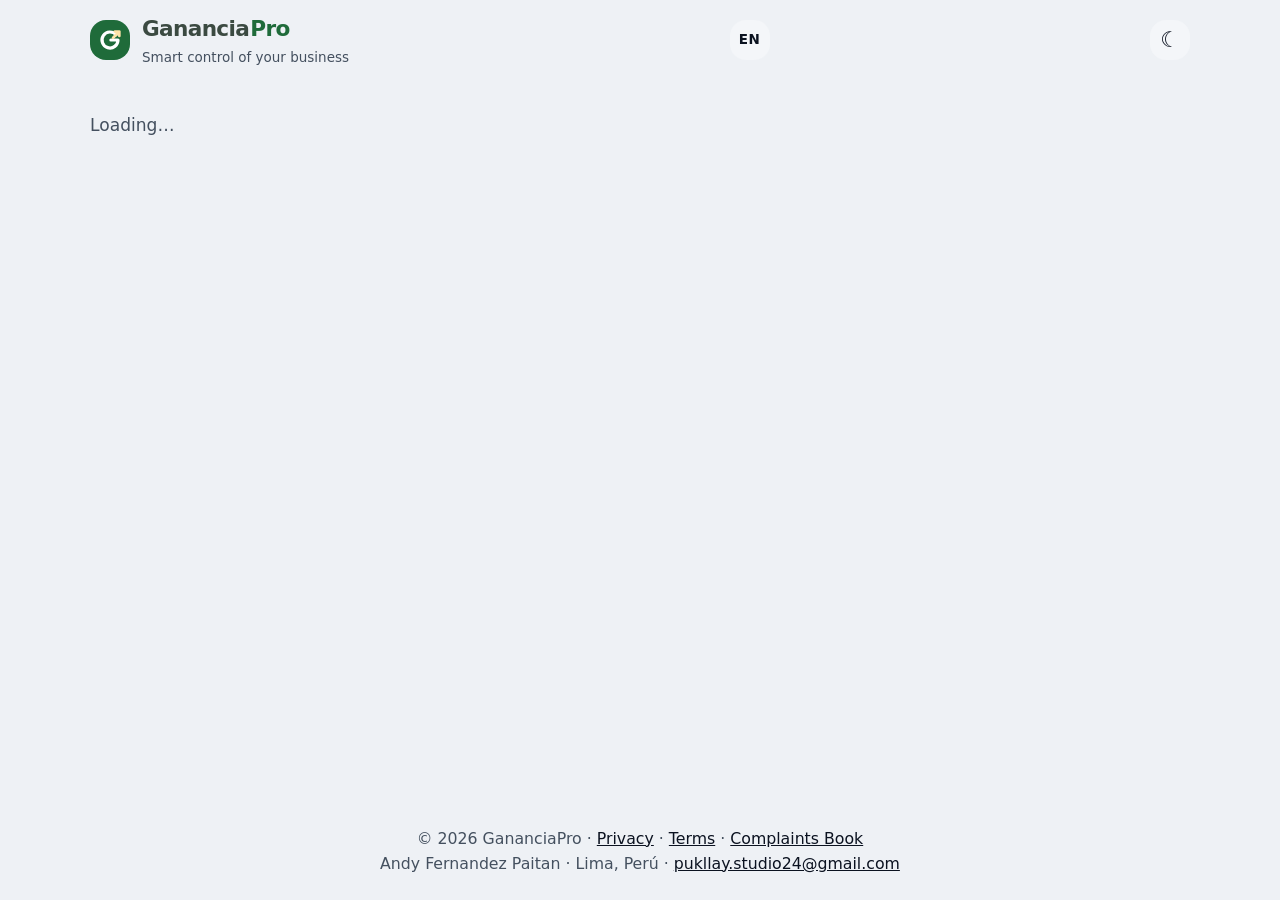
==== commit 8ce03b1b: "Idiomas: francés y chino, fondo gris azulado profesional Co-Authored-By: Claude Sonnet 5.5 <noreply@" ====
--- a/index.html
+++ b/index.html
@@ -1098,6 +1098,8 @@
     <script src="js/config.js"></script>
     <script src="js/captcha.js"></script>
     <script src="js/idioma-pt.js"></script>
+    <script src="js/idioma-fr.js"></script>
+    <script src="js/idioma-zh.js"></script>
     <script src="js/idioma.js"></script>
     <script src="js/nube.js"></script>
     <script src="js/app.js"></script>
--- a/css/styles.css
+++ b/css/styles.css
@@ -3731,3 +3731,13 @@
 .gp-menu-idioma button:focus-visible { background: rgba(26, 138, 90, 0.12); outline: none; }
 .gp-menu-idioma button[aria-checked="true"] { font-weight: 700; }
 .gp-menu-idioma button[aria-checked="true"]::after { content: "  ✓"; color: #1a8a5a; }
+
+/* Chino: sin cortar palabras ni apretar los trazos */
+html[lang="zh"] body { font-family: "PingFang SC", "Microsoft YaHei", "Noto Sans CJK SC", var(--font), sans-serif; }
+html[lang="zh"] h1, html[lang="zh"] h2, html[lang="zh"] h3 {
+    letter-spacing: 0 !important;
+    line-break: strict;
+    text-wrap: balance;
+    overflow-wrap: anywhere;
+}
+html[lang="zh"] h1 { font-size: clamp(2.2rem, 6vw, 4rem) !important; line-height: 1.2 !important; }
--- a/css/app.css
+++ b/css/app.css
@@ -8,11 +8,11 @@
 body:not([data-sesion="no"]) {
     --font: "Schibsted Grotesk", "Inter", system-ui, -apple-system, "Segoe UI", Roboto, Arial, sans-serif;
     --font-display: var(--font);
-    --bg: #e6efe9;
+    --bg: #eef1f5;
     --surface: #ffffff;
-    --surface-2: #edf3ef;
-    --texto: #08140d;
-    --texto-suave: #3b4a41;
+    --surface-2: #f4f6f9;
+    --texto: #0b1220;
+    --texto-suave: #44505f;
     --borde: transparent;
     --borde-fuerte: #c9c9c9;
     --acento: #1f6b3a;
@@ -31,7 +31,7 @@
     --sombra-sm: none;
     --sombra: none;
     --sombra-lg: none;
-    --cab-fondo: #e6efe9;
+    --cab-fondo: #eef1f5;
     --cab-texto: #08140d;
     --cab-suave: #3b4a41;
     --cab-borde: transparent;
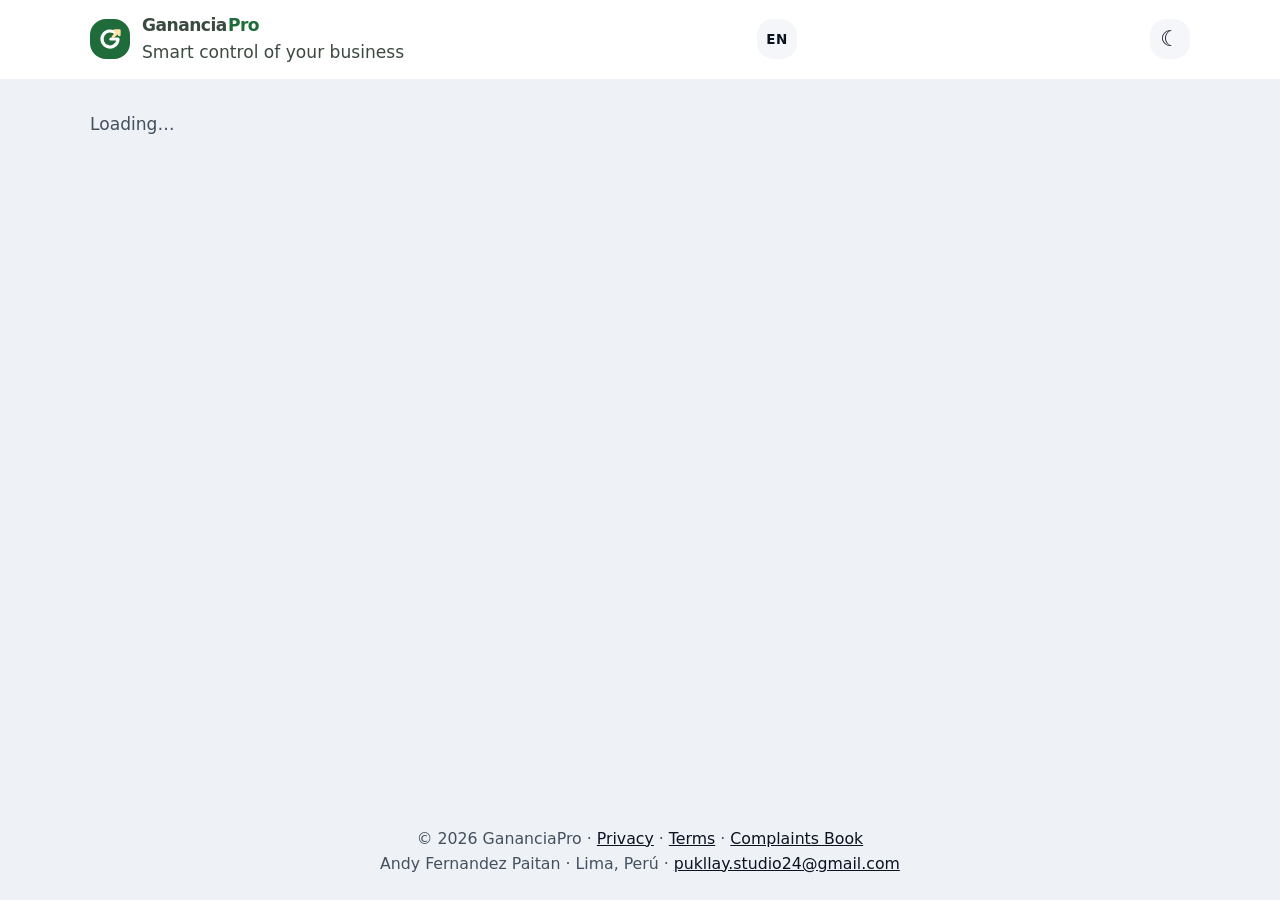
==== commit 2cda4a4f: "SEO: 7 páginas de guía, FAQ con datos estructurados, enlaces internos y sitemap Co-Authored-By: Clau" ====
--- a/index.html
+++ b/index.html
@@ -29,6 +29,7 @@
     <link rel="stylesheet" href="css/landing.css">
     <link rel="stylesheet" href="css/app.css">
     <script type="application/ld+json">{"@context":"https://schema.org","@type":"SoftwareApplication","name":"GananciaPro","applicationCategory":"BusinessApplication","operatingSystem":"Web, Windows, macOS","description":"Control de ingresos, gastos, ventas e inventario para negocios y emprendedores.","url":"https://gananciapro.app/","inLanguage":["es","en"],"offers":[{"@type":"Offer","name":"Suscripción mensual","price":"9","priceCurrency":"USD"},{"@type":"Offer","name":"Programa para PC (pago único)","price":"135","priceCurrency":"USD"}]}</script>
+    <script type="application/ld+json">{"@context": "https://schema.org", "@type": "FAQPage", "mainEntity": [{"@type": "Question", "name": "¿Cómo instalo GananciaPro en iPhone y iPad?", "acceptedAnswer": {"@type": "Answer", "text": "Abre GananciaPro en Safari. Toca el botón Compartir y elige «Agregar a inicio». Listo: queda con su icono, como cualquier app."}}, {"@type": "Question", "name": "¿Cómo instalo GananciaPro en Mac?", "acceptedAnswer": {"@type": "Answer", "text": "Abre GananciaPro en Safari. En el menú Archivo elige «Agregar al Dock». Si usas Chrome, abre el menú de tres puntos y elige «Instalar GananciaPro»."}}, {"@type": "Question", "name": "¿Cómo instalo GananciaPro en Android?", "acceptedAnswer": {"@type": "Answer", "text": "Abre GananciaPro en Chrome. Toca el menú de tres puntos y elige «Instalar app» o «Agregar a la pantalla de inicio»."}}, {"@type": "Question", "name": "¿Cómo instalo GananciaPro en Windows?", "acceptedAnswer": {"@type": "Answer", "text": "Abre GananciaPro en Chrome o Edge. A la derecha de la barra de direcciones aparece el icono «Instalar»: púlsalo y confirma."}}, {"@type": "Question", "name": "¿Necesito tarjeta para probar?", "acceptedAnswer": {"@type": "Answer", "text": "No. Creas tu cuenta y tienes 14 días para usar todo."}}, {"@type": "Question", "name": "¿Qué pasa cuando termina la prueba?", "acceptedAnswer": {"@type": "Answer", "text": "Puedes seguir viendo y descargando tus datos. Para seguir registrando necesitas suscribirte."}}, {"@type": "Question", "name": "¿Puedo cancelar?", "acceptedAnswer": {"@type": "Answer", "text": "Sí, cuando quieras desde tu cuenta. Conservas el acceso hasta el final del periodo pagado."}}, {"@type": "Question", "name": "¿Puedo usar otra moneda que no sea el sol?", "acceptedAnswer": {"@type": "Answer", "text": "Sí. Cada operación se guarda con la moneda que elijas."}}, {"@type": "Question", "name": "¿Dónde se pagan las suscripciones?", "acceptedAnswer": {"@type": "Answer", "text": "Con Polar, un procesador de pagos seguro. GananciaPro no guarda los datos de tu tarjeta."}}]}</script>
     <script src="js/tema.js"></script>
 </head>
 <body data-sesion="cargando" data-vista="finanzas">
@@ -1091,6 +1092,7 @@
 
     <footer>
         <p>&copy; 2026 GananciaPro · <a href="privacidad.html">Privacidad</a> · <a href="terminos.html">Términos</a> · <a href="reclamaciones.html">Libro de Reclamaciones</a></p>
+        <p class="pie-guias" data-no-traducir><a href="programa-control-inventario.html" hreflang="es">Programa para controlar el inventario y las ventas de tu negocio</a> · <a href="app-ingresos-y-gastos.html" hreflang="es">App para llevar los ingresos y gastos de tu negocio</a> · <a href="como-calcular-ganancia.html" hreflang="es">Cómo calcular la ganancia de tu negocio</a> · <a href="alternativa-excel-inventario.html" hreflang="es">Alternativa a Excel para llevar inventario y ventas</a> · <a href="control-stock-tienda-ropa.html" hreflang="es">Control de stock para tienda de ropa, por tallas</a> · <a href="small-business-inventory-app.html" hreflang="en">Inventory and sales tracker for small business</a> · <a href="controle-de-estoque-e-vendas.html" hreflang="pt">Controle de estoque e vendas para pequenos negócios</a></p>
         <p class="pie-titular">Andy Fernandez Paitan · Lima, Perú · <a href="mailto:pukllay.studio24@gmail.com">pukllay.studio24@gmail.com</a></p>
     </footer>
 
--- a/css/styles.css
+++ b/css/styles.css
@@ -3741,3 +3741,7 @@
     overflow-wrap: anywhere;
 }
 html[lang="zh"] h1 { font-size: clamp(2.2rem, 6vw, 4rem) !important; line-height: 1.2 !important; }
+
+/* Enlaces a las guías (solo en la portada) */
+.pie-guias { display: flex; flex-wrap: wrap; justify-content: center; gap: 6px 4px; max-width: 900px; margin: 0 auto 14px; line-height: 1.7; }
+body:not([data-sesion="no"]) .pie-guias { display: none; }
--- a/css/app.css
+++ b/css/app.css
@@ -31,10 +31,10 @@
     --sombra-sm: none;
     --sombra: none;
     --sombra-lg: none;
-    --cab-fondo: #eef1f5;
+    --cab-fondo: #ffffff;
     --cab-texto: #08140d;
     --cab-suave: #3b4a41;
-    --cab-borde: transparent;
+    --cab-borde: #d5dce6;
     --radio-sm: 12px;
     --radio: 16px;
     --radio-lg: 24px;
@@ -51,7 +51,7 @@
         --bg: #0b1410; --surface: #14201a; --surface-2: #1d2b24; --texto: #f3f8f5; --texto-suave: #b9c8bf;
         --borde-fuerte: #3a3a3a; --acento: #8fe0aa; --acento-hover: #a6ebbc; --acento-texto: #06210f; --anillo: rgba(143, 224, 170, 0.45);
         --ok: #8fe0aa; --ok-fondo: #17402a; --mal: #ff9aa2; --mal-fondo: #4a2327; --aviso: #f0cd7a; --aviso-fondo: #3d3210;
-        --info: #8fe0aa; --info-fondo: #17402a; --neutro-fondo: #1d2b24; --cab-fondo: #0b1410; --cab-texto: #f5f5f5; --cab-suave: #b4b4b4;
+        --info: #8fe0aa; --info-fondo: #17402a; --neutro-fondo: #1d2b24; --cab-fondo: #17261e; --cab-borde: #2f4438; --cab-texto: #f5f5f5; --cab-suave: #b4b4b4;
         --chart-ing: #5fd08a; --chart-gas: #ff7d88;
     }
 }
@@ -59,7 +59,7 @@
     --bg: #0b1410; --surface: #14201a; --surface-2: #1d2b24; --texto: #f3f8f5; --texto-suave: #b9c8bf;
     --borde-fuerte: #3a3a3a; --acento: #8fe0aa; --acento-hover: #a6ebbc; --acento-texto: #06210f; --anillo: rgba(143, 224, 170, 0.45);
     --ok: #8fe0aa; --ok-fondo: #17402a; --mal: #ff9aa2; --mal-fondo: #4a2327; --aviso: #f0cd7a; --aviso-fondo: #3d3210;
-    --info: #8fe0aa; --info-fondo: #17402a; --neutro-fondo: #1d2b24; --cab-fondo: #0b1410; --cab-texto: #f5f5f5; --cab-suave: #b4b4b4;
+    --info: #8fe0aa; --info-fondo: #17402a; --neutro-fondo: #1d2b24; --cab-fondo: #17261e; --cab-borde: #2f4438; --cab-texto: #f5f5f5; --cab-suave: #b4b4b4;
     --chart-ing: #5fd08a; --chart-gas: #ff7d88;
 }
 
@@ -308,5 +308,11 @@
 body:not([data-sesion="no"]) input,
 body:not([data-sesion="no"]) select,
 body:not([data-sesion="no"]) textarea { font-size: 1.05rem; }
-body:not([data-sesion="no"]) .grafico text { font-size: 13px; }
-body:not([data-sesion="no"]) .grafico .etiqueta-max { font-size: 13px; }
+body:not([data-sesion="no"]) .grafico text { font-size: 16px; font-weight: 600; fill: var(--texto); }
+body:not([data-sesion="no"]) .grafico .etiqueta-max { font-size: 17px; font-weight: 800; }
+body:not([data-sesion="no"]) .tip-titulo { font-size: 1.05rem; }
+body:not([data-sesion="no"]) .tip-fila { font-size: 1rem; }
+body:not([data-sesion="no"]) .leyenda, body:not([data-sesion="no"]) .leyenda * { font-size: 1.05rem; }
+body:not([data-sesion="no"]) .encabezado { border-bottom: 1px solid var(--cab-borde); }
+body:not([data-sesion="no"]) .encabezado .marca p { font-size: 0.95rem; color: var(--cab-suave); }
+body:not([data-sesion="no"]) .segmento button { font-size: 1rem; padding: 0.55rem 0.95rem; min-height: 40px; }
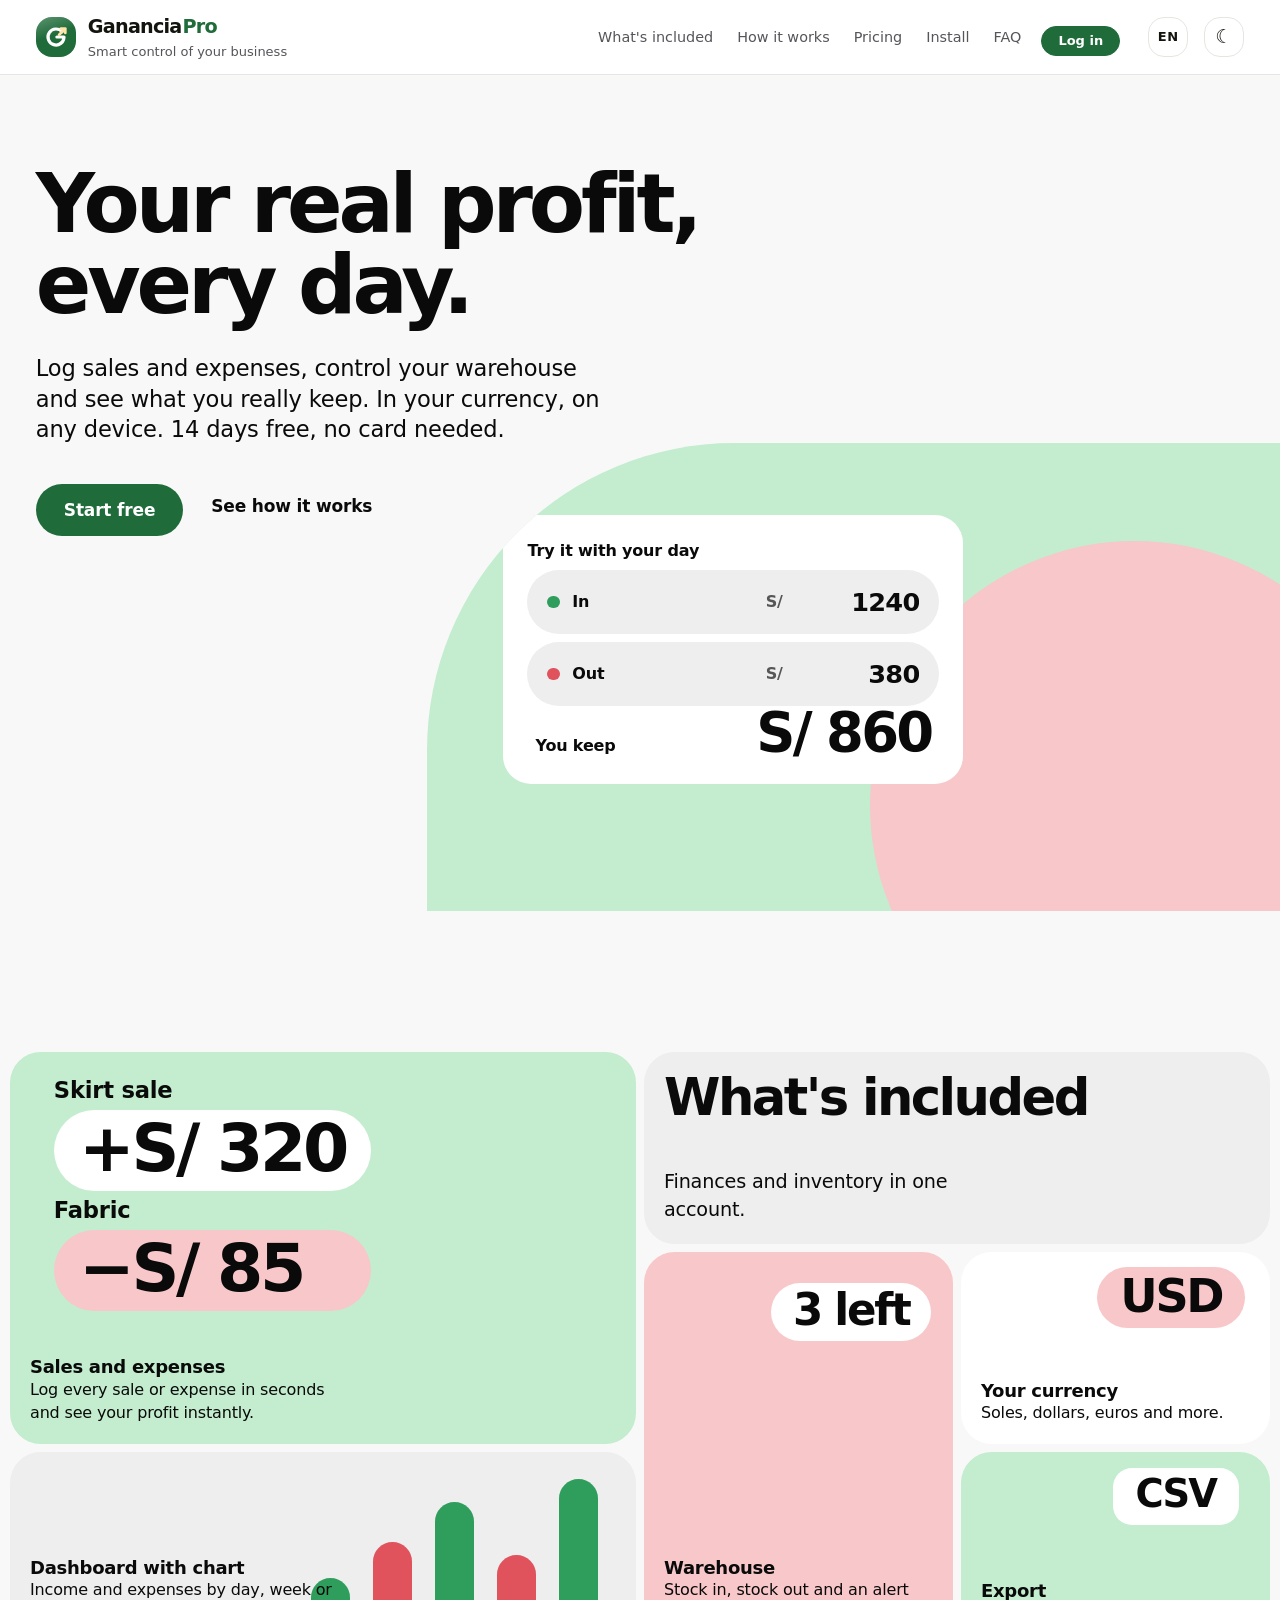
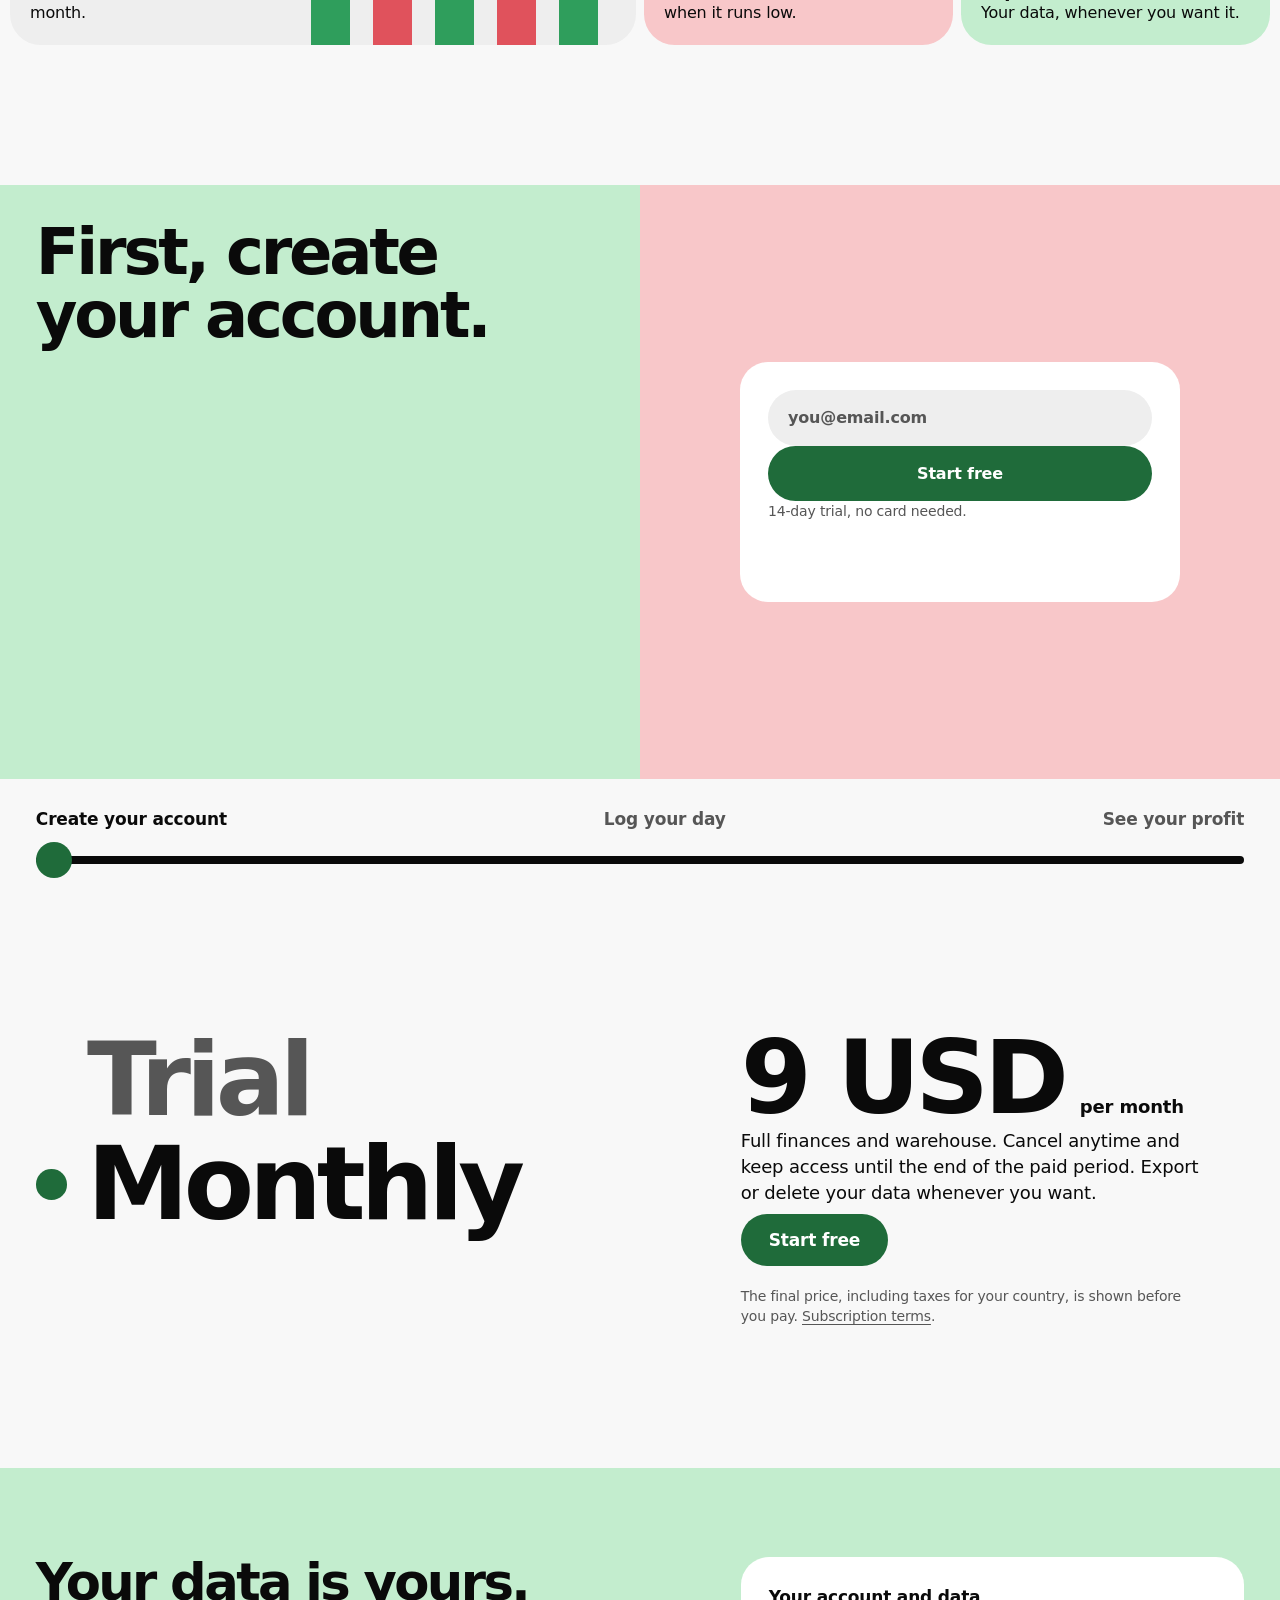
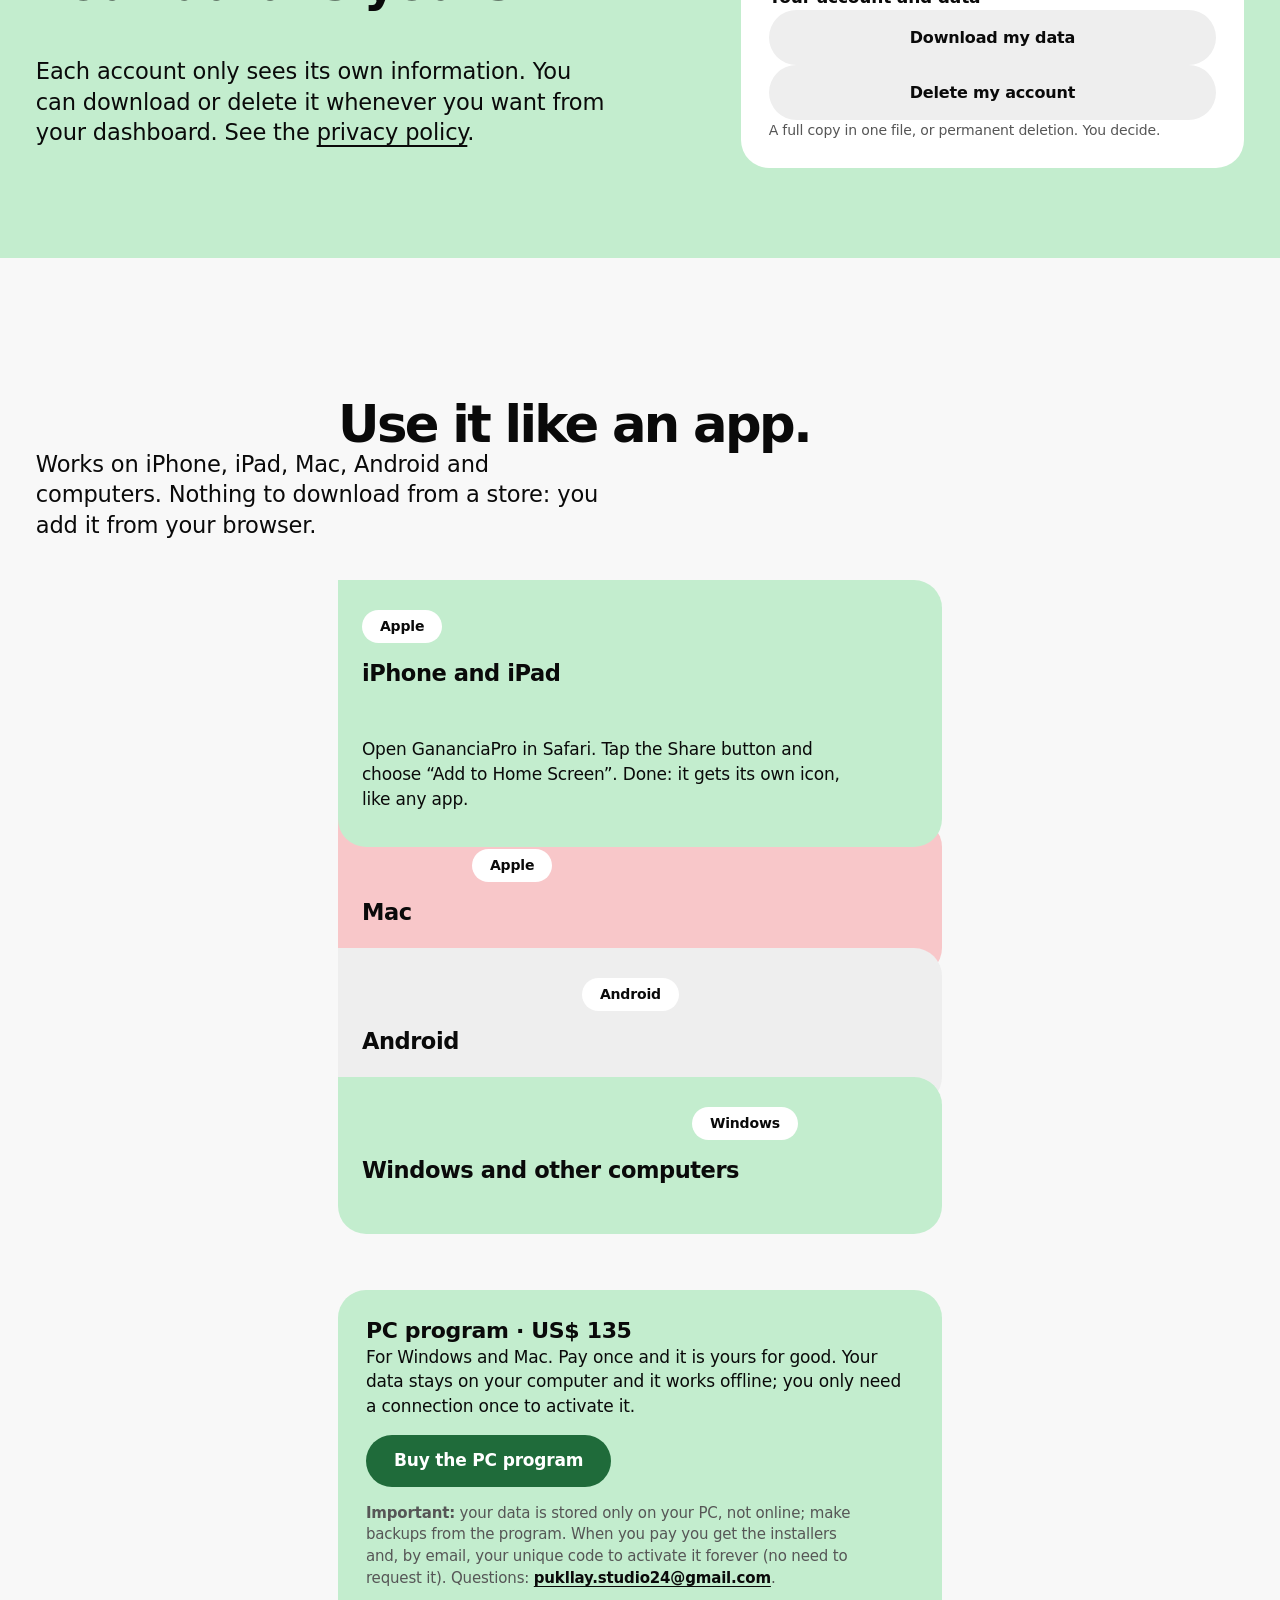
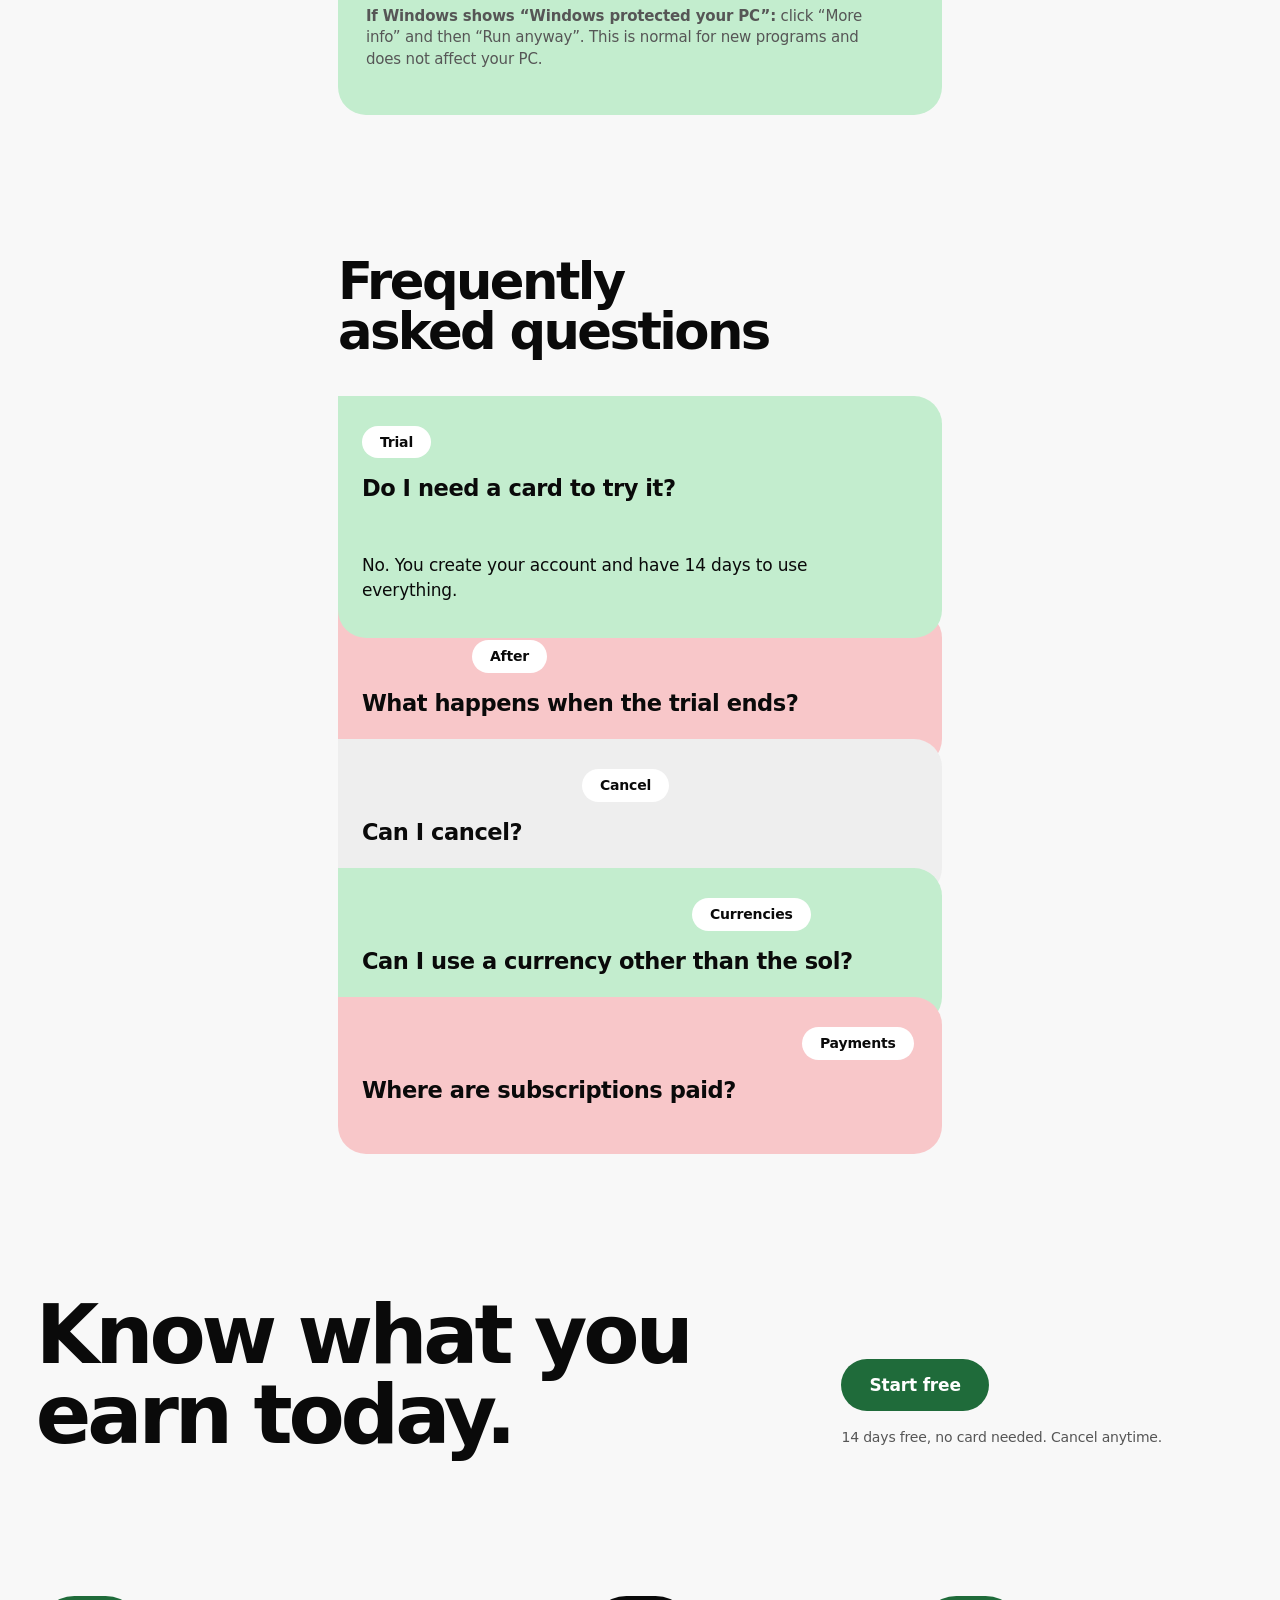
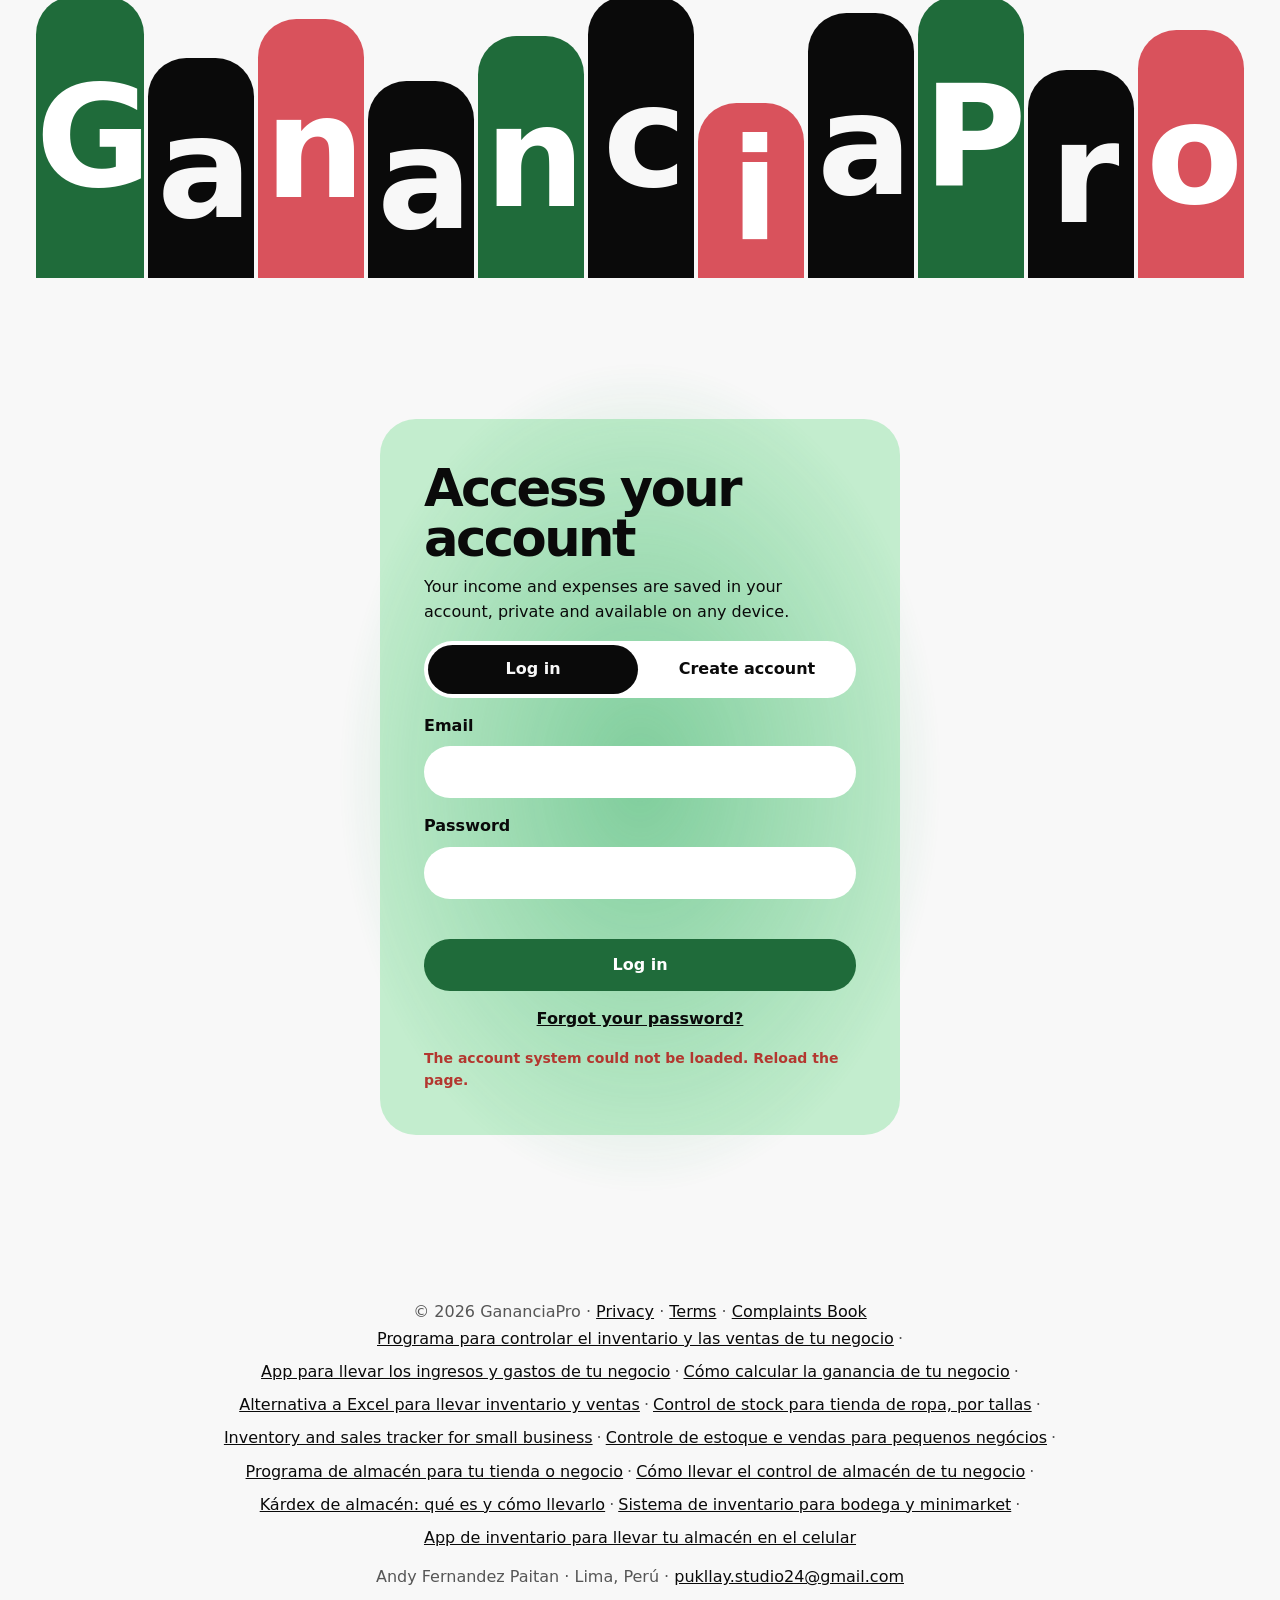
==== commit dbd0c1f1: "Idiomas: cargar pt/fr/zh solo cuando se usan Antes index.html descargaba siempre idioma-pt/fr/zh (43" ====
--- a/index.html
+++ b/index.html
@@ -8,7 +8,7 @@
     <meta name="viewport" content="width=device-width, initial-scale=1, viewport-fit=cover">
     <meta name="theme-color" content="#0d0d0d">
     <meta name="color-scheme" content="light dark">
-    <meta name="description" content="Programa para llevar el control de ingresos, gastos, ventas e inventario de tu negocio o emprendimiento. Sabe cuánto ganas cada día. Web y programa para PC. Prueba gratis 14 días, sin tarjeta.">
+    <meta name="description" content="Programa para llevar el control de ingresos, gastos, ventas, almacén e inventario de tu negocio o emprendimiento. Sabe cuánto ganas cada día. Web y programa para PC. Prueba gratis 14 días, sin tarjeta.">
     <meta property="og:title" content="GananciaPro: control de ingresos, gastos e inventario para tu negocio">
     <meta property="og:description" content="Prueba gratis 14 días. Multimoneda, privado y disponible en cualquier dispositivo.">
     <meta property="og:type" content="website">
@@ -1092,16 +1092,13 @@
 
     <footer>
         <p>&copy; 2026 GananciaPro · <a href="privacidad.html">Privacidad</a> · <a href="terminos.html">Términos</a> · <a href="reclamaciones.html">Libro de Reclamaciones</a></p>
-        <p class="pie-guias" data-no-traducir><a href="programa-control-inventario.html" hreflang="es">Programa para controlar el inventario y las ventas de tu negocio</a> · <a href="app-ingresos-y-gastos.html" hreflang="es">App para llevar los ingresos y gastos de tu negocio</a> · <a href="como-calcular-ganancia.html" hreflang="es">Cómo calcular la ganancia de tu negocio</a> · <a href="alternativa-excel-inventario.html" hreflang="es">Alternativa a Excel para llevar inventario y ventas</a> · <a href="control-stock-tienda-ropa.html" hreflang="es">Control de stock para tienda de ropa, por tallas</a> · <a href="small-business-inventory-app.html" hreflang="en">Inventory and sales tracker for small business</a> · <a href="controle-de-estoque-e-vendas.html" hreflang="pt">Controle de estoque e vendas para pequenos negócios</a></p>
+        <p class="pie-guias" data-no-traducir><a href="programa-control-inventario.html" hreflang="es">Programa para controlar el inventario y las ventas de tu negocio</a> · <a href="app-ingresos-y-gastos.html" hreflang="es">App para llevar los ingresos y gastos de tu negocio</a> · <a href="como-calcular-ganancia.html" hreflang="es">Cómo calcular la ganancia de tu negocio</a> · <a href="alternativa-excel-inventario.html" hreflang="es">Alternativa a Excel para llevar inventario y ventas</a> · <a href="control-stock-tienda-ropa.html" hreflang="es">Control de stock para tienda de ropa, por tallas</a> · <a href="small-business-inventory-app.html" hreflang="en">Inventory and sales tracker for small business</a> · <a href="controle-de-estoque-e-vendas.html" hreflang="pt">Controle de estoque e vendas para pequenos negócios</a> · <a href="programa-de-almacen.html" hreflang="es">Programa de almacén para tu tienda o negocio</a> · <a href="control-de-almacen.html" hreflang="es">Cómo llevar el control de almacén de tu negocio</a> · <a href="kardex-de-almacen.html" hreflang="es">Kárdex de almacén: qué es y cómo llevarlo</a> · <a href="sistema-inventario-bodega.html" hreflang="es">Sistema de inventario para bodega y minimarket</a> · <a href="app-inventario-celular.html" hreflang="es">App de inventario para llevar tu almacén en el celular</a></p>
         <p class="pie-titular">Andy Fernandez Paitan · Lima, Perú · <a href="mailto:pukllay.studio24@gmail.com">pukllay.studio24@gmail.com</a></p>
     </footer>
 
     <script src="js/vendor/supabase.js"></script>
     <script src="js/config.js"></script>
     <script src="js/captcha.js"></script>
-    <script src="js/idioma-pt.js"></script>
-    <script src="js/idioma-fr.js"></script>
-    <script src="js/idioma-zh.js"></script>
     <script src="js/idioma.js"></script>
     <script src="js/nube.js"></script>
     <script src="js/app.js"></script>
